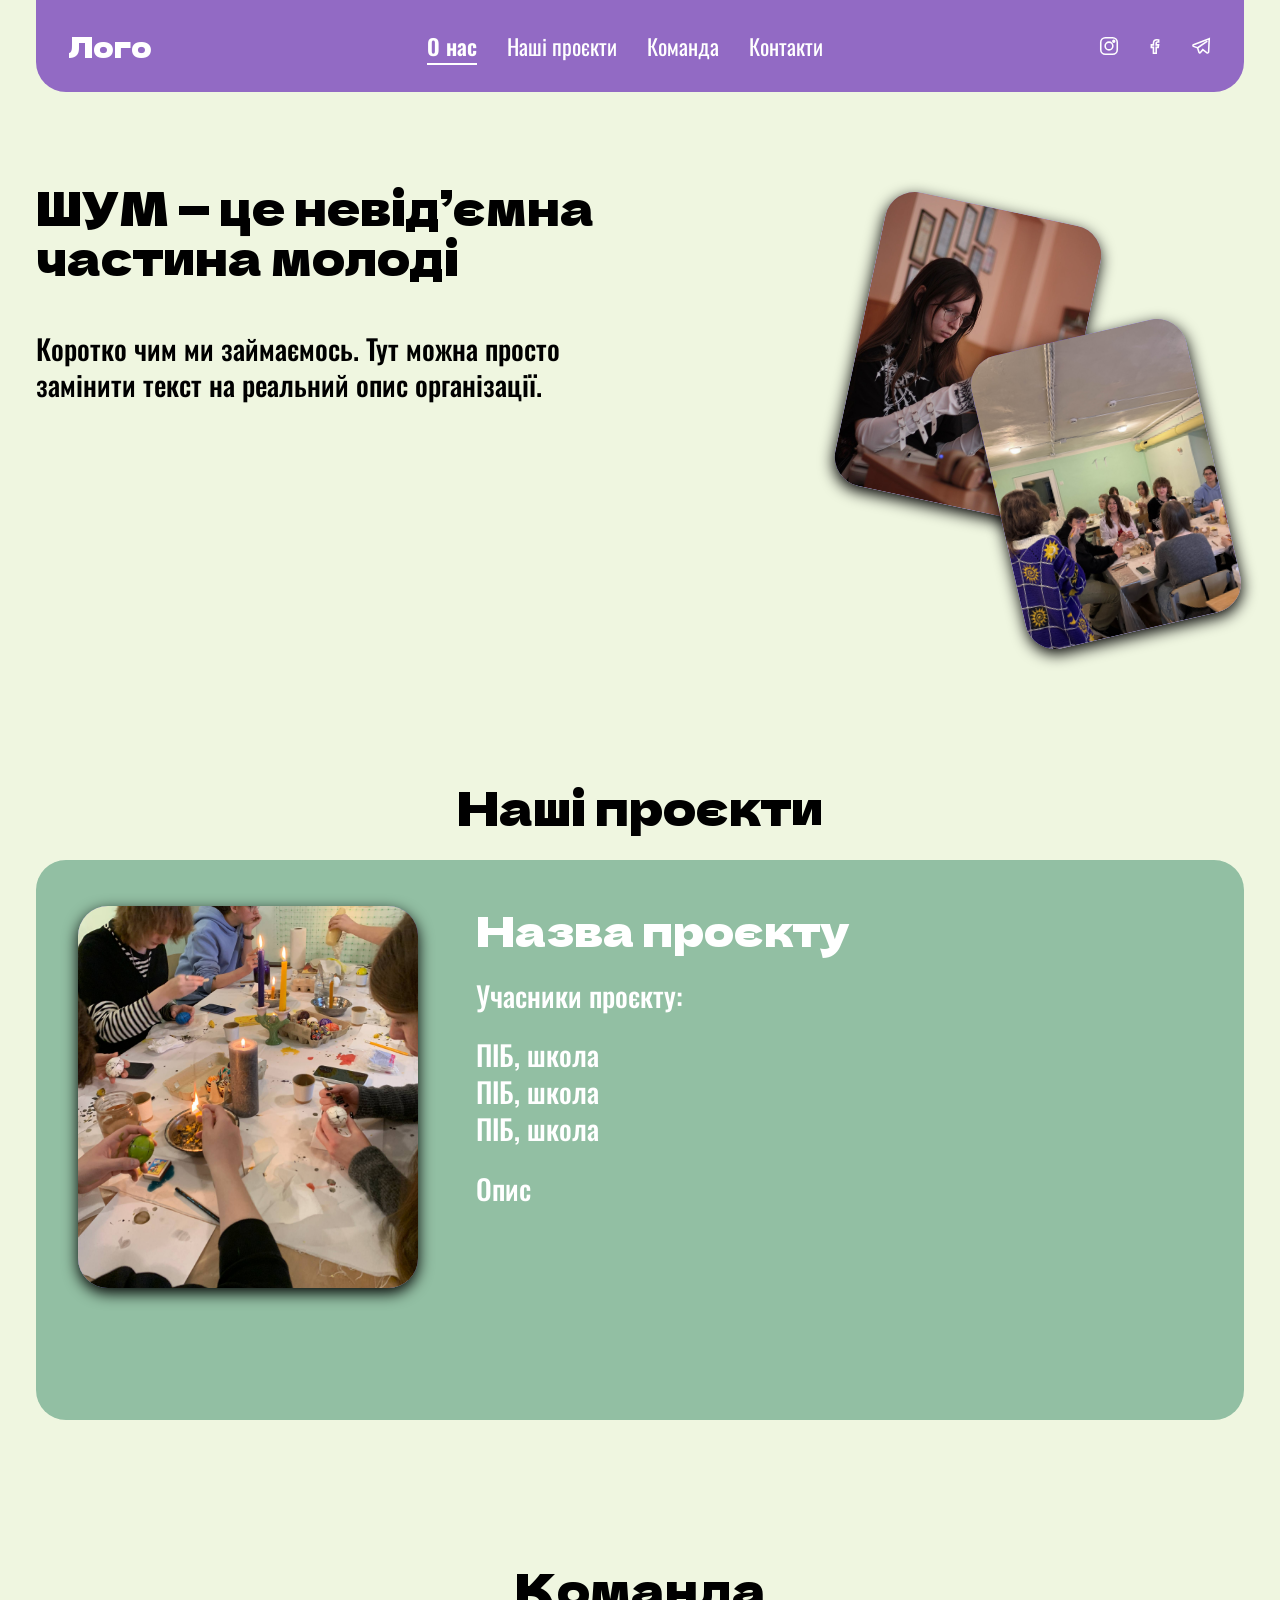
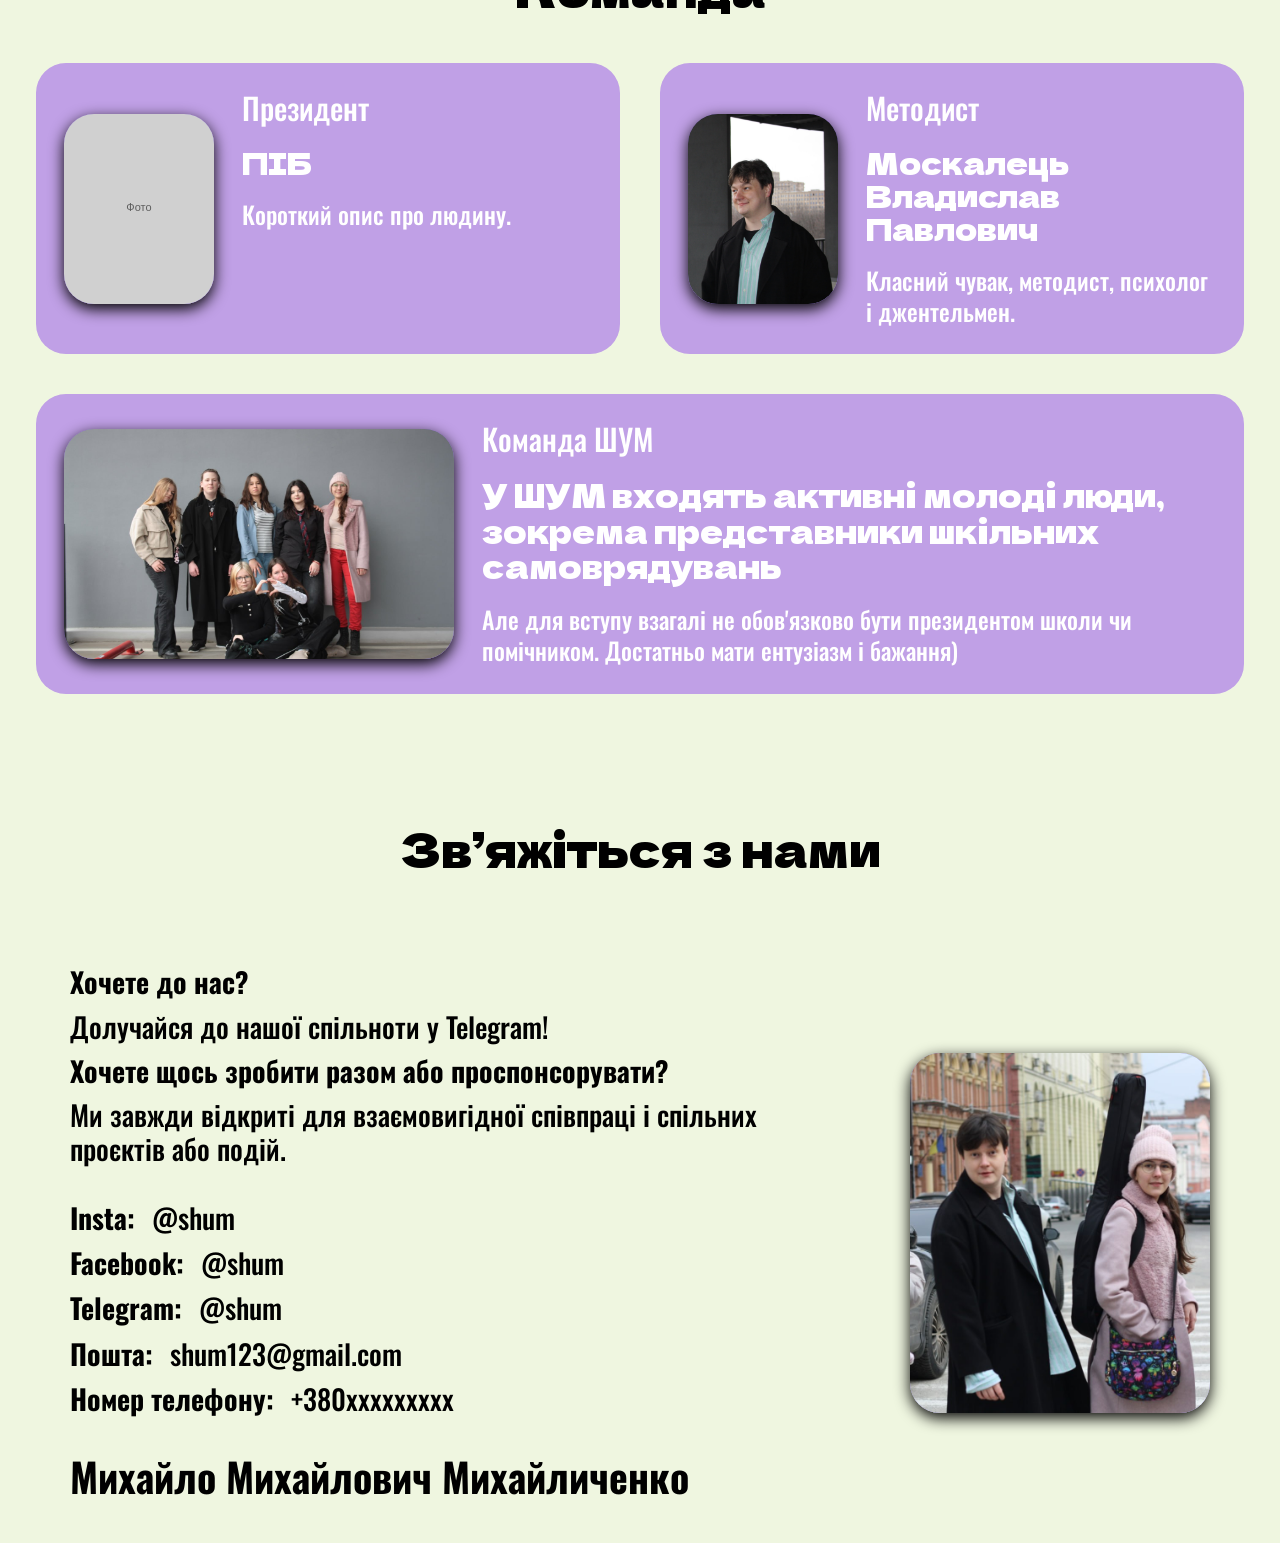
==== index.html @ f13e29b7 "Ver. 3 Update Almost final design, palette changes, some margins and paddings, fonts, titles, images" ====
<!doctype html>
<html lang="uk">
  <head>
    <meta charset="UTF-8" />
    <meta name="viewport" content="width=device-width, initial-scale=1.0" />
    <title>ШУМ</title>
    <link rel="preconnect" href="https://fonts.googleapis.com" />
    <link rel="preconnect" href="https://fonts.gstatic.com" crossorigin />
    <link
      href="https://fonts.googleapis.com/css2?family=Dela+Gothic+One&family=Oswald:wght@400;500;600;700&display=swap"
      rel="stylesheet"
    />
    <link rel="stylesheet" href="css/reset.css" />
    <link rel="stylesheet" href="css/header.css" />
    <link rel="stylesheet" href="css/about.css" />
    <link rel="stylesheet" href="css/projects.css" />
    <link rel="stylesheet" href="css/team.css" />
    <link rel="stylesheet" href="css/contacts.css" />
    <link rel="stylesheet" href="css/responsive.css" />
  </head>
  <body>
    <header class="header">
      <div class="header-box">
        <a class="logo" href="#about">Лого</a>

        <nav class="nav desktop-nav" aria-label="Головне меню">
          <a class="nav-link active-link" href="#about">О нас</a>
          <a class="nav-link" href="#projects">Наші проєкти</a>
          <a class="nav-link" href="#team">Команда</a>
          <a class="nav-link" href="#contacts">Контакти</a>
        </nav>

        <div class="social desktop-social" aria-label="Соціальні мережі">
          <a
            class="social-link"
            href="https://instagram.com/shum"
            aria-label="Instagram"
          >
            <svg viewBox="0 0 24 24" aria-hidden="true">
              <rect x="3" y="3" width="18" height="18" rx="5"></rect>
              <circle cx="12" cy="12" r="4.2"></circle>
              <circle cx="17.2" cy="6.8" r="1"></circle>
            </svg>
          </a>
          <a
            class="social-link"
            href="https://facebook.com/shum"
            aria-label="Facebook"
          >
            <svg viewBox="0 0 24 24" aria-hidden="true">
              <path
                d="M13.3 20v-6.5h2.2l.4-2.7h-2.6V9.1c0-.8.3-1.4 1.4-1.4H16V5.4c-.4-.1-1.1-.2-2-.2-2.3 0-3.7 1.4-3.7 4v1.6H8v2.7h2.3V20h3Z"
              ></path>
            </svg>
          </a>
          <a class="social-link" href="https://t.me/shum" aria-label="Telegram">
            <svg viewBox="0 0 24 24" aria-hidden="true">
              <path
                d="M21 4L3.8 10.6c-.8.3-.8 1.5 0 1.8l4.4 1.5 1.6 5c.2.7 1.1.9 1.6.3l2.6-3.2 4.5 3.4c.7.5 1.6.1 1.8-.8L21 4Z"
              ></path>
              <path d="M8.4 13.9 18.9 6.6"></path>
            </svg>
          </a>
        </div>

        <button
          class="burger"
          type="button"
          aria-label="Відкрити меню"
          aria-expanded="false"
          aria-controls="mobile-menu"
        >
          <span class="burger-line burger-line-top"></span>
          <span class="burger-line burger-line-middle"></span>
          <span class="burger-line burger-line-bottom"></span>
        </button>
      </div>

      <div class="mobile-menu" id="mobile-menu">
        <nav class="mobile-nav" aria-label="Мобільне меню">
          <a class="mobile-link" href="#about">Про нас</a>
          <a class="mobile-link" href="#projects">Наші проєкти</a>
          <a class="mobile-link" href="#team">Команда</a>
          <a class="mobile-link" href="#contacts">Контакти</a>
        </nav>

        <div class="mobile-social" aria-label="Соціальні мережі">
          <a
            class="mobile-social-link"
            href="https://instagram.com/shum"
            aria-label="Instagram"
          >
            <svg viewBox="0 0 24 24" aria-hidden="true">
              <rect x="3" y="3" width="18" height="18" rx="5"></rect>
              <circle cx="12" cy="12" r="4.2"></circle>
              <circle cx="17.2" cy="6.8" r="1"></circle>
            </svg>
          </a>
          <a
            class="mobile-social-link"
            href="https://facebook.com/shum"
            aria-label="Facebook"
          >
            <svg viewBox="0 0 24 24" aria-hidden="true">
              <path
                d="M13.3 20v-6.5h2.2l.4-2.7h-2.6V9.1c0-.8.3-1.4 1.4-1.4H16V5.4c-.4-.1-1.1-.2-2-.2-2.3 0-3.7 1.4-3.7 4v1.6H8v2.7h2.3V20h3Z"
              ></path>
            </svg>
          </a>
          <a
            class="mobile-social-link"
            href="https://t.me/shum"
            aria-label="Telegram"
          >
            <svg viewBox="0 0 24 24" aria-hidden="true">
              <path
                d="M21 4L3.8 10.6c-.8.3-.8 1.5 0 1.8l4.4 1.5 1.6 5c.2.7 1.1.9 1.6.3l2.6-3.2 4.5 3.4c.7.5 1.6.1 1.8-.8L21 4Z"
              ></path>
              <path d="M8.4 13.9 18.9 6.6"></path>
            </svg>
          </a>
        </div>
      </div>
    </header>

    <main class="page">
      <section class="about" id="about">
        <div class="about-box">
          <div class="about-copy">
            <h1 class="about-title">ШУМ — це невід’ємна частина молоді</h1>
            <p class="about-text">
              Коротко чим ми займаємось. Тут можна просто замінити текст на
              реальний опис організації.
            </p>
          </div>

          <div class="about-visual" aria-label="Фото організації">
            <div class="about-photo about-photo-left">
              <img src="assets/images/about-2.png" alt="Фото організації 1" />
            </div>
            <div class="about-photo about-photo-right">
              <img src="assets/images/about-1.png" alt="Фото організації 2" />
            </div>
          </div>
        </div>
      </section>

      <section class="projects" id="projects">
        <div class="projects-box">
          <h2 class="projects-title">Наші проєкти</h2>

          <div class="projects-scroll" data-project-scroll>
            <div class="projects-track">
              <article class="project-card">
                <div class="project-media">
                  <a class="project-photo project-photo-full" href="#contacts">
                    <img
                      src="assets/images/project-1.png"
                      alt="Фото проєкту 1"
                    />
                  </a>
                </div>

                <div class="project-copy">
                  <a class="project-link" href="#contacts">Назва проєкту</a>
                  <p class="project-lead">Учасники проєкту:</p>
                  <p class="project-members">
                    ПІБ, школа<br />ПІБ, школа<br />ПІБ, школа
                  </p>
                  <p class="project-text">Опис</p>
                </div>
              </article>

              <article class="project-card">
                <div class="project-media">
                  <a class="project-photo project-photo-top" href="#contacts">
                    <img
                      src="assets/images/project-top.svg"
                      alt="Фото проєкту 3"
                    />
                  </a>
                  <a
                    class="project-photo project-photo-bottom"
                    href="#contacts"
                  >
                    <img
                      src="assets/images/project-bottom.svg"
                      alt="Фото проєкту 4"
                    />
                  </a>
                </div>

                <div class="project-copy">
                  <a class="project-link" href="#contacts">Ще один проєкт</a>
                  <p class="project-lead">Учасники проєкту:</p>
                  <p class="project-members">
                    ПІБ, школа<br />ПІБ, школа<br />ПІБ, школа
                  </p>
                  <p class="project-text">Опис</p>
                </div>
              </article>

              <article class="project-card">
                <div class="project-media">
                  <a class="project-photo project-photo-top" href="#contacts">
                    <img
                      src="assets/images/project-top.svg"
                      alt="Фото проєкту 5"
                    />
                  </a>
                  <a
                    class="project-photo project-photo-bottom"
                    href="#contacts"
                  >
                    <img
                      src="assets/images/project-bottom.svg"
                      alt="Фото проєкту 6"
                    />
                  </a>
                </div>

                <div class="project-copy">
                  <a class="project-link" href="#contacts">Майбутній проєкт</a>
                  <p class="project-lead">Учасники проєкту:</p>
                  <p class="project-members">
                    ПІБ, школа<br />ПІБ, школа<br />ПІБ, школа
                  </p>
                  <p class="project-text">Опис</p>
                </div>
              </article>

              <!--<article class="project-card project-card-cta">
                <a class="project-cta-link" href="#contacts">
                  <span class="project-cta-title">Хочеш взяти участь?</span>
                  <span class="project-cta-text">Натискай і напиши нам</span>
                </a>
              </article>-->
            </div>
          </div>
        </div>
      </section>

      <section class="team" id="team">
        <div class="team-box">
          <h2 class="team-title">Команда</h2>
          <div class="team-grid">
            <article class="team-person">
              <div class="team-person-photo">
                <img src="assets/images/president.svg" alt="Фото президента" />
              </div>

              <div class="team-person-copy">
                <p class="team-role">Президент</p>
                <h3 class="team-name">ПІБ</h3>
                <p class="team-text">Короткий опис про людину.</p>
              </div>
            </article>

            <article class="team-person">
              <div class="team-person-photo">
                <img src="assets/images/methodist.png" alt="Фото методиста" />
              </div>

              <div class="team-person-copy">
                <p class="team-role">Методист</p>
                <h3 class="team-name">Москалець Владислав Павлович</h3>
                <p class="team-text">
                  Класний чувак, методист, психолог і джентельмен.
                </p>
              </div>
            </article>

            <article class="team-wide">
              <div class="team-wide-photo">
                <img
                  src="assets/images/team-photo.png"
                  alt="Загальне фото команди"
                />
              </div>

              <div class="team-wide-copy">
                <p class="team-role">Команда ШУМ</p>
                <h3 class="team-wide-name">
                  У ШУМ входять активні молоді люди, зокрема представники
                  шкільних самоврядувань
                </h3>
                <p class="team-wide-text">
                  Але для вступу взагалі не обов'язково бути президентом школи
                  чи помічником. Достатньо мати ентузіазм і бажання)
                </p>
              </div>
            </article>
          </div>
        </div>
      </section>

      <section class="contacts" id="contacts">
        <div class="contacts-box">
          <h2 class="contacts-title">Зв’яжіться з нами</h2>

          <div class="contacts-panel">
            <div class="contacts-copy">
              <div class="contacts-callout">
                <p class="contact-line contact-label">Хочете до нас?</p>
                <p class="contact-line">
                  Долучайся до нашої спільноти у Telegram!
                </p>
              </div>

              <div class="contacts-callout contacts-callout-second">
                <p class="contact-line contact-label">
                  Хочете щось зробити разом або проспонсорувати?
                </p>
                <p class="contact-line">
                  Ми завжди відкриті для взаємовигідної співпраці і спільних
                  проєктів або подій.
                </p>
              </div>

              <div class="contacts-list">
                <p class="contact-line">
                  <span class="contact-label">Insta:</span>
                  <a class="contact-link" href="https://instagram.com/shum"
                    >@shum</a
                  >
                </p>
                <p class="contact-line">
                  <span class="contact-label">Facebook:</span>
                  <a class="contact-link" href="https://facebook.com/shum"
                    >@shum</a
                  >
                </p>
                <p class="contact-line">
                  <span class="contact-label">Telegram:</span>
                  <a class="contact-link" href="https://t.me/shum">@shum</a>
                </p>
                <p class="contact-line">
                  <span class="contact-label">Пошта:</span>
                  <a class="contact-link" href="mailto:shum123@gmail.com"
                    >shum123@gmail.com</a
                  >
                </p>
                <p class="contact-line">
                  <span class="contact-label">Номер телефону:</span>
                  <a class="contact-link" href="tel:+380000000000"
                    >+380ххххххххх</a
                  >
                </p>
                <p class="contact-person">Михайло Михайлович Михайличенко</p>
              </div>
            </div>

            <div class="contacts-photo">
              <img
                src="assets/images/contact.png"
                alt="Фото або логотип для контактів"
              />
            </div>
          </div>
        </div>
      </section>
    </main>

    <script src="script.js"></script>
  </body>
</html>
---- css/header.css ----
.header {
  position: sticky;
  top: 0;
  z-index: 40;
}

.header-box {
  width: calc(100% - 305px);
  max-width: 1615px;
  height: 110px;
  margin-right: auto;
  margin-left: auto;
  padding-top: 0;
  padding-right: 140px;
  padding-bottom: 0;
  padding-left: 140px;
  display: flex;
  align-items: center;
  justify-content: space-between;
  gap: 48px;
  background: var(--color-header-bg);
  border-bottom-right-radius: 30px;
  border-bottom-left-radius: 30px;
}

.logo {
  display: inline-flex;
  flex: 0 0 auto;
  align-items: center;
  font-size: 34px;
  font-weight: 600;
  line-height: 1;
  white-space: nowrap;
}

.desktop-nav {
  display: flex;
  flex: 1 1 auto;
  align-items: center;
  justify-content: center;
  gap: 74px;
  min-width: 0;
}

.nav-link {
  font-size: 30px;
  font-weight: 400;
  line-height: 1;
  color: var(--color-text);
  text-decoration-thickness: 2px;
  text-underline-offset: 7px;
  white-space: nowrap;
}

.active-link {
  font-weight: 600;
  text-decoration: underline;
}

.desktop-social {
  display: flex;
  flex: 0 0 auto;
  align-items: center;
  gap: 40px;
}

.social-link {
  display: inline-flex;
  width: 26px;
  height: 26px;
  align-items: center;
  justify-content: center;
}

.social-link svg {
  width: 26px;
  height: 26px;
  fill: none;
  stroke: var(--color-text);
  stroke-width: 1.7;
}

.burger {
  display: none;
}

.mobile-menu {
  display: none;
}

.logo {
  font-family: "Dela Gothic One", Arial, sans-serif;
  font-weight: 400;
}
---- css/about.css ----
.about {
  padding-top: 131px;
}

.about-box {
  width: calc(100% - 305px);
  max-width: 1615px;
  margin-right: auto;
  margin-left: auto;
  display: flex;
  justify-content: space-between;
  align-items: flex-start;
}

.about-copy {
  width: 690px;
  padding-top: 0;
  padding-right: 0;
  padding-bottom: 0;
  padding-left: 52.5px;
}

.about-title {
  margin-top: 0;
  margin-right: 0;
  margin-bottom: 50px;
  margin-left: 0;
  font-size: 60px;
  font-weight: 600;
  line-height: 1.08;
  color: #000000;
}

.about-text {
  margin-top: 0;
  margin-right: 0;
  margin-bottom: 0;
  margin-left: 0;
  font-size: 40px;
  font-weight: 500;
  line-height: 1.28;
  color: #000000;
  /* text-shadow: 1px 1px 2px rgba(0, 0, 0, 0.4); */
}

.about-visual {
  position: relative;
  width: 650px;
  height: 690px;
}

.about-photo {
  position: absolute;
  overflow: hidden;
  border-radius: 30px;
  background: var(--color-placeholder-bg);
}

.about-photo-left {
  top: 24px;
  left: 34px;
  width: 330px;
  height: 430px;
  transform: rotate(12deg);
  box-shadow: var(--color-shadow) 0px 5px 15px;
}

.about-photo-right {
  right: 28px;
  bottom: 18px;
  width: 330px;
  height: 430px;
  transform: rotate(-13deg);
  box-shadow: var(--color-shadow) 0px 5px 15px;
}

.about-title {
  font-family: "Dela Gothic One", Arial, sans-serif;
  font-weight: 500;
}
---- css/projects.css ----
.projects {
  padding-top: 150px;
  /* padding-bottom: 95px; */
}

.projects-box {
  width: calc(100% - 305px);
  max-width: 1615px;
  margin-right: auto;
  margin-left: auto;
}

.projects-title {
  margin-top: 0;
  margin-right: 0;
  margin-bottom: 50px;
  margin-left: 0;
  text-align: center;
  font-size: 60px;
  font-weight: 600;
  line-height: 1.08;
  color: #000000;
}

.projects-scroll {
  overflow-x: auto;
  overflow-y: hidden;
  padding-bottom: 14px;
  scrollbar-width: thin;
  scrollbar-color: var(--color-scroll-thumb) transparent;
}

.projects-scroll::-webkit-scrollbar {
  display: none;
}

.projects-track {
  display: flex;
  gap: 40px;
  width: max-content;
}

.project-card {
  width: 1615px;
  max-width: 100%;
  min-height: 720px;
  padding-top: 77px;
  padding-right: 90px;
  padding-bottom: 77px;
  padding-left: 136px;
  display: flex;
  align-items: stretch;
  background: var(--color-project-card-bg);
  border-radius: 30px;
  scroll-snap-align: start;
  flex: 0 0 auto;
}

.project-media {
  width: 520px;
  display: flex;
  flex-direction: column;
  gap: 0;
  flex: 0 0 auto;
}

.project-photo {
  display: block;
  overflow: hidden;
  background: var(--color-placeholder-bg);
}

.project-photo-top {
  height: 283px;
  border-radius: 30px;
  box-shadow: var(--color-shadow) 0px 5px 15px;
}

.project-photo-full {
  height: 566px;
  border-radius: 30px;
  box-shadow: var(--color-shadow) 0px 5px 15px;
}

.project-photo-bottom {
  height: 283px;
  border-radius: 30px;
  box-shadow: var(--color-shadow) 0px 5px 15px;
}

.project-copy {
  width: 687px;
  margin-left: 182px;
}

.project-link {
  display: inline-block;
  margin-top: 0;
  margin-right: 0;
  margin-bottom: 50px;
  margin-left: 0;
  font-size: 60px;
  font-weight: 600;
  line-height: 1.08;
  text-decoration-thickness: 2px;
  text-underline-offset: 8px;
}

.project-lead {
  margin-top: 0;
  margin-right: 0;
  margin-bottom: 10px;
  margin-left: 0;
  font-size: 40px;
  font-weight: 500;
  line-height: 1.2;
}

.project-members {
  margin-top: 0;
  margin-right: 0;
  margin-bottom: 50px;
  margin-left: 0;
  font-size: 40px;
  font-weight: 500;
  line-height: 1.32;
}

.project-text {
  margin-top: 0;
  margin-right: 0;
  margin-bottom: 0;
  margin-left: 0;
  font-size: 40px;
  font-weight: 500;
  line-height: 1.3;
}

.project-card-cta {
  width: 560px;
  padding-top: 77px;
  padding-right: 70px;
  padding-bottom: 77px;
  padding-left: 70px;
  align-items: center;
  justify-content: center;
  background: var(--color-project-cta-bg);
}

.project-cta-link {
  display: flex;
  width: 100%;
  height: 100%;
  align-items: center;
  justify-content: center;
  flex-direction: column;
  text-align: center;
  border-radius: 30px;
  border: 2px dashed var(--color-cta-border);
}

.project-cta-title {
  display: block;
  margin-bottom: 26px;
  font-size: 44px;
  font-weight: 600;
  line-height: 1.1;
}

.project-cta-text {
  display: block;
  font-size: 30px;
  font-weight: 500;
  line-height: 1.2;
}

.projects-title {
  font-family: "Dela Gothic One", Arial, sans-serif;
  font-weight: 500;
}

.project-link {
  font-family: "Dela Gothic One", Arial, sans-serif;
  font-weight: 500;
}

.project-cta-title {
  font-family: "Dela Gothic One", Arial, sans-serif;
  font-weight: 500;
}
---- css/team.css ----
.team {
  padding-top: 150px;
  /* padding-bottom: 156px; */
}

.team-box {
  width: calc(100% - 305px);
  max-width: 1615px;
  margin-right: auto;
  margin-left: auto;
}

.team-title {
  margin-top: 0;
  margin-right: 0;
  margin-bottom: 50px;
  margin-left: 0;
  text-align: center;
  font-size: 60px;
  font-weight: 600;
  line-height: 1.08;
  color: #000000;
}

.team-grid {
  display: grid;
  grid-template-columns: 1fr 1fr;
  gap: 40px;
}

.team-person {
  min-width: 0;
  display: flex;
  padding-top: 38px;
  padding-right: 60px;
  padding-bottom: 38px;
  padding-left: 60px;
  background: var(--color-team-bg);
  border-radius: 30px;
}

.team-person-photo {
  width: 190px;
  height: 244px;
  flex: 0 0 auto;
  overflow: hidden;
  border-radius: 30px;
  background: var(--color-placeholder-bg);
  box-shadow: var(--color-shadow) 0px 5px 15px;
  margin: auto 0;
}

.team-person-copy {
  margin-left: 28px;
  min-width: 0;
}

.team-role {
  margin-top: 0;
  margin-right: 0;
  margin-bottom: 20px;
  margin-left: 0;
  font-size: 30px;
  font-weight: 500;
  line-height: 1.15;
}

.team-name {
  margin-top: 0;
  margin-right: 0;
  margin-bottom: 20px;
  margin-left: 0;
  font-size: 40px;
  font-weight: 500;
  line-height: 1.1;
}

.team-text {
  margin-top: 0;
  margin-right: 0;
  margin-bottom: 0;
  margin-left: 0;
  font-size: 40px;
  font-weight: 500;
  line-height: 1.28;
}

.team-wide {
  grid-column: 1 / 3;
  display: flex;
  align-items: center;
  padding-top: 38px;
  padding-right: 60px;
  padding-bottom: 38px;
  padding-left: 60px;
  background: var(--color-team-bg);
  border-radius: 30px;
}

.team-wide-photo {
  width: 540px;
  height: 320px;
  flex: 0 0 auto;
  overflow: hidden;
  border-radius: 30px;
  background: var(--color-placeholder-bg);
  box-shadow: var(--color-shadow) 0px 5px 15px;
}

.team-wide-copy {
  margin-left: 28px;
  min-width: 0;
}

.team-wide-name {
  margin-top: 0;
  margin-right: 0;
  margin-bottom: 20px;
  margin-left: 0;
  font-size: 40px;
  font-weight: 500;
  line-height: 1.12;
}

.team-wide-text {
  margin-top: 0;
  margin-right: 0;
  margin-bottom: 0;
  margin-left: 0;
  font-size: 40px;
  font-weight: 500;
  line-height: 1.28;
}

.team-title {
  font-family: "Dela Gothic One", Arial, sans-serif;
  font-weight: 500;
}

.team-name {
  font-family: "Dela Gothic One", Arial, sans-serif;
  font-weight: 500;
}

.team-wide-name {
  font-family: "Dela Gothic One", Arial, sans-serif;
  font-weight: 500;
}
---- css/contacts.css ----
.contacts {
  padding-top: 150px;
  /* padding-bottom: 174px; */
}

.contacts-box {
  width: calc(100% - 305px);
  max-width: 1615px;
  margin-right: auto;
  margin-left: auto;
}

.contacts-title {
  margin-top: 0;
  margin-right: 0;
  margin-bottom: 50px;
  margin-left: 0;
  text-align: center;
  font-size: 60px;
  font-weight: 700;
  line-height: 1.08;
  color: #000000;
}

.contacts-panel {
  padding-top: 72px;
  padding-right: 137px;
  padding-bottom: 72px;
  padding-left: 137px;
  display: grid;
  grid-template-columns: 1fr 420px;
  column-gap: 90px;
  align-items: start;
}

.contacts-copy {
  width: 100%;
  max-width: 720px;
}

.contacts-callout {
  margin-bottom: 10px;
  color: #000000;
}

.contacts-callout-second {
  margin-bottom: 35px;
}

.contacts-callout-title {
  margin-top: 0;
  margin-right: 0;
  margin-bottom: 12px;
  margin-left: 0;
  font-size: 30px;
  font-weight: 700;
  line-height: 1.2;
}

.contacts-callout-text {
  margin-top: 0;
  margin-right: 0;
  margin-bottom: 0;
  margin-left: 0;
  font-size: 30px;
  font-weight: 500;
  line-height: 1.35;
}

.contacts-list {
  width: 100%;
}

.contact-line {
  margin-top: 0;
  margin-right: 0;
  margin-bottom: 10px;
  margin-left: 0;
  font-size: 40px;
  font-weight: 500;
  line-height: 1.22;
}

.contact-label {
  display: inline-block;
  margin-right: 10px;
  font-weight: 700;
  color: #000000;
}

.contact-link {
  display: inline-block;
  border-bottom: 1px solid transparent;
  color: #000000;
}

.contact-link:hover {
  border-bottom-color: var(--color-text);
}

.contact-person {
  margin-top: 35px;
  margin-right: 0;
  margin-bottom: 0;
  margin-left: 0;
  font-size: 40px;
  font-weight: 700;
  line-height: 1.22;
  color: #000000;
}

.contacts-photo {
  width: 100%;
  margin: auto 0;
  height: 520px;
  overflow: hidden;
  border-radius: 30px;
  background: var(--color-placeholder-bg);
  box-shadow: var(--color-shadow) 0px 5px 15px;
}

.contacts-title {
  font-family: "Dela Gothic One", Arial, sans-serif;
  font-weight: 500;
}
---- css/responsive.css ----
@media (max-width: 1700px) {
  .header-box {
    width: calc(100% - 180px);
    padding-right: 80px;
    padding-left: 80px;
  }

  .about-box {
    width: calc(100% - 180px);
  }

  .projects-box {
    width: calc(100% - 180px);
  }

  .team-box {
    width: calc(100% - 180px);
  }

  .contacts-box {
    width: calc(100% - 180px);
  }

  .desktop-nav {
    gap: 54px;
  }

  .project-card {
    width: min(1500px, calc(100vw - 183px));
    padding-right: 70px;
    padding-left: 90px;
  }

  .project-media {
    width: 470px;
  }

  .project-copy {
    width: calc(100% - 470px - 130px);
    margin-left: 130px;
  }

  .project-link {
    font-size: 46px;
  }

  .contacts-panel {
    padding-right: 90px;
    padding-left: 90px;
    column-gap: 56px;
  }
}

@media (max-width: 1280px) {
  .header-box {
    width: calc(100% - 72px);
    height: 92px;
    padding-right: 32px;
    padding-left: 32px;
    gap: 28px;
  }

  .logo {
    font-size: 28px;
  }

  .desktop-nav {
    gap: 30px;
  }

  .nav-link {
    font-size: 22px;
  }

  .desktop-social {
    gap: 24px;
  }

  .social-link {
    width: 22px;
    height: 22px;
  }

  .social-link svg {
    width: 22px;
    height: 22px;
  }

  .about {
    padding-top: 90px;
  }

  .about-box {
    width: calc(100% - 72px);
    gap: 30px;
  }

  .about-copy {
    width: 100%;
    max-width: 560px;
    padding-left: 0;
  }

  .about-title {
    font-size: 46px;
  }

  .about-text {
    font-size: 28px;
  }

  .about-visual {
    width: 420px;
    height: 470px;
  }

  .about-photo-left {
    width: 220px;
    height: 300px;
  }

  .about-photo-right {
    width: 220px;
    height: 300px;
  }

  .projects {
    padding-top: 130px;
    padding-bottom: 0px;
  }

  .projects-box {
    width: calc(100% - 72px);
  }

  .projects-title {
    font-size: 46px;
    margin-bottom: 28px;
  }

  .project-card {
    width: calc(100vw - 72px);
    min-height: 560px;
    padding-top: 46px;
    padding-right: 42px;
    padding-bottom: 46px;
    padding-left: 42px;
  }

  .project-media {
    width: 340px;
  }

  .project-photo-top {
    height: 196px;
  }

  .project-photo-full {
    height: 382px;
  }

  .project-photo-bottom {
    height: 196px;
  }

  .project-copy {
    width: calc(100% - 340px - 58px);
    margin-left: 58px;
  }

  .project-link {
    font-size: 42px;
    margin-bottom: 28px;
  }

  .project-lead {
    font-size: 28px;
    margin-bottom: 24px;
  }

  .project-members {
    font-size: 28px;
    margin-bottom: 24px;
  }

  .project-text {
    font-size: 28px;
  }

  .project-card-cta {
    width: 420px;
    margin-left: 24px;
  }

  .project-cta-title {
    font-size: 34px;
  }

  .project-cta-text {
    font-size: 24px;
  }

  .team {
    padding-top: 130px;
    padding-bottom: 0px;
  }

  .team-box {
    width: calc(100% - 72px);
  }

  .team-title {
    font-size: 46px;
  }

  .team-person {
    padding-top: 28px;
    padding-right: 28px;
    padding-bottom: 28px;
    padding-left: 28px;
  }

  .team-person-photo {
    width: 150px;
    height: 190px;
  }

  .team-name {
    font-size: 30px;
  }

  .team-text {
    font-size: 24px;
  }

  .team-wide {
    padding-top: 28px;
    padding-right: 28px;
    padding-bottom: 28px;
    padding-left: 28px;
  }

  .team-wide-photo {
    width: 390px;
    height: 230px;
  }

  .team-wide-name {
    font-size: 32px;
  }

  .team-wide-text {
    font-size: 24px;
  }

  .contacts {
    padding-top: 130px;
    padding-bottom: 0px;
  }

  .contacts-box {
    width: calc(100% - 72px);
  }

  .contacts-title {
    font-size: 46px;
  }

  .contacts-panel {
    grid-template-columns: 1fr 300px;
    padding-top: 42px;
    padding-right: 34px;
    padding-bottom: 42px;
    padding-left: 34px;
    column-gap: 34px;
  }

  .contact-line {
    font-size: 28px;
  }

  .contacts-photo {
    height: 360px;
  }
}

@media (max-width: 900px) {
  .header {
    padding-top: 14px;
  }

  .header-box {
    width: calc(100% - 28px);
    height: 78px;
    padding-right: 22px;
    padding-left: 22px;
    border-radius: 30px;
    gap: 16px;
  }

  .desktop-nav {
    display: none;
  }

  .desktop-social {
    display: none;
  }

  .burger {
    display: inline-flex;
    width: 52px;
    height: 52px;
    margin-left: auto;
    align-items: center;
    justify-content: center;
    padding: 0;
    border: 0;
    border-radius: 999px;
    background: var(--color-mobile-button-bg);
    cursor: pointer;
    position: relative;
    flex: 0 0 auto;
  }

  .burger-line {
    position: absolute;
    width: 22px;
    height: 2px;
    border-radius: 999px;
    background: var(--color-text);
    transition:
      transform 0.25s ease,
      opacity 0.25s ease,
      top 0.25s ease;
  }

  .burger-line-top {
    top: 18px;
  }

  .burger-line-middle {
    top: 25px;
  }

  .burger-line-bottom {
    top: 32px;
  }

  body.menu-open .burger-line-top {
    top: 25px;
    transform: rotate(45deg);
  }

  body.menu-open .burger-line-middle {
    opacity: 0;
  }

  body.menu-open .burger-line-bottom {
    top: 25px;
    transform: rotate(-45deg);
  }

  .mobile-menu {
    display: block;
    position: fixed;
    top: 102px;
    left: 14px;
    right: 14px;
    padding-top: 24px;
    padding-right: 24px;
    padding-bottom: 24px;
    padding-left: 24px;
    background: var(--color-header-bg);
    border-radius: 30px;
    box-shadow: 0 20px 40px var(--color-mobile-menu-shadow);
    opacity: 0;
    pointer-events: none;
    transform: translateY(-10px);
    transition:
      opacity 0.25s ease,
      transform 0.25s ease;
  }

  body.menu-open .mobile-menu {
    opacity: 1;
    pointer-events: auto;
    transform: translateY(0);
  }

  .mobile-nav {
    display: flex;
    flex-direction: column;
    gap: 0;
  }

  .mobile-link {
    padding-top: 14px;
    padding-right: 0;
    padding-bottom: 14px;
    padding-left: 0;
    border-bottom: 1px solid var(--color-mobile-divider);
    font-size: 24px;
    font-weight: 400;
    line-height: 1.1;
  }

  .mobile-social {
    display: flex;
    gap: 18px;
    margin-top: 20px;
  }

  .mobile-social-link {
    display: inline-flex;
    width: 44px;
    height: 44px;
    align-items: center;
    justify-content: center;
    border-radius: 999px;
    background: var(--color-mobile-button-bg);
  }

  .mobile-social-link svg {
    width: 22px;
    height: 22px;
    fill: none;
    stroke: var(--color-text);
    stroke-width: 1.7;
  }

  .about {
    padding-top: 60px;
  }

  .about-box {
    width: calc(100% - 28px);
    flex-direction: column;
    gap: 28px;
  }

  .about-copy {
    max-width: 100%;
  }

  .about-title {
    font-size: 38px;
    margin-bottom: 28px;
  }

  .about-text {
    font-size: 24px;
  }

  .about-visual {
    width: 100%;
    height: auto;
    display: grid;
    grid-template-columns: 1fr 1fr;
    gap: 16px;
  }

  .about-photo {
    position: relative;
    top: auto;
    right: auto;
    bottom: auto;
    left: auto;
    width: 100%;
    height: 260px;
    transform: none;
  }

  .projects {
    padding-top: 80px;
    padding-bottom: 0px;
  }

  .projects-box {
    width: calc(100% - 28px);
  }

  .projects-title {
    font-size: 38px;
    margin-bottom: 28px;
  }

  .projects-scroll {
    padding-right: 18vw;
  }

  .projects-track {
    gap: 14px;
  }

  .project-card {
    width: 83vw;
    min-height: auto;
    padding-top: 24px;
    padding-right: 20px;
    padding-bottom: 24px;
    padding-left: 20px;
    flex-direction: column;
  }

  .project-media {
    width: 100%;
  }

  .project-photo-top {
    height: 180px;
  }

  .project-photo-full {
    height: 360px;
  }

  .project-photo-bottom {
    height: 180px;
  }

  .project-copy {
    width: 100%;
    margin-top: 22px;
    margin-left: 0;
  }

  .project-link {
    font-size: 30px;
    margin-bottom: 18px;
  }

  .project-lead {
    font-size: 20px;
    margin-bottom: 16px;
  }

  .project-members {
    font-size: 20px;
    margin-bottom: 16px;
  }

  .project-text {
    font-size: 20px;
  }

  .project-card-cta {
    width: 62vw;
    margin-left: 0;
  }

  .project-cta-title {
    font-size: 28px;
  }

  .project-cta-text {
    font-size: 20px;
  }

  .team {
    padding-top: 80px;
    padding-bottom: 0px;
  }

  .team-box {
    width: calc(100% - 28px);
  }

  .team-title {
    font-size: 38px;
    margin-bottom: 28px;
  }

  .team-grid {
    grid-template-columns: 1fr;
  }

  .team-person {
    padding-top: 22px;
    padding-right: 20px;
    padding-bottom: 22px;
    padding-left: 20px;
  }

  .team-person-photo {
    width: 132px;
    height: 170px;
  }

  .team-person-copy {
    margin-left: 18px;
  }

  .team-role {
    font-size: 16px;
    margin-bottom: 12px;
  }

  .team-name {
    font-size: 28px;
    margin-bottom: 12px;
  }

  .team-text {
    font-size: 20px;
  }

  .team-wide {
    grid-column: auto;
    padding-top: 22px;
    padding-right: 20px;
    padding-bottom: 22px;
    padding-left: 20px;
    flex-direction: column;
    align-items: flex-start;
  }

  .team-wide-photo {
    width: 100%;
    height: 220px;
  }

  .team-wide-copy {
    margin-top: 18px;
    margin-left: 0;
  }

  .team-wide-name {
    font-size: 28px;
    margin-bottom: 12px;
  }

  .team-wide-text {
    font-size: 20px;
  }

  .contacts {
    padding-top: 80px;
    padding-bottom: 0px;
  }

  .contacts-box {
    width: calc(100% - 28px);
  }

  .contacts-title {
    font-size: 38px;
    margin-bottom: 28px;
  }

  .contacts-panel {
    grid-template-columns: 1fr 124px;
    padding-top: 24px;
    padding-right: 18px;
    padding-bottom: 24px;
    padding-left: 18px;
    column-gap: 18px;
  }

  .contacts-callout-title {
    font-size: 18px;
  }

  .contacts-callout-text {
    font-size: 16px;
  }

  .contact-line {
    font-size: 18px;
    margin-bottom: 14px;
  }

  .contact-person {
    font-size: 18px;
    margin-top: 20px;
  }

  .contacts-photo {
    height: 170px;
    align-self: start;
  }

  .contacts-callout-second {
    margin-bottom: 20px;
  }
}

@media (max-width: 640px) {
  .header-box {
    width: calc(100% - 20px);
    padding-right: 16px;
    padding-left: 16px;
  }

  .logo {
    font-size: 24px;
  }

  .about-box {
    width: calc(100% - 20px);
  }

  .about-title {
    font-size: 32px;
  }

  .about-text {
    font-size: 20px;
  }

  .about-visual {
    grid-template-columns: 1fr;
  }

  .projects-box {
    width: calc(100% - 20px);
  }

  .projects-scroll {
    padding-right: 14vw;
  }

  .projects-title {
    font-size: 32px;
  }

  .project-card {
    width: 86vw;
    padding-top: 18px;
    padding-right: 16px;
    padding-bottom: 18px;
    padding-left: 16px;
  }

  .project-photo-top {
    height: 150px;
  }

  .project-photo-bottom {
    height: 150px;
  }

  .project-link {
    font-size: 26px;
  }

  .project-lead {
    font-size: 18px;
  }

  .project-members {
    font-size: 18px;
  }

  .project-text {
    font-size: 18px;
  }

  .project-card-cta {
    width: 70vw;
  }

  .team-box {
    width: calc(100% - 20px);
  }

  .team-person {
    flex-direction: column;
    align-items: flex-start;
  }

  .team-person-copy {
    margin-top: 16px;
    margin-left: 0;
  }

  .contacts-box {
    width: calc(100% - 20px);
  }

  .contacts-panel {
    grid-template-columns: 1fr 96px;
    column-gap: 14px;
  }

  .contacts-title {
    font-size: 32px;
  }

  .contacts-callout {
    margin-bottom: 18px;
  }

  .contacts-callout-second {
    margin-bottom: 26px;
  }

  .contact-line {
    font-size: 16px;
  }

  .contacts-photo {
    height: 120px;
    margin-top: 8px;
  }
}

@media (min-width: 2200px) {
  .header-box {
    width: 1615px;
  }

  .about-box {
    width: 1615px;
  }

  .projects-box {
    width: 1615px;
  }

  .team-box {
    width: 1615px;
  }

  .contacts-box {
    width: 1615px;
  }
}
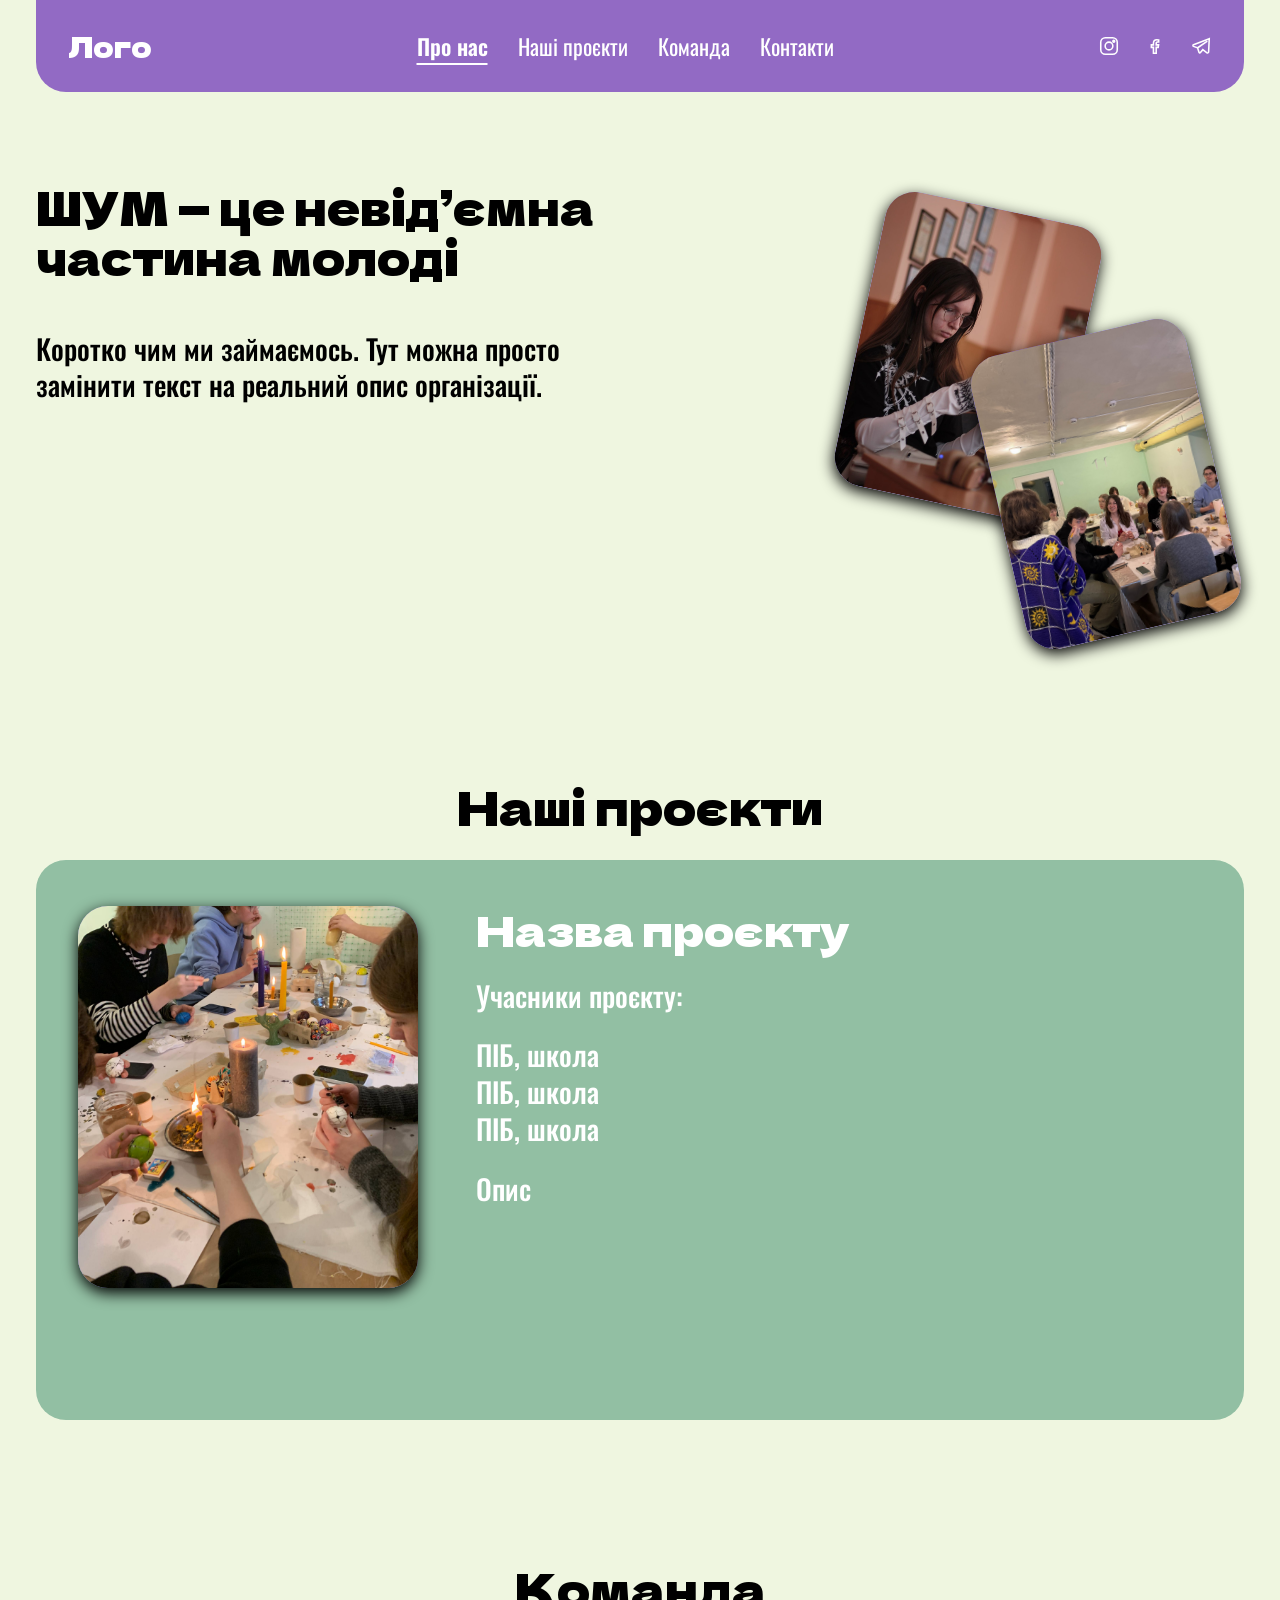
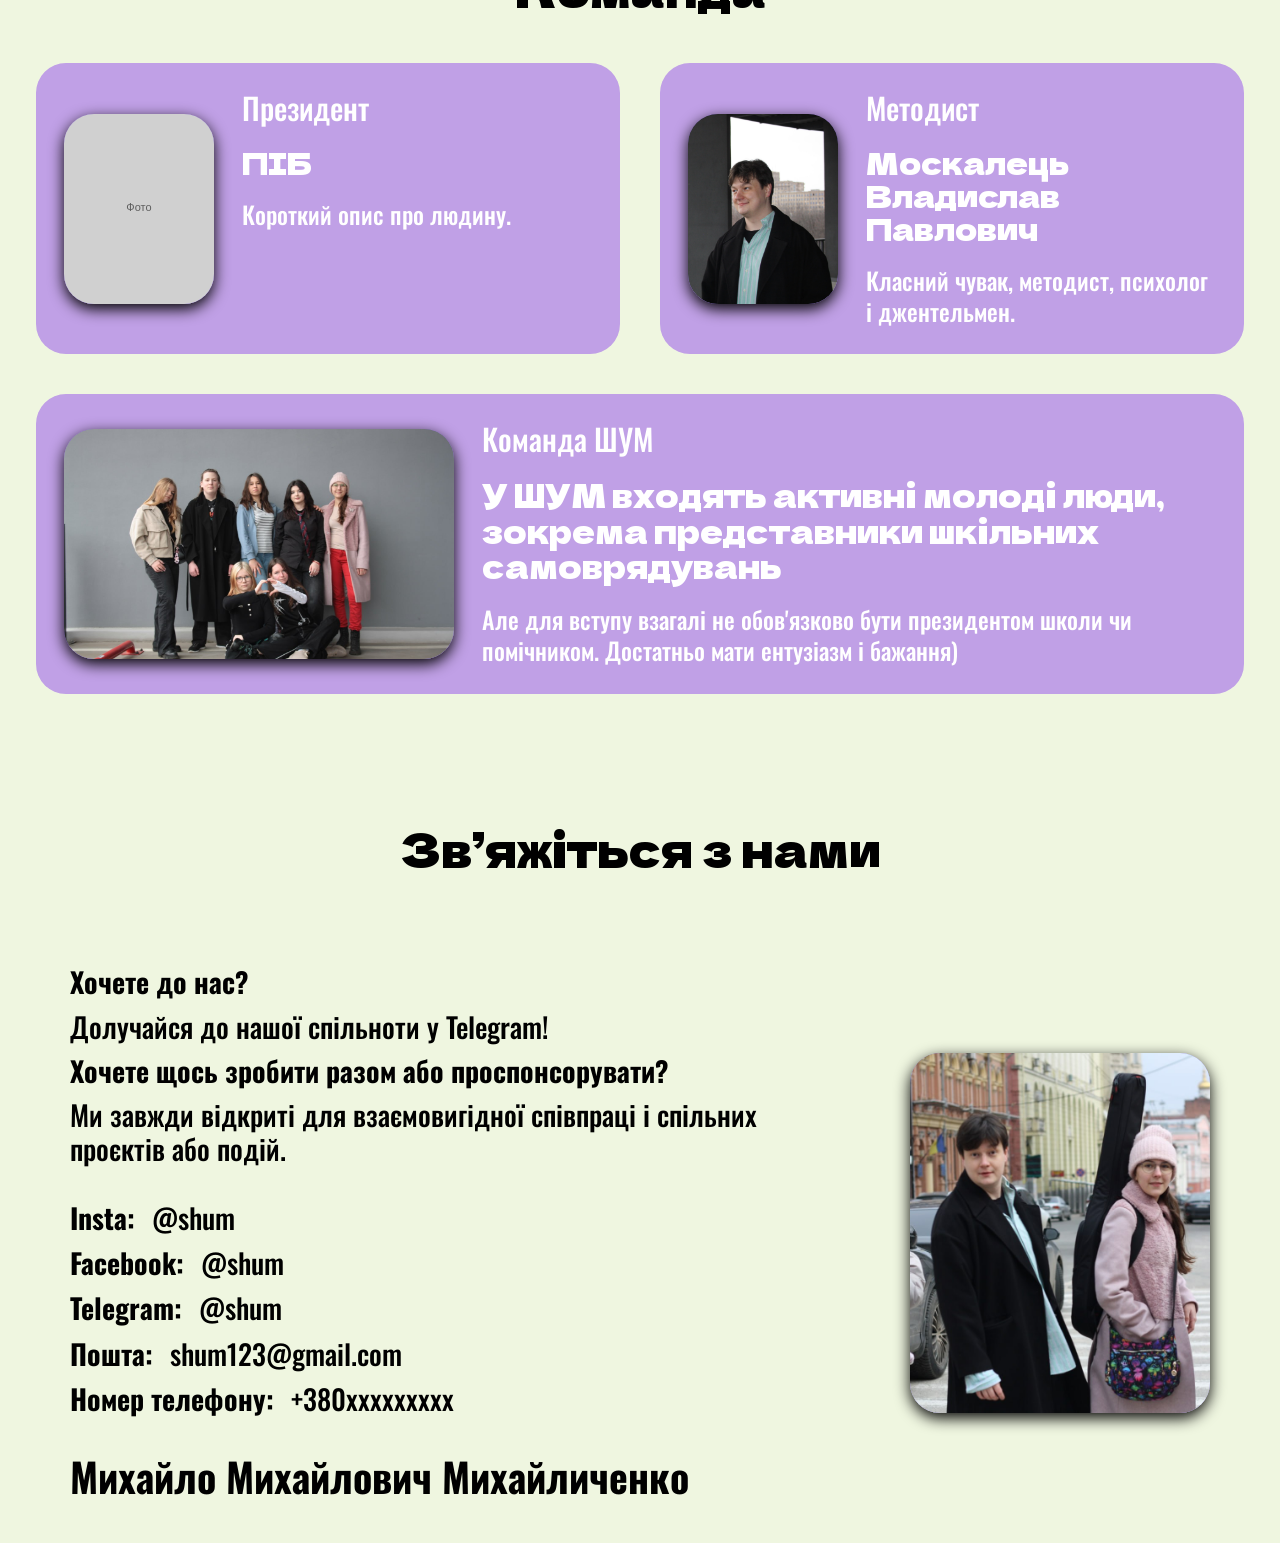
==== commit 95a2a4a7: "Update navigation link text from 'О нас' to 'Про нас'" ====
--- a/index.html
+++ b/index.html
@@ -24,7 +24,7 @@
         <a class="logo" href="#about">Лого</a>
 
         <nav class="nav desktop-nav" aria-label="Головне меню">
-          <a class="nav-link active-link" href="#about">О нас</a>
+          <a class="nav-link active-link" href="#about">Про нас</a>
           <a class="nav-link" href="#projects">Наші проєкти</a>
           <a class="nav-link" href="#team">Команда</a>
           <a class="nav-link" href="#contacts">Контакти</a>
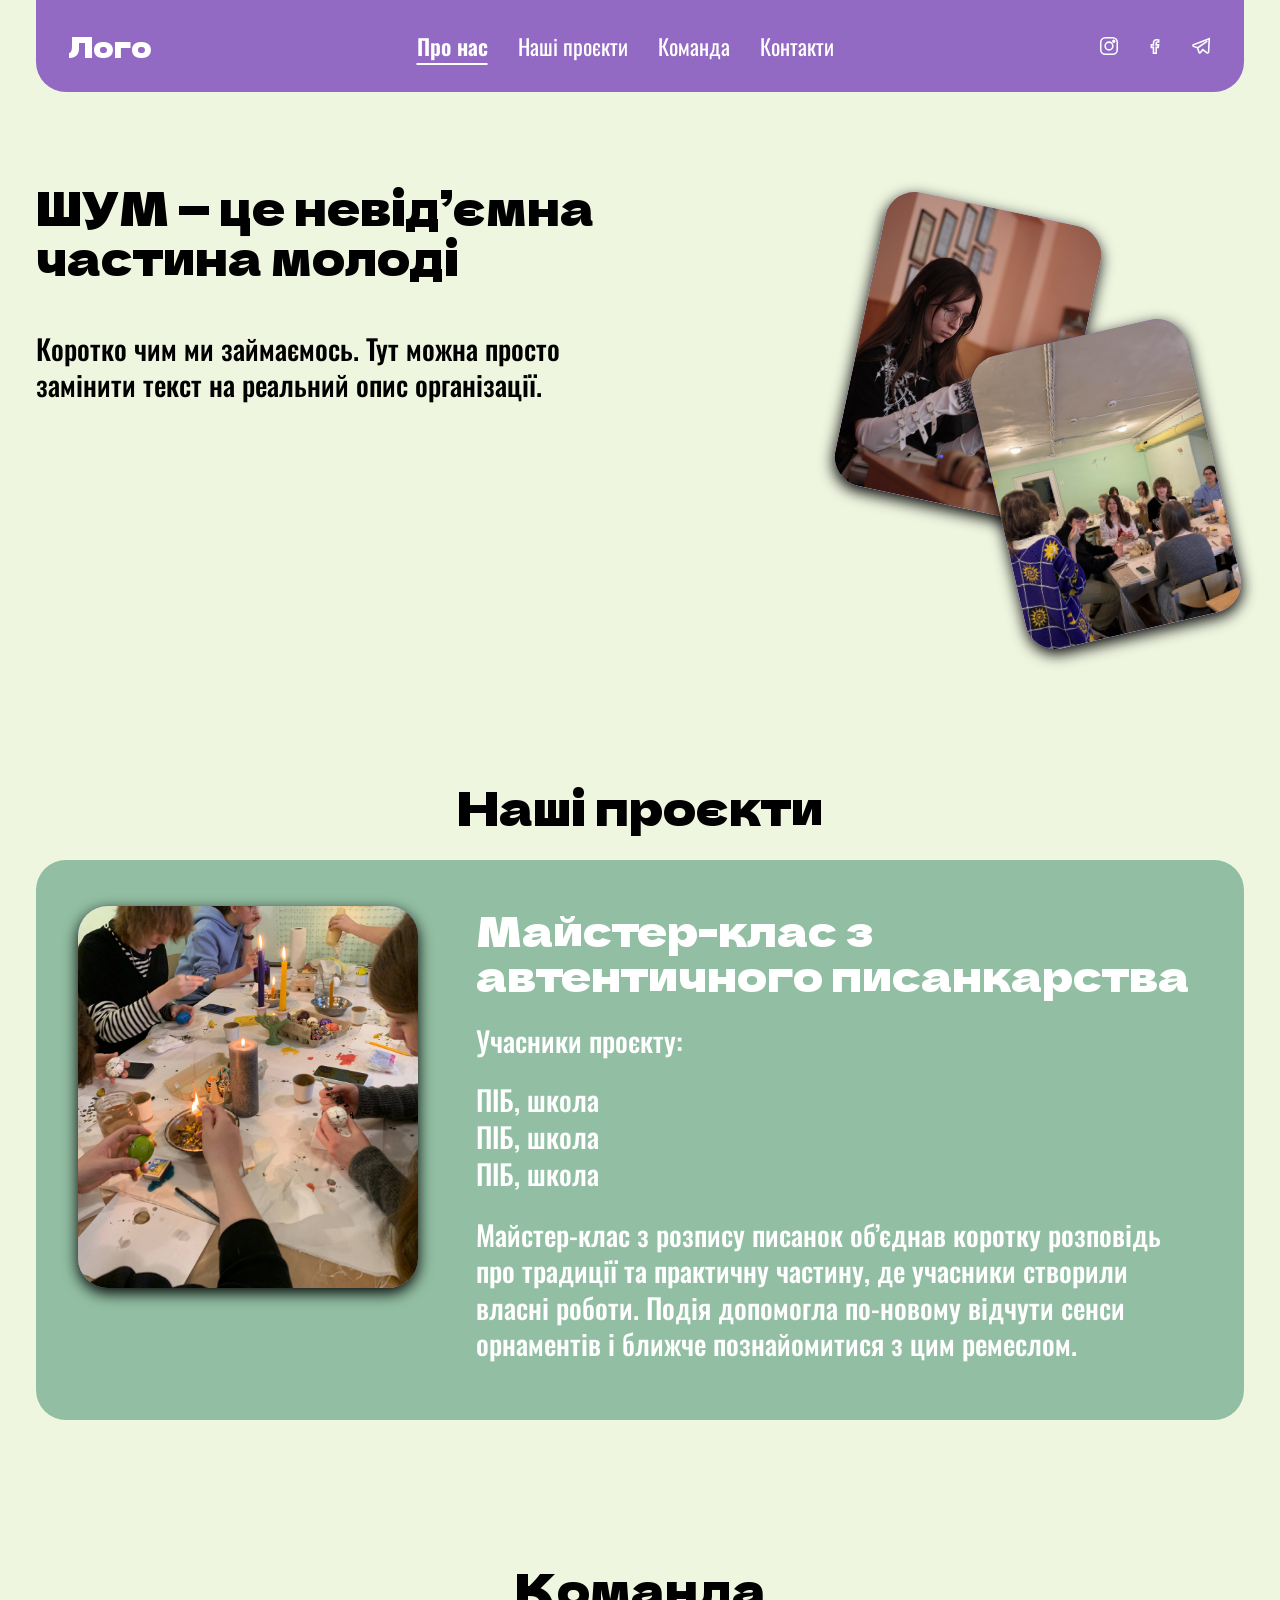
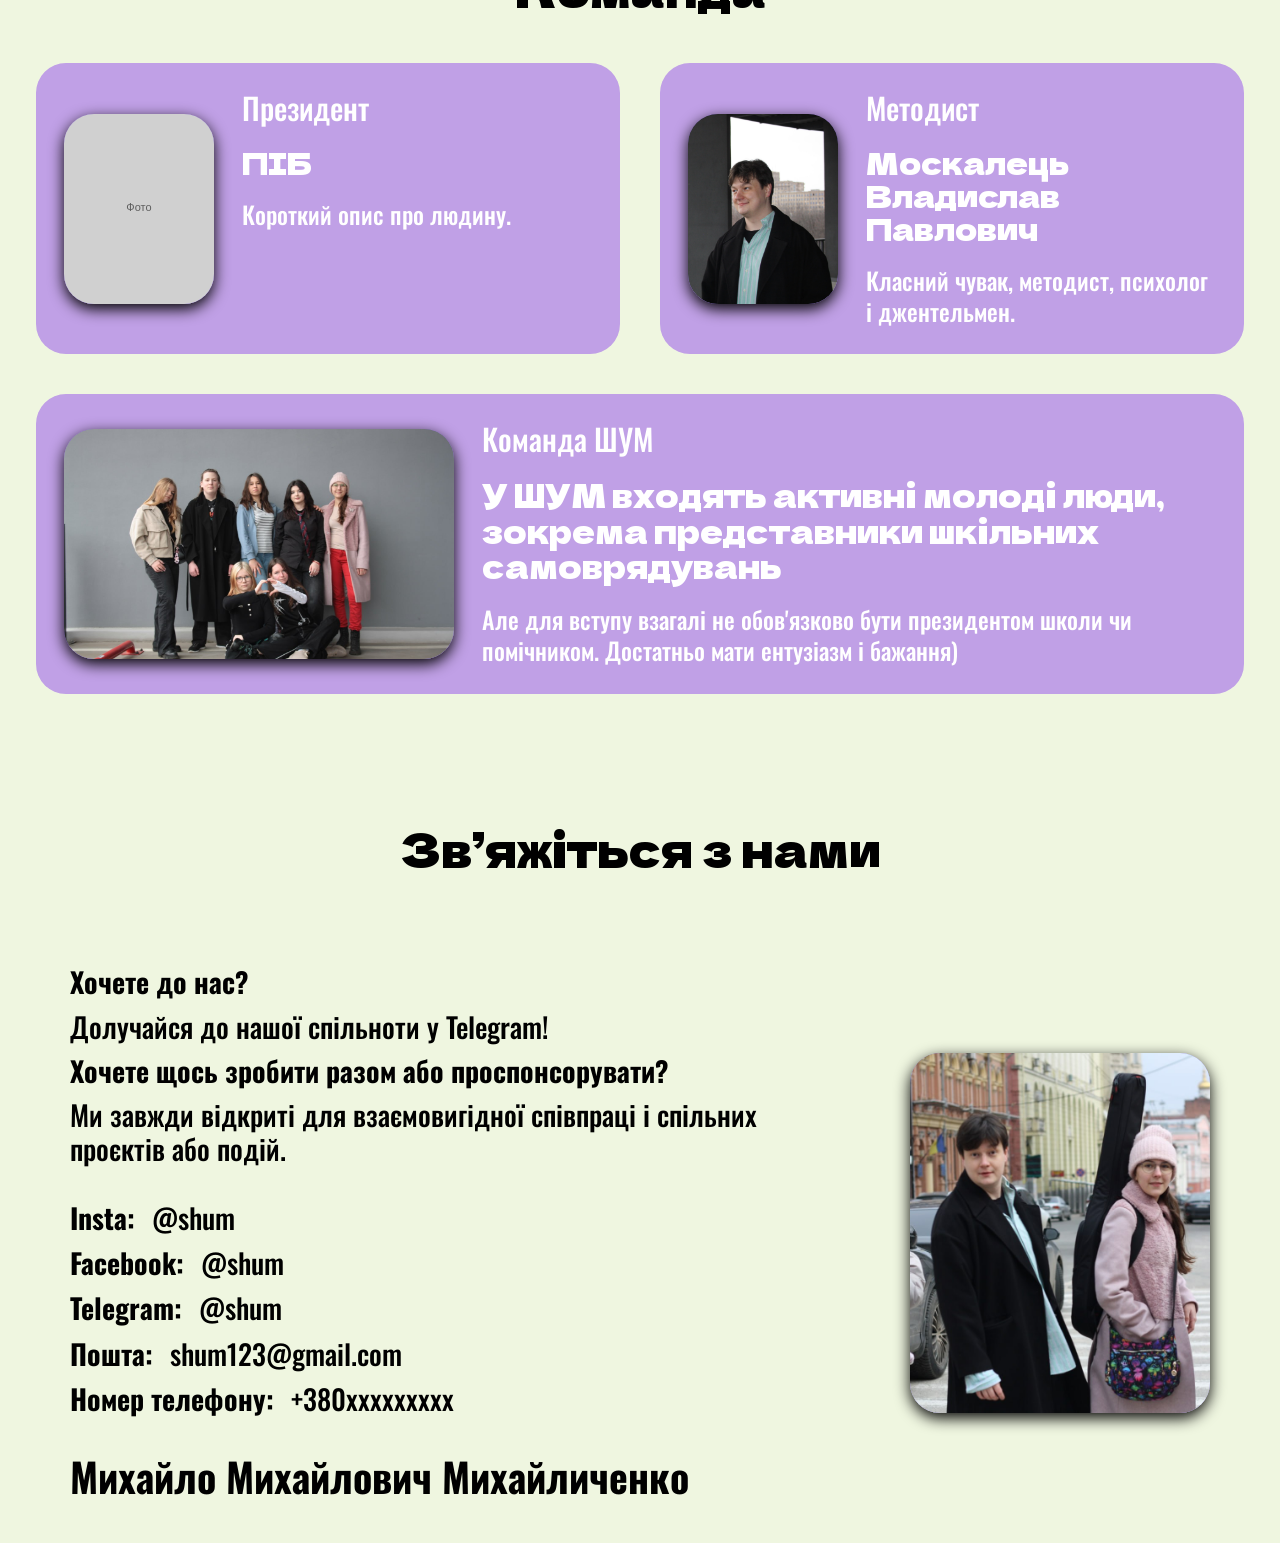
==== commit 9199bd70: "Small projects scroll update" ====
--- a/index.html
+++ b/index.html
@@ -140,6 +140,7 @@
             </div>
             <div class="about-photo about-photo-right">
               <img src="assets/images/about-1.png" alt="Фото організації 2" />
+              </div>
             </div>
           </div>
         </div>
@@ -149,8 +150,21 @@
         <div class="projects-box">
           <h2 class="projects-title">Наші проєкти</h2>
 
-          <div class="projects-scroll" data-project-scroll>
-            <div class="projects-track">
+          <div class="projects-slider">
+            <button class="project-arrow project-arrow-left" type="button" aria-label="Попередній проєкт">
+              <svg viewBox="0 0 24 24" aria-hidden="true">
+                <path d="M14.5 5.5 8 12l6.5 6.5"></path>
+              </svg>
+            </button>
+
+            <button class="project-arrow project-arrow-right" type="button" aria-label="Наступний проєкт">
+              <svg viewBox="0 0 24 24" aria-hidden="true">
+                <path d="M9.5 5.5 16 12l-6.5 6.5"></path>
+              </svg>
+            </button>
+            
+            <div class="projects-scroll" data-project-scroll>
+              <div class="projects-track">
               <article class="project-card">
                 <div class="project-media">
                   <a class="project-photo project-photo-full" href="#contacts">
@@ -162,12 +176,19 @@
                 </div>
 
                 <div class="project-copy">
-                  <a class="project-link" href="#contacts">Назва проєкту</a>
+                  <a class="project-link" href="#contacts"
+                    >Майстер-клас з автентичного писанкарства</a
+                  >
                   <p class="project-lead">Учасники проєкту:</p>
                   <p class="project-members">
                     ПІБ, школа<br />ПІБ, школа<br />ПІБ, школа
                   </p>
-                  <p class="project-text">Опис</p>
+                  <p class="project-text">
+                    Майстер-клас з розпису писанок об’єднав коротку розповідь
+                    про традиції та практичну частину, де учасники створили
+                    власні роботи. Подія допомогла по-новому відчути сенси
+                    орнаментів і ближче познайомитися з цим ремеслом.
+                  </p>
                 </div>
               </article>
 
--- a/css/projects.css
+++ b/css/projects.css
@@ -22,11 +22,69 @@
   color: #000000;
 }
 
+
+.projects-slider {
+  position: relative;
+}
+
+.project-arrow {
+  position: absolute;
+  top: 50%;
+  width: 64px;
+  height: 64px;
+  display: inline-flex;
+  align-items: center;
+  justify-content: center;
+  padding: 0;
+  border: 0;
+  border-radius: 999px;
+  background: var(--color-page-bg);
+  box-shadow: var(--color-shadow) 0px 5px 15px;
+  color: var(--color-text-black);
+  cursor: pointer;
+  transform: translateY(-50%);
+  transition: transform 0.2s ease, opacity 0.2s ease, background 0.2s ease;
+  z-index: 3;
+}
+
+.project-arrow svg {
+  width: 28px;
+  height: 28px;
+  fill: none;
+  stroke: currentColor;
+  stroke-width: 2.2;
+  stroke-linecap: round;
+  stroke-linejoin: round;
+}
+
+.project-arrow:hover {
+  transform: translateY(-50%) scale(1.04);
+}
+
+.project-arrow:disabled {
+  opacity: 0.45;
+  cursor: default;
+}
+
+.project-arrow:disabled:hover {
+  transform: translateY(-50%);
+}
+
+.project-arrow-left {
+  left: 18px;
+}
+
+.project-arrow-right {
+  right: 18px;
+}
+
 .projects-scroll {
   overflow-x: auto;
+  scroll-behavior: smooth;
   overflow-y: hidden;
   padding-bottom: 14px;
-  scrollbar-width: thin;
+  scrollbar-width: none;
+  -ms-overflow-style: none;
   scrollbar-color: var(--color-scroll-thumb) transparent;
 }
 
--- a/css/responsive.css
+++ b/css/responsive.css
@@ -25,8 +25,18 @@
     gap: 54px;
   }
 
+  .project-arrow {
+    width: 56px;
+    height: 56px;
+  }
+
+  .project-arrow svg {
+    width: 24px;
+    height: 24px;
+  }
+
   .project-card {
-    width: min(1500px, calc(100vw - 183px));
+    width: calc(100vw - 180px);
     padding-right: 70px;
     padding-left: 90px;
   }
@@ -122,6 +132,10 @@
   .about-photo-right {
     width: 220px;
     height: 300px;
+  }
+
+  .project-arrow {
+    display: none;
   }
 
   .projects {
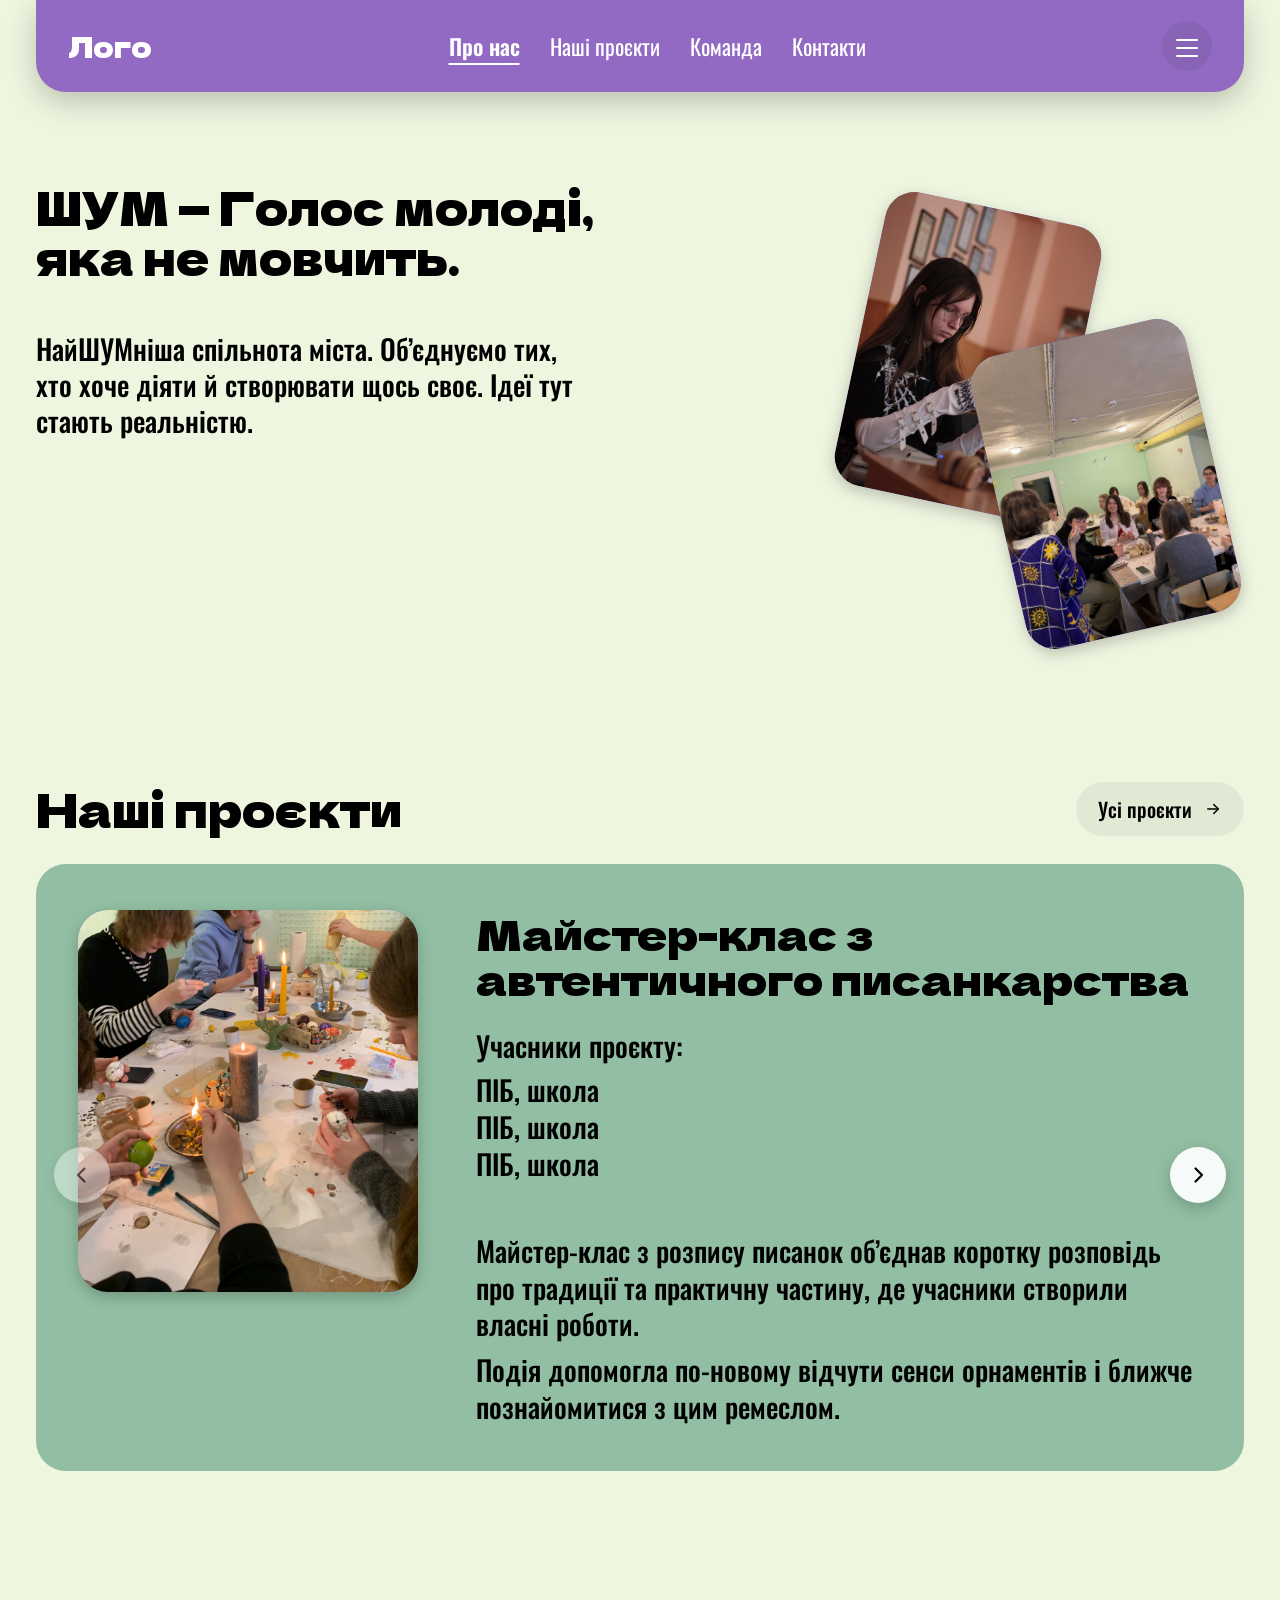
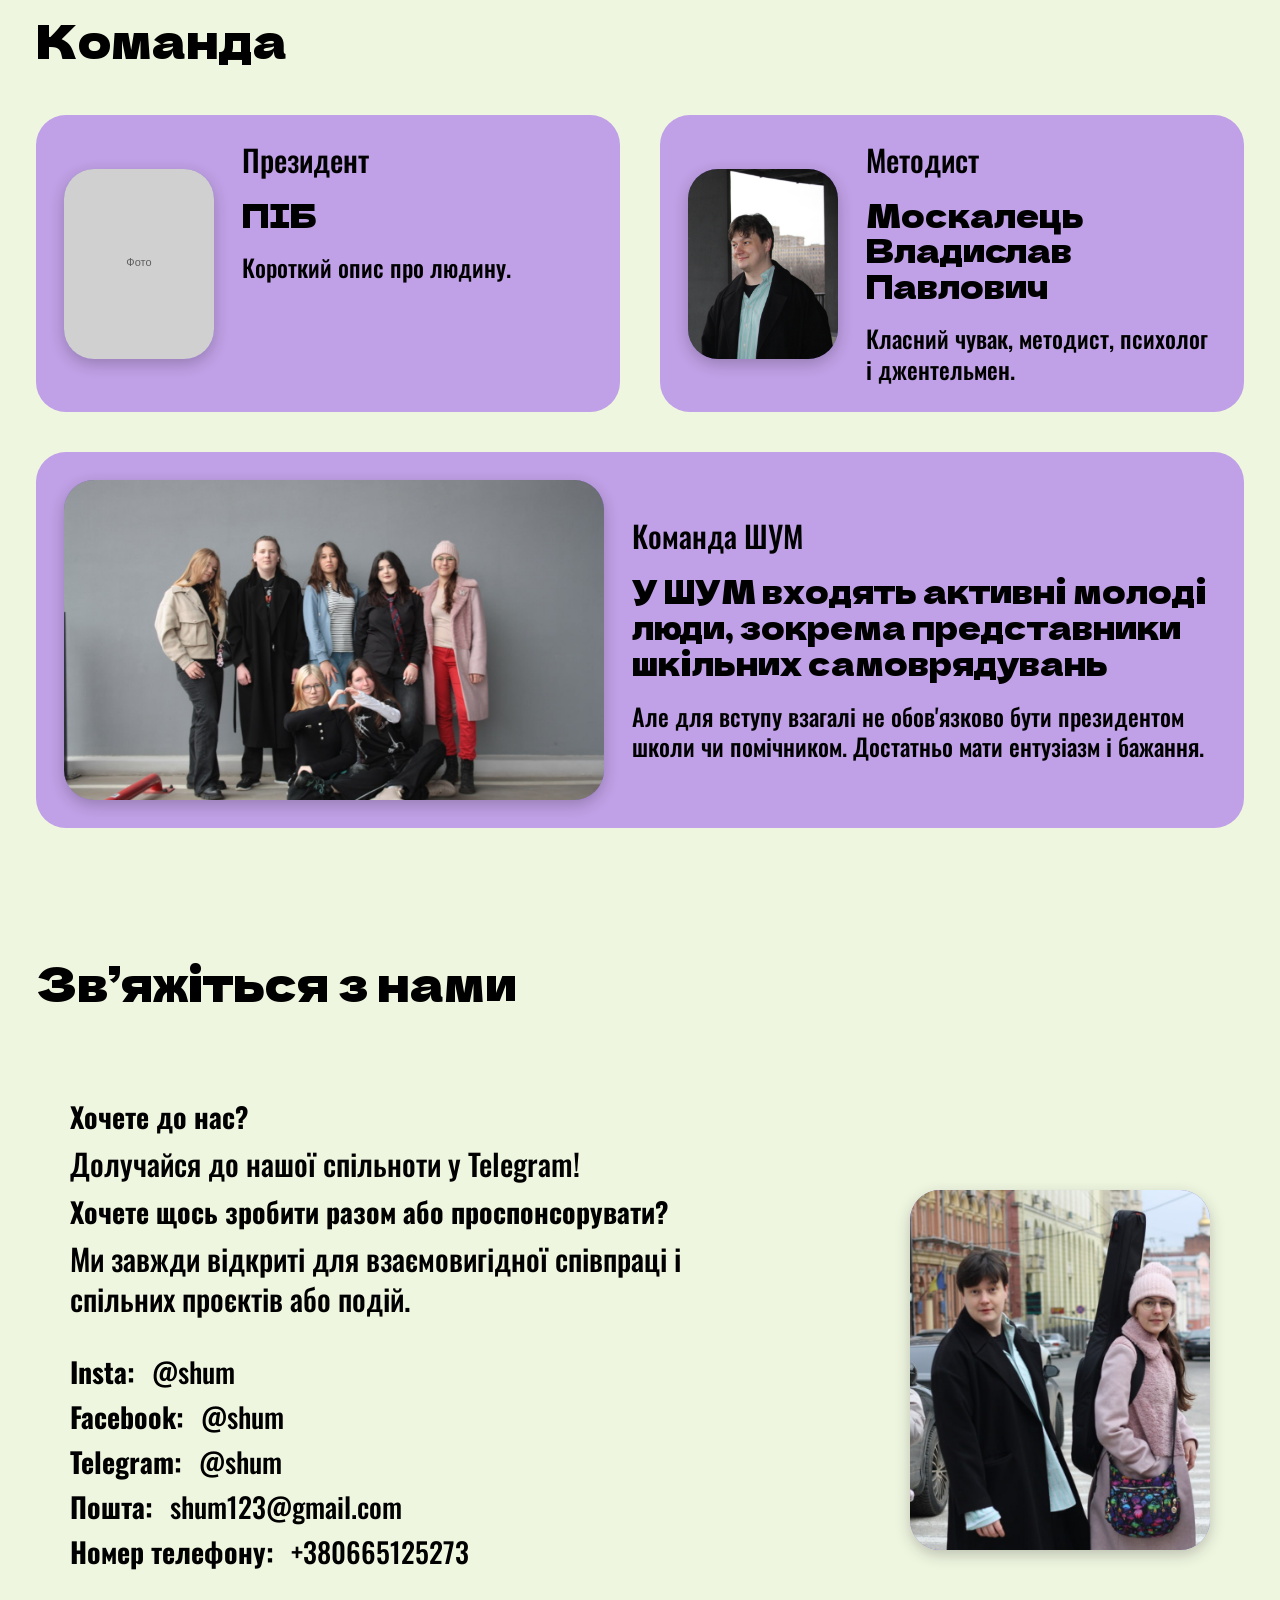
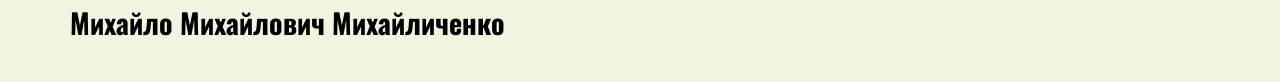
==== commit 036085f1: "Ver. 4 update Redid pc header, added burger menu, accesibility, different languages, second projects" ====
--- a/index.html
+++ b/index.html
@@ -1,15 +1,12 @@
 <!doctype html>
 <html lang="uk">
   <head>
+    <title>ШУМ</title>
     <meta charset="UTF-8" />
     <meta name="viewport" content="width=device-width, initial-scale=1.0" />
-    <title>ШУМ</title>
     <link rel="preconnect" href="https://fonts.googleapis.com" />
     <link rel="preconnect" href="https://fonts.gstatic.com" crossorigin />
-    <link
-      href="https://fonts.googleapis.com/css2?family=Dela+Gothic+One&family=Oswald:wght@400;500;600;700&display=swap"
-      rel="stylesheet"
-    />
+    <link href="https://fonts.googleapis.com/css2?family=Dela+Gothic+One&family=Oswald:wght@400;500;600;700&display=swap" rel="stylesheet" />
     <link rel="stylesheet" href="css/reset.css" />
     <link rel="stylesheet" href="css/header.css" />
     <link rel="stylesheet" href="css/about.css" />
@@ -18,120 +15,108 @@
     <link rel="stylesheet" href="css/contacts.css" />
     <link rel="stylesheet" href="css/responsive.css" />
   </head>
-  <body>
+  <body data-page="home">
+    <a class="skip-link" href="#main-content" data-i18n="skip.main">Перейти до основного вмісту</a>
     <header class="header">
       <div class="header-box">
-        <a class="logo" href="#about">Лого</a>
-
-        <nav class="nav desktop-nav" aria-label="Головне меню">
-          <a class="nav-link active-link" href="#about">Про нас</a>
-          <a class="nav-link" href="#projects">Наші проєкти</a>
-          <a class="nav-link" href="#team">Команда</a>
-          <a class="nav-link" href="#contacts">Контакти</a>
+        <a class="logo" data-lang-link="index.html" data-hash="about" href="index.html?lang=ua#about">Лого</a>
+
+        <nav class="desktop-nav" aria-label="Main navigation">
+          <a class="nav-link active-link" data-nav-key data-section="about" data-i18n="nav.about" data-lang-link="index.html" data-hash="about" href="index.html?lang=ua#about">Про нас</a>
+          <a class="nav-link" data-nav-key data-section="projects" data-i18n="nav.projects" data-lang-link="index.html" data-hash="projects" href="index.html?lang=ua#projects">Наші проєкти</a>
+          <a class="nav-link" data-nav-key data-section="team" data-i18n="nav.team" data-lang-link="index.html" data-hash="team" href="index.html?lang=ua#team">Команда</a>
+          <a class="nav-link" data-nav-key data-section="contacts" data-i18n="nav.contacts" data-lang-link="index.html" data-hash="contacts" href="index.html?lang=ua#contacts">Контакти</a>
         </nav>
 
-        <div class="social desktop-social" aria-label="Соціальні мережі">
-          <a
-            class="social-link"
-            href="https://instagram.com/shum"
-            aria-label="Instagram"
-          >
-            <svg viewBox="0 0 24 24" aria-hidden="true">
-              <rect x="3" y="3" width="18" height="18" rx="5"></rect>
-              <circle cx="12" cy="12" r="4.2"></circle>
-              <circle cx="17.2" cy="6.8" r="1"></circle>
-            </svg>
-          </a>
-          <a
-            class="social-link"
-            href="https://facebook.com/shum"
-            aria-label="Facebook"
-          >
-            <svg viewBox="0 0 24 24" aria-hidden="true">
-              <path
-                d="M13.3 20v-6.5h2.2l.4-2.7h-2.6V9.1c0-.8.3-1.4 1.4-1.4H16V5.4c-.4-.1-1.1-.2-2-.2-2.3 0-3.7 1.4-3.7 4v1.6H8v2.7h2.3V20h3Z"
-              ></path>
-            </svg>
-          </a>
-          <a class="social-link" href="https://t.me/shum" aria-label="Telegram">
-            <svg viewBox="0 0 24 24" aria-hidden="true">
-              <path
-                d="M21 4L3.8 10.6c-.8.3-.8 1.5 0 1.8l4.4 1.5 1.6 5c.2.7 1.1.9 1.6.3l2.6-3.2 4.5 3.4c.7.5 1.6.1 1.8-.8L21 4Z"
-              ></path>
-              <path d="M8.4 13.9 18.9 6.6"></path>
-            </svg>
-          </a>
-        </div>
-
-        <button
-          class="burger"
-          type="button"
-          aria-label="Відкрити меню"
-          aria-expanded="false"
-          aria-controls="mobile-menu"
-        >
-          <span class="burger-line burger-line-top"></span>
-          <span class="burger-line burger-line-middle"></span>
-          <span class="burger-line burger-line-bottom"></span>
+        <button class="menu-toggle desktop-menu-toggle" type="button" aria-label="Відкрити меню" aria-expanded="false" aria-controls="site-menu-panel" data-menu-toggle>
+          <span class="menu-toggle-line menu-toggle-line-top"></span>
+          <span class="menu-toggle-line menu-toggle-line-middle"></span>
+          <span class="menu-toggle-line menu-toggle-line-bottom"></span>
         </button>
-      </div>
-
-      <div class="mobile-menu" id="mobile-menu">
-        <nav class="mobile-nav" aria-label="Мобільне меню">
-          <a class="mobile-link" href="#about">Про нас</a>
-          <a class="mobile-link" href="#projects">Наші проєкти</a>
-          <a class="mobile-link" href="#team">Команда</a>
-          <a class="mobile-link" href="#contacts">Контакти</a>
-        </nav>
-
-        <div class="mobile-social" aria-label="Соціальні мережі">
-          <a
-            class="mobile-social-link"
-            href="https://instagram.com/shum"
-            aria-label="Instagram"
-          >
-            <svg viewBox="0 0 24 24" aria-hidden="true">
-              <rect x="3" y="3" width="18" height="18" rx="5"></rect>
-              <circle cx="12" cy="12" r="4.2"></circle>
-              <circle cx="17.2" cy="6.8" r="1"></circle>
-            </svg>
-          </a>
-          <a
-            class="mobile-social-link"
-            href="https://facebook.com/shum"
-            aria-label="Facebook"
-          >
-            <svg viewBox="0 0 24 24" aria-hidden="true">
-              <path
-                d="M13.3 20v-6.5h2.2l.4-2.7h-2.6V9.1c0-.8.3-1.4 1.4-1.4H16V5.4c-.4-.1-1.1-.2-2-.2-2.3 0-3.7 1.4-3.7 4v1.6H8v2.7h2.3V20h3Z"
-              ></path>
-            </svg>
-          </a>
-          <a
-            class="mobile-social-link"
-            href="https://t.me/shum"
-            aria-label="Telegram"
-          >
-            <svg viewBox="0 0 24 24" aria-hidden="true">
-              <path
-                d="M21 4L3.8 10.6c-.8.3-.8 1.5 0 1.8l4.4 1.5 1.6 5c.2.7 1.1.9 1.6.3l2.6-3.2 4.5 3.4c.7.5 1.6.1 1.8-.8L21 4Z"
-              ></path>
-              <path d="M8.4 13.9 18.9 6.6"></path>
-            </svg>
-          </a>
+
+        <button class="menu-toggle mobile-menu-toggle" type="button" aria-label="Відкрити меню" aria-expanded="false" aria-controls="site-menu-panel" data-menu-toggle>
+          <span class="menu-toggle-line menu-toggle-line-top"></span>
+          <span class="menu-toggle-line menu-toggle-line-middle"></span>
+          <span class="menu-toggle-line menu-toggle-line-bottom"></span>
+        </button>
+
+        <div class="utility-panel" id="site-menu-panel">
+          <div class="panel-nav">
+            <nav class="panel-nav-links" aria-label="Mobile navigation">
+              <a class="panel-nav-link" data-nav-key data-section="about" data-i18n="nav.about" data-lang-link="index.html" data-hash="about" href="index.html?lang=ua#about">Про нас</a>
+              <a class="panel-nav-link" data-nav-key data-section="projects" data-i18n="nav.projects" data-lang-link="index.html" data-hash="projects" href="index.html?lang=ua#projects">Наші проєкти</a>
+              <a class="panel-nav-link" data-nav-key data-section="team" data-i18n="nav.team" data-lang-link="index.html" data-hash="team" href="index.html?lang=ua#team">Команда</a>
+              <a class="panel-nav-link" data-nav-key data-section="contacts" data-i18n="nav.contacts" data-lang-link="index.html" data-hash="contacts" href="index.html?lang=ua#contacts">Контакти</a>
+            </nav>
+          </div>
+
+          <div class="panel-section">
+            <p class="panel-title" data-i18n="menu.social">Соцмережі</p>
+            <div class="panel-social">
+              <a class="panel-social-link" href="https://instagram.com/shum" aria-label="Instagram">
+                <svg viewBox="0 0 24 24" aria-hidden="true">
+                  <rect x="3" y="3" width="18" height="18" rx="5"></rect>
+                  <circle cx="12" cy="12" r="4.2"></circle>
+                  <circle cx="17.2" cy="6.8" r="1"></circle>
+                </svg>
+              </a>
+              <a class="panel-social-link" href="https://facebook.com/shum" aria-label="Facebook">
+                <svg viewBox="0 0 24 24" aria-hidden="true">
+                  <path d="M13.3 20v-6.5h2.2l.4-2.7h-2.6V9.1c0-.8.3-1.4 1.4-1.4H16V5.4c-.4-.1-1.1-.2-2-.2-2.3 0-3.7 1.4-3.7 4v1.6H8v2.7h2.3V20h3Z"></path>
+                </svg>
+              </a>
+              <a class="panel-social-link" href="https://t.me/shum" aria-label="Telegram">
+                <svg viewBox="0 0 24 24" aria-hidden="true">
+                  <path d="M21 4L3.8 10.6c-.8.3-.8 1.5 0 1.8l4.4 1.5 1.6 5c.2.7 1.1.9 1.6.3l2.6-3.2 4.5 3.4c.7.5 1.6.1 1.8-.8L21 4Z"></path>
+                  <path d="M8.4 13.9 18.9 6.6"></path>
+                </svg>
+              </a>
+            </div>
+          </div>
+
+          <div class="panel-section">
+            <p class="panel-title" data-i18n="menu.accessibility">Інклюзія</p>
+            <div class="panel-controls">
+              <button class="toggle-chip" type="button" data-theme-toggle data-i18n="menu.darkMode">Темна тема</button>
+              <div class="font-tools-row">
+                <span class="panel-label" data-i18n="menu.textSize">Розмір тексту</span>
+                <div class="font-tools">
+                  <button class="font-button" type="button" data-font-step="-0.1" aria-label="Зменшити текст">A−</button>
+                  <span class="font-size-value" data-font-value>100%</span>
+                  <button class="font-button" type="button" data-font-step="0.1" aria-label="Збільшити текст">A+</button>
+                  <button class="font-button" type="button" data-font-reset aria-label="Скинути розмір тексту">↺</button>
+                </div>
+              </div>
+            </div>
+          </div>
+
+          <div class="panel-section">
+            <p class="panel-title" data-i18n="menu.language">Мова</p>
+            <div class="language-switch">
+              <button class="language-button is-active" type="button" data-lang-switch="ua">UA</button>
+              <button class="language-button" type="button" data-lang-switch="en">EN</button>
+            </div>
+          </div>
+
+          <div class="panel-section">
+            <a class="utility-link" data-lang-link="projects.html" href="projects.html?lang=ua">
+              <span data-i18n="menu.allProjects">Усі проєкти</span>
+              <svg viewBox="0 0 24 24" aria-hidden="true">
+                <path d="M5 12h14"></path>
+                <path d="m13 6 6 6-6 6"></path>
+              </svg>
+            </a>
+          </div>
         </div>
       </div>
     </header>
 
-    <main class="page">
+    <main class="page" id="main-content">
       <section class="about" id="about">
         <div class="about-box">
           <div class="about-copy">
-            <h1 class="about-title">ШУМ — це невід’ємна частина молоді</h1>
-            <p class="about-text">
-              Коротко чим ми займаємось. Тут можна просто замінити текст на
-              реальний опис організації.
-            </p>
+            <h1 class="about-title" data-i18n="about.title">ШУМ — Голос молоді, яка не мовчить.</h1>
+            <p class="about-text" data-i18n="about.text">НайШУМніша спільнота міста. Об’єднуємо тих, хто хоче діяти й створювати щось своє. Ідеї тут стають реальністю.</p>
           </div>
 
           <div class="about-visual" aria-label="Фото організації">
@@ -140,7 +125,6 @@
             </div>
             <div class="about-photo about-photo-right">
               <img src="assets/images/about-1.png" alt="Фото організації 2" />
-              </div>
             </div>
           </div>
         </div>
@@ -148,7 +132,16 @@
 
       <section class="projects" id="projects">
         <div class="projects-box">
-          <h2 class="projects-title">Наші проєкти</h2>
+          <div class="projects-head">
+            <h2 class="projects-title" data-i18n="projects.title">Наші проєкти</h2>
+            <a class="section-link-chip" data-lang-link="projects.html" href="projects.html?lang=ua">
+              <span data-i18n="projects.more">Усі проєкти</span>
+              <svg viewBox="0 0 24 24" aria-hidden="true">
+                <path d="M5 12h14"></path>
+                <path d="m13 6 6 6-6 6"></path>
+              </svg>
+            </a>
+          </div>
 
           <div class="projects-slider">
             <button class="project-arrow project-arrow-left" type="button" aria-label="Попередній проєкт">
@@ -162,100 +155,57 @@
                 <path d="M9.5 5.5 16 12l-6.5 6.5"></path>
               </svg>
             </button>
-            
+
             <div class="projects-scroll" data-project-scroll>
               <div class="projects-track">
-              <article class="project-card">
-                <div class="project-media">
-                  <a class="project-photo project-photo-full" href="#contacts">
-                    <img
-                      src="assets/images/project-1.png"
-                      alt="Фото проєкту 1"
-                    />
-                  </a>
-                </div>
-
-                <div class="project-copy">
-                  <a class="project-link" href="#contacts"
-                    >Майстер-клас з автентичного писанкарства</a
-                  >
-                  <p class="project-lead">Учасники проєкту:</p>
-                  <p class="project-members">
-                    ПІБ, школа<br />ПІБ, школа<br />ПІБ, школа
-                  </p>
-                  <p class="project-text">
-                    Майстер-клас з розпису писанок об’єднав коротку розповідь
-                    про традиції та практичну частину, де учасники створили
-                    власні роботи. Подія допомогла по-новому відчути сенси
-                    орнаментів і ближче познайомитися з цим ремеслом.
-                  </p>
-                </div>
-              </article>
-
-              <article class="project-card">
-                <div class="project-media">
-                  <a class="project-photo project-photo-top" href="#contacts">
-                    <img
-                      src="assets/images/project-top.svg"
-                      alt="Фото проєкту 3"
-                    />
-                  </a>
-                  <a
-                    class="project-photo project-photo-bottom"
-                    href="#contacts"
-                  >
-                    <img
-                      src="assets/images/project-bottom.svg"
-                      alt="Фото проєкту 4"
-                    />
-                  </a>
-                </div>
-
-                <div class="project-copy">
-                  <a class="project-link" href="#contacts">Ще один проєкт</a>
-                  <p class="project-lead">Учасники проєкту:</p>
-                  <p class="project-members">
-                    ПІБ, школа<br />ПІБ, школа<br />ПІБ, школа
-                  </p>
-                  <p class="project-text">Опис</p>
-                </div>
-              </article>
-
-              <article class="project-card">
-                <div class="project-media">
-                  <a class="project-photo project-photo-top" href="#contacts">
-                    <img
-                      src="assets/images/project-top.svg"
-                      alt="Фото проєкту 5"
-                    />
-                  </a>
-                  <a
-                    class="project-photo project-photo-bottom"
-                    href="#contacts"
-                  >
-                    <img
-                      src="assets/images/project-bottom.svg"
-                      alt="Фото проєкту 6"
-                    />
-                  </a>
-                </div>
-
-                <div class="project-copy">
-                  <a class="project-link" href="#contacts">Майбутній проєкт</a>
-                  <p class="project-lead">Учасники проєкту:</p>
-                  <p class="project-members">
-                    ПІБ, школа<br />ПІБ, школа<br />ПІБ, школа
-                  </p>
-                  <p class="project-text">Опис</p>
-                </div>
-              </article>
-
-              <!--<article class="project-card project-card-cta">
-                <a class="project-cta-link" href="#contacts">
-                  <span class="project-cta-title">Хочеш взяти участь?</span>
-                  <span class="project-cta-text">Натискай і напиши нам</span>
-                </a>
-              </article>-->
+                <article class="project-card" data-project-id="pysanky">
+                  <div class="project-media">
+                    <a class="project-photo project-photo-full" data-project-link href="projects.html?lang=ua#project-pysanky">
+                      <img src="assets/images/project-1.png" alt="Фото проєкту 1" />
+                    </a>
+                  </div>
+                  <div class="project-copy">
+                    <a class="project-link" data-project-title data-project-link href="projects.html?lang=ua#project-pysanky"></a>
+                    <p class="project-lead" data-project-lead></p>
+                    <p class="project-members" data-project-members></p>
+                    <p class="project-text" data-project-text></p>
+                  </div>
+                </article>
+
+                <article class="project-card" data-project-id="together">
+                  <div class="project-media">
+                    <a class="project-photo project-photo-top" data-project-link href="projects.html?lang=ua#project-together">
+                      <img src="assets/images/project-top.svg" alt="Фото проєкту 2" />
+                    </a>
+                    <a class="project-photo project-photo-bottom" data-project-link href="projects.html?lang=ua#project-together">
+                      <img src="assets/images/project-bottom.svg" alt="Фото проєкту 3" />
+                    </a>
+                  </div>
+                  <div class="project-copy">
+                    <a class="project-link" data-project-title data-project-link href="projects.html?lang=ua#project-together"></a>
+                    <p class="project-lead" data-project-lead></p>
+                    <p class="project-members" data-project-members></p>
+                    <p class="project-text" data-project-text></p>
+                  </div>
+                </article>
+
+                <article class="project-card" data-project-id="reuse">
+                  <div class="project-media">
+                    <a class="project-photo project-photo-top" data-project-link href="projects.html?lang=ua#project-reuse">
+                      <img src="assets/images/project-top.svg" alt="Фото проєкту 4" />
+                    </a>
+                    <a class="project-photo project-photo-bottom" data-project-link href="projects.html?lang=ua#project-reuse">
+                      <img src="assets/images/project-bottom.svg" alt="Фото проєкту 5" />
+                    </a>
+                  </div>
+                  <div class="project-copy">
+                    <a class="project-link" data-project-title data-project-link href="projects.html?lang=ua#project-reuse"></a>
+                    <p class="project-lead" data-project-lead></p>
+                    <p class="project-members" data-project-members></p>
+                    <p class="project-text" data-project-text></p>
+                  </div>
+                </article>
+              </div>
             </div>
           </div>
         </div>
@@ -263,17 +213,16 @@
 
       <section class="team" id="team">
         <div class="team-box">
-          <h2 class="team-title">Команда</h2>
+          <h2 class="team-title" data-i18n="team.title">Команда</h2>
           <div class="team-grid">
             <article class="team-person">
               <div class="team-person-photo">
                 <img src="assets/images/president.svg" alt="Фото президента" />
               </div>
-
               <div class="team-person-copy">
-                <p class="team-role">Президент</p>
-                <h3 class="team-name">ПІБ</h3>
-                <p class="team-text">Короткий опис про людину.</p>
+                <p class="team-role" data-i18n="team.role.president">Президент</p>
+                <h3 class="team-name" data-i18n="team.name.president">ПІБ</h3>
+                <p class="team-text" data-i18n="team.text.president">Короткий опис про людину.</p>
               </div>
             </article>
 
@@ -281,34 +230,21 @@
               <div class="team-person-photo">
                 <img src="assets/images/methodist.png" alt="Фото методиста" />
               </div>
-
               <div class="team-person-copy">
-                <p class="team-role">Методист</p>
-                <h3 class="team-name">Москалець Владислав Павлович</h3>
-                <p class="team-text">
-                  Класний чувак, методист, психолог і джентельмен.
-                </p>
+                <p class="team-role" data-i18n="team.role.methodist">Методист</p>
+                <h3 class="team-name" data-i18n="team.name.methodist">Москалець Владислав Павлович</h3>
+                <p class="team-text" data-i18n="team.text.methodist">Класний чувак, методист, психолог і джентельмен.</p>
               </div>
             </article>
 
             <article class="team-wide">
               <div class="team-wide-photo">
-                <img
-                  src="assets/images/team-photo.png"
-                  alt="Загальне фото команди"
-                />
-              </div>
-
+                <img src="assets/images/team-photo.png" alt="Загальне фото команди" />
+              </div>
               <div class="team-wide-copy">
-                <p class="team-role">Команда ШУМ</p>
-                <h3 class="team-wide-name">
-                  У ШУМ входять активні молоді люди, зокрема представники
-                  шкільних самоврядувань
-                </h3>
-                <p class="team-wide-text">
-                  Але для вступу взагалі не обов'язково бути президентом школи
-                  чи помічником. Достатньо мати ентузіазм і бажання)
-                </p>
+                <p class="team-role" data-i18n="team.role.group">Команда ШУМ</p>
+                <h3 class="team-wide-name" data-i18n="team.name.group">У ШУМ входять активні молоді люди, зокрема представники шкільних самоврядувань</h3>
+                <p class="team-wide-text" data-i18n="team.text.group">Але для вступу взагалі не обов'язково бути президентом школи чи помічником. Достатньо мати ентузіазм і бажання.</p>
               </div>
             </article>
           </div>
@@ -317,65 +253,47 @@
 
       <section class="contacts" id="contacts">
         <div class="contacts-box">
-          <h2 class="contacts-title">Зв’яжіться з нами</h2>
+          <h2 class="contacts-title" data-i18n="contacts.title">Зв’яжіться з нами</h2>
 
           <div class="contacts-panel">
             <div class="contacts-copy">
               <div class="contacts-callout">
-                <p class="contact-line contact-label">Хочете до нас?</p>
-                <p class="contact-line">
-                  Долучайся до нашої спільноти у Telegram!
-                </p>
+                <p class="contact-line contact-label" data-i18n="contacts.callout.one.title">Хочете до нас?</p>
+                <p class="contacts-callout-text" data-i18n="contacts.callout.one.text">Долучайся до нашої спільноти у Telegram!</p>
               </div>
 
               <div class="contacts-callout contacts-callout-second">
-                <p class="contact-line contact-label">
-                  Хочете щось зробити разом або проспонсорувати?
-                </p>
-                <p class="contact-line">
-                  Ми завжди відкриті для взаємовигідної співпраці і спільних
-                  проєктів або подій.
-                </p>
+                <p class="contact-line contact-label" data-i18n="contacts.callout.two.title">Хочете щось зробити разом або проспонсорувати?</p>
+                <p class="contacts-callout-text" data-i18n="contacts.callout.two.text">Ми завжди відкриті для взаємовигідної співпраці і спільних проєктів або подій.</p>
               </div>
 
               <div class="contacts-list">
                 <p class="contact-line">
-                  <span class="contact-label">Insta:</span>
-                  <a class="contact-link" href="https://instagram.com/shum"
-                    >@shum</a
-                  >
-                </p>
-                <p class="contact-line">
-                  <span class="contact-label">Facebook:</span>
-                  <a class="contact-link" href="https://facebook.com/shum"
-                    >@shum</a
-                  >
-                </p>
-                <p class="contact-line">
-                  <span class="contact-label">Telegram:</span>
+                  <span class="contact-label" data-i18n="contacts.insta">Insta:</span>
+                  <a class="contact-link" href="https://instagram.com/shum">@shum</a>
+                </p>
+                <p class="contact-line">
+                  <span class="contact-label" data-i18n="contacts.facebook">Facebook:</span>
+                  <a class="contact-link" href="https://facebook.com/shum">@shum</a>
+                </p>
+                <p class="contact-line">
+                  <span class="contact-label" data-i18n="contacts.telegram">Telegram:</span>
                   <a class="contact-link" href="https://t.me/shum">@shum</a>
                 </p>
                 <p class="contact-line">
-                  <span class="contact-label">Пошта:</span>
-                  <a class="contact-link" href="mailto:shum123@gmail.com"
-                    >shum123@gmail.com</a
-                  >
-                </p>
-                <p class="contact-line">
-                  <span class="contact-label">Номер телефону:</span>
-                  <a class="contact-link" href="tel:+380000000000"
-                    >+380ххххххххх</a
-                  >
-                </p>
-                <p class="contact-person">Михайло Михайлович Михайличенко</p>
+                  <span class="contact-label" data-i18n="contacts.email">Пошта:</span>
+                  <a class="contact-link" href="mailto:shum123@gmail.com">shum123@gmail.com</a>
+                </p>
+                <p class="contact-line">
+                  <span class="contact-label" data-i18n="contacts.phone">Номер телефону:</span>
+                  <a class="contact-link" href="tel:+380665125273">+380665125273</a>
+                </p>
+                <p class="contact-person" data-i18n="contacts.person">Михайло Михайлович Михайличенко</p>
               </div>
             </div>
 
             <div class="contacts-photo">
-              <img
-                src="assets/images/contact.png"
-                alt="Фото або логотип для контактів"
-              />
+              <img src="assets/images/contact.png" alt="Фото для контактів" />
             </div>
           </div>
         </div>
--- a/css/header.css
+++ b/css/header.css
@@ -1,34 +1,36 @@
 .header {
   position: sticky;
   top: 0;
-  z-index: 40;
+  z-index: 120;
 }
 
 .header-box {
+  position: relative;
   width: calc(100% - 305px);
   max-width: 1615px;
   height: 110px;
   margin-right: auto;
   margin-left: auto;
-  padding-top: 0;
   padding-right: 140px;
-  padding-bottom: 0;
   padding-left: 140px;
   display: flex;
   align-items: center;
   justify-content: space-between;
   gap: 48px;
   background: var(--color-header-bg);
-  border-bottom-right-radius: 30px;
-  border-bottom-left-radius: 30px;
+  border-bottom-right-radius: var(--radius-xl);
+  border-bottom-left-radius: var(--radius-xl);
+  color: var(--color-header-text);
+  box-shadow: 0 10px 30px var(--color-shadow);
 }
 
 .logo {
   display: inline-flex;
   flex: 0 0 auto;
   align-items: center;
-  font-size: 34px;
-  font-weight: 600;
+  font-family: var(--font-heading);
+  font-size: calc(34px * var(--font-scale));
+  font-weight: 400;
   line-height: 1;
   white-space: nowrap;
 }
@@ -43,10 +45,10 @@
 }
 
 .nav-link {
-  font-size: 30px;
+  font-size: calc(30px * var(--font-scale));
   font-weight: 400;
   line-height: 1;
-  color: var(--color-text);
+  color: var(--color-header-text);
   text-decoration-thickness: 2px;
   text-underline-offset: 7px;
   white-space: nowrap;
@@ -57,38 +59,243 @@
   text-decoration: underline;
 }
 
-.desktop-social {
-  display: flex;
+.menu-toggle {
+  display: inline-flex;
+  width: 54px;
+  height: 54px;
+  align-items: center;
+  justify-content: center;
+  padding: 0;
+  border: 0;
+  border-radius: 999px;
+  background: var(--color-mobile-button-bg);
+  color: var(--color-header-text);
+  cursor: pointer;
+  position: relative;
   flex: 0 0 auto;
-  align-items: center;
-  gap: 40px;
-}
-
-.social-link {
-  display: inline-flex;
-  width: 26px;
-  height: 26px;
-  align-items: center;
-  justify-content: center;
-}
-
-.social-link svg {
-  width: 26px;
-  height: 26px;
+  transition: transform 0.2s ease, background 0.2s ease;
+}
+
+.menu-toggle:hover {
+  transform: scale(1.04);
+}
+
+.menu-toggle-line {
+  position: absolute;
+  width: 22px;
+  height: 2px;
+  border-radius: 999px;
+  background: currentColor;
+  transition: transform 0.25s ease, opacity 0.25s ease, top 0.25s ease;
+}
+
+.menu-toggle-line-top {
+  top: 18px;
+}
+
+.menu-toggle-line-middle {
+  top: 26px;
+}
+
+.menu-toggle-line-bottom {
+  top: 34px;
+}
+
+body.menu-open .menu-toggle-line-top {
+  top: 26px;
+  transform: rotate(45deg);
+}
+
+body.menu-open .menu-toggle-line-middle {
+  opacity: 0;
+}
+
+body.menu-open .menu-toggle-line-bottom {
+  top: 26px;
+  transform: rotate(-45deg);
+}
+
+.desktop-menu-toggle {
+  display: inline-flex;
+}
+
+.mobile-menu-toggle {
+  display: none;
+}
+
+.utility-panel {
+  position: absolute;
+  top: calc(100% + 16px);
+  right: 0;
+  width: min(420px, calc(100vw - 32px));
+  padding: 22px;
+  border-radius: var(--radius-xl);
+  background: var(--color-panel-bg);
+  border: 1px solid var(--color-panel-border);
+  box-shadow: 0 20px 40px var(--color-shadow);
+  color: var(--color-ink);
+  opacity: 0;
+  pointer-events: none;
+  transform: translateY(-12px);
+  transition: opacity 0.25s ease, transform 0.25s ease;
+  backdrop-filter: blur(14px);
+}
+
+body.menu-open .utility-panel {
+  opacity: 1;
+  pointer-events: auto;
+  transform: translateY(0);
+}
+
+.panel-nav {
+  display: none;
+  margin-bottom: 22px;
+  padding-bottom: 18px;
+  border-bottom: 1px solid var(--color-mobile-divider);
+}
+
+.panel-nav-links {
+  display: flex;
+  flex-direction: column;
+  gap: 6px;
+}
+
+.panel-nav-link {
+  font-size: calc(24px * var(--font-scale));
+  font-weight: 500;
+  line-height: 1.1;
+  padding: 10px 0;
+}
+
+.panel-section + .panel-section {
+  margin-top: 18px;
+}
+
+.panel-title {
+  margin: 0 0 12px;
+  font-family: var(--font-heading);
+  font-size: calc(18px * var(--font-scale));
+  font-weight: 400;
+  line-height: 1.2;
+  color: var(--color-ink);
+}
+
+.panel-social {
+  display: flex;
+  flex-wrap: wrap;
+  gap: 12px;
+}
+
+.panel-social-link {
+  display: inline-flex;
+  width: 46px;
+  height: 46px;
+  align-items: center;
+  justify-content: center;
+  border-radius: 999px;
+  background: var(--color-control-bg);
+  border: 1px solid var(--color-control-border);
+  color: var(--color-control-text);
+}
+
+.panel-social-link svg {
+  width: 22px;
+  height: 22px;
   fill: none;
-  stroke: var(--color-text);
-  stroke-width: 1.7;
-}
-
-.burger {
-  display: none;
-}
-
-.mobile-menu {
-  display: none;
-}
-
-.logo {
-  font-family: "Dela Gothic One", Arial, sans-serif;
-  font-weight: 400;
-}
+  stroke: currentColor;
+  stroke-width: 1.8;
+}
+
+.panel-controls {
+  display: grid;
+  gap: 14px;
+}
+
+.toggle-chip,
+.utility-link {
+  display: inline-flex;
+  width: 100%;
+  min-height: 56px;
+  align-items: center;
+  justify-content: center;
+  padding: 0 20px;
+  border-radius: 999px;
+  border: 1px solid var(--color-control-border);
+  background: var(--color-control-bg);
+  color: var(--color-control-text);
+  font-size: calc(20px * var(--font-scale));
+  font-weight: 500;
+  line-height: 1;
+  cursor: pointer;
+}
+
+.toggle-chip.is-active,
+.language-button.is-active {
+  background: var(--color-header-bg);
+  color: var(--color-header-text);
+  border-color: transparent;
+}
+
+.font-tools-row {
+  display: flex;
+  align-items: center;
+  justify-content: space-between;
+  gap: 12px;
+}
+
+.panel-label {
+  font-size: calc(18px * var(--font-scale));
+  font-weight: 500;
+  line-height: 1.2;
+}
+
+.font-tools {
+  display: inline-flex;
+  align-items: center;
+  gap: 10px;
+}
+
+.font-button,
+.language-button {
+  display: inline-flex;
+  min-width: 44px;
+  height: 44px;
+  align-items: center;
+  justify-content: center;
+  padding: 0 14px;
+  border-radius: 999px;
+  border: 1px solid var(--color-control-border);
+  background: var(--color-control-bg);
+  color: var(--color-control-text);
+  cursor: pointer;
+  font-size: calc(18px * var(--font-scale));
+  font-weight: 600;
+  line-height: 1;
+}
+
+.font-size-value {
+  min-width: 48px;
+  text-align: center;
+  font-size: calc(18px * var(--font-scale));
+  font-weight: 600;
+  line-height: 1;
+}
+
+.language-switch {
+  display: flex;
+  gap: 10px;
+}
+
+.utility-link {
+  justify-content: space-between;
+}
+
+.utility-link svg {
+  width: 20px;
+  height: 20px;
+  fill: none;
+  stroke: currentColor;
+  stroke-width: 2;
+  stroke-linecap: round;
+  stroke-linejoin: round;
+}
--- a/css/about.css
+++ b/css/about.css
@@ -14,33 +14,24 @@
 
 .about-copy {
   width: 690px;
-  padding-top: 0;
-  padding-right: 0;
-  padding-bottom: 0;
   padding-left: 52.5px;
 }
 
 .about-title {
-  margin-top: 0;
-  margin-right: 0;
-  margin-bottom: 50px;
-  margin-left: 0;
-  font-size: 60px;
-  font-weight: 600;
+  margin: 0 0 50px;
+  font-family: var(--font-heading);
+  font-size: calc(60px * var(--font-scale));
+  font-weight: 500;
   line-height: 1.08;
-  color: #000000;
+  color: var(--color-ink);
 }
 
 .about-text {
-  margin-top: 0;
-  margin-right: 0;
-  margin-bottom: 0;
-  margin-left: 0;
-  font-size: 40px;
+  margin: 0;
+  font-size: calc(40px * var(--font-scale));
   font-weight: 500;
   line-height: 1.28;
-  color: #000000;
-  /* text-shadow: 1px 1px 2px rgba(0, 0, 0, 0.4); */
+  color: var(--color-ink);
 }
 
 .about-visual {
@@ -52,7 +43,7 @@
 .about-photo {
   position: absolute;
   overflow: hidden;
-  border-radius: 30px;
+  border-radius: var(--radius-xl);
   background: var(--color-placeholder-bg);
 }
 
@@ -73,8 +64,3 @@
   transform: rotate(-13deg);
   box-shadow: var(--color-shadow) 0px 5px 15px;
 }
-
-.about-title {
-  font-family: "Dela Gothic One", Arial, sans-serif;
-  font-weight: 500;
-}
--- a/css/projects.css
+++ b/css/projects.css
@@ -1,6 +1,5 @@
 .projects {
   padding-top: 150px;
-  /* padding-bottom: 95px; */
 }
 
 .projects-box {
@@ -10,18 +9,22 @@
   margin-left: auto;
 }
 
+.projects-head {
+  display: flex;
+  align-items: center;
+  justify-content: space-between;
+  gap: 22px;
+  margin-bottom: 50px;
+}
+
 .projects-title {
-  margin-top: 0;
-  margin-right: 0;
-  margin-bottom: 50px;
-  margin-left: 0;
-  text-align: center;
-  font-size: 60px;
-  font-weight: 600;
+  margin: 0;
+  font-family: var(--font-heading);
+  font-size: calc(60px * var(--font-scale));
+  font-weight: 500;
   line-height: 1.08;
-  color: #000000;
-}
-
+  color: var(--color-ink);
+}
 
 .projects-slider {
   position: relative;
@@ -38,9 +41,9 @@
   padding: 0;
   border: 0;
   border-radius: 999px;
-  background: var(--color-page-bg);
+  background: var(--color-panel-bg);
   box-shadow: var(--color-shadow) 0px 5px 15px;
-  color: var(--color-text-black);
+  color: var(--color-ink);
   cursor: pointer;
   transform: translateY(-50%);
   transition: transform 0.2s ease, opacity 0.2s ease, background 0.2s ease;
@@ -99,18 +102,14 @@
 }
 
 .project-card {
-  width: 1615px;
+  width: min(1615px, calc(100vw - 305px));
   max-width: 100%;
   min-height: 720px;
-  padding-top: 77px;
-  padding-right: 90px;
-  padding-bottom: 77px;
-  padding-left: 136px;
+  padding: 77px 90px 77px 136px;
   display: flex;
   align-items: stretch;
   background: var(--color-project-card-bg);
-  border-radius: 30px;
-  scroll-snap-align: start;
+  border-radius: var(--radius-xl);
   flex: 0 0 auto;
 }
 
@@ -128,22 +127,20 @@
   background: var(--color-placeholder-bg);
 }
 
-.project-photo-top {
+.project-photo-top,
+.project-photo-bottom,
+.project-photo-full {
+  border-radius: var(--radius-xl);
+  box-shadow: var(--color-shadow) 0px 5px 15px;
+}
+
+.project-photo-top,
+.project-photo-bottom {
   height: 283px;
-  border-radius: 30px;
-  box-shadow: var(--color-shadow) 0px 5px 15px;
 }
 
 .project-photo-full {
   height: 566px;
-  border-radius: 30px;
-  box-shadow: var(--color-shadow) 0px 5px 15px;
-}
-
-.project-photo-bottom {
-  height: 283px;
-  border-radius: 30px;
-  box-shadow: var(--color-shadow) 0px 5px 15px;
 }
 
 .project-copy {
@@ -153,96 +150,51 @@
 
 .project-link {
   display: inline-block;
-  margin-top: 0;
-  margin-right: 0;
-  margin-bottom: 50px;
-  margin-left: 0;
-  font-size: 60px;
-  font-weight: 600;
+  margin: 0 0 50px;
+  font-family: var(--font-heading);
+  font-size: calc(60px * var(--font-scale));
+  font-weight: 500;
   line-height: 1.08;
+  color: var(--color-ink);
   text-decoration-thickness: 2px;
   text-underline-offset: 8px;
 }
 
 .project-lead {
+  margin: 0 0 10px;
+  font-size: calc(40px * var(--font-scale));
+  font-weight: 500;
+  line-height: 1.2;
+  color: var(--color-ink);
+}
+
+.project-members {
+  margin: 0 0 50px;
+  font-size: calc(40px * var(--font-scale));
+  font-weight: 500;
+  line-height: 1.32;
+  color: var(--color-ink);
+}
+
+.project-text {
+  margin: 0;
+  font-size: calc(40px * var(--font-scale));
+  font-weight: 500;
+  line-height: 1.3;
+  color: var(--color-ink);
+}
+
+.project-member-line {
+  display: block;
+}
+
+.project-text-line {
   margin-top: 0;
   margin-right: 0;
   margin-bottom: 10px;
   margin-left: 0;
-  font-size: 40px;
-  font-weight: 500;
-  line-height: 1.2;
-}
-
-.project-members {
-  margin-top: 0;
-  margin-right: 0;
-  margin-bottom: 50px;
-  margin-left: 0;
-  font-size: 40px;
-  font-weight: 500;
-  line-height: 1.32;
-}
-
-.project-text {
-  margin-top: 0;
-  margin-right: 0;
+}
+
+.project-text-line:last-child {
   margin-bottom: 0;
-  margin-left: 0;
-  font-size: 40px;
-  font-weight: 500;
-  line-height: 1.3;
-}
-
-.project-card-cta {
-  width: 560px;
-  padding-top: 77px;
-  padding-right: 70px;
-  padding-bottom: 77px;
-  padding-left: 70px;
-  align-items: center;
-  justify-content: center;
-  background: var(--color-project-cta-bg);
-}
-
-.project-cta-link {
-  display: flex;
-  width: 100%;
-  height: 100%;
-  align-items: center;
-  justify-content: center;
-  flex-direction: column;
-  text-align: center;
-  border-radius: 30px;
-  border: 2px dashed var(--color-cta-border);
-}
-
-.project-cta-title {
-  display: block;
-  margin-bottom: 26px;
-  font-size: 44px;
-  font-weight: 600;
-  line-height: 1.1;
-}
-
-.project-cta-text {
-  display: block;
-  font-size: 30px;
-  font-weight: 500;
-  line-height: 1.2;
-}
-
-.projects-title {
-  font-family: "Dela Gothic One", Arial, sans-serif;
-  font-weight: 500;
-}
-
-.project-link {
-  font-family: "Dela Gothic One", Arial, sans-serif;
-  font-weight: 500;
-}
-
-.project-cta-title {
-  font-family: "Dela Gothic One", Arial, sans-serif;
-  font-weight: 500;
-}
+}
--- a/css/team.css
+++ b/css/team.css
@@ -1,6 +1,5 @@
 .team {
   padding-top: 150px;
-  /* padding-bottom: 156px; */
 }
 
 .team-box {
@@ -11,15 +10,13 @@
 }
 
 .team-title {
-  margin-top: 0;
-  margin-right: 0;
-  margin-bottom: 50px;
-  margin-left: 0;
-  text-align: center;
-  font-size: 60px;
-  font-weight: 600;
+  margin: 0 0 50px;
+  text-align: left;
+  font-family: var(--font-heading);
+  font-size: calc(60px * var(--font-scale));
+  font-weight: 500;
   line-height: 1.08;
-  color: #000000;
+  color: var(--color-ink);
 }
 
 .team-grid {
@@ -31,12 +28,9 @@
 .team-person {
   min-width: 0;
   display: flex;
-  padding-top: 38px;
-  padding-right: 60px;
-  padding-bottom: 38px;
-  padding-left: 60px;
+  padding: 38px 60px;
   background: var(--color-team-bg);
-  border-radius: 30px;
+  border-radius: var(--radius-xl);
 }
 
 .team-person-photo {
@@ -44,7 +38,7 @@
   height: 244px;
   flex: 0 0 auto;
   overflow: hidden;
-  border-radius: 30px;
+  border-radius: var(--radius-xl);
   background: var(--color-placeholder-bg);
   box-shadow: var(--color-shadow) 0px 5px 15px;
   margin: auto 0;
@@ -56,45 +50,37 @@
 }
 
 .team-role {
-  margin-top: 0;
-  margin-right: 0;
-  margin-bottom: 20px;
-  margin-left: 0;
-  font-size: 30px;
+  margin: 0 0 20px;
+  font-size: calc(30px * var(--font-scale));
   font-weight: 500;
   line-height: 1.15;
+  color: var(--color-ink);
 }
 
 .team-name {
-  margin-top: 0;
-  margin-right: 0;
-  margin-bottom: 20px;
-  margin-left: 0;
-  font-size: 40px;
+  margin: 0 0 20px;
+  font-family: var(--font-heading);
+  font-size: calc(40px * var(--font-scale));
   font-weight: 500;
   line-height: 1.1;
+  color: var(--color-ink);
 }
 
 .team-text {
-  margin-top: 0;
-  margin-right: 0;
-  margin-bottom: 0;
-  margin-left: 0;
-  font-size: 40px;
+  margin: 0;
+  font-size: calc(40px * var(--font-scale));
   font-weight: 500;
   line-height: 1.28;
+  color: var(--color-ink);
 }
 
 .team-wide {
   grid-column: 1 / 3;
   display: flex;
   align-items: center;
-  padding-top: 38px;
-  padding-right: 60px;
-  padding-bottom: 38px;
-  padding-left: 60px;
+  padding: 38px 60px;
   background: var(--color-team-bg);
-  border-radius: 30px;
+  border-radius: var(--radius-xl);
 }
 
 .team-wide-photo {
@@ -102,7 +88,7 @@
   height: 320px;
   flex: 0 0 auto;
   overflow: hidden;
-  border-radius: 30px;
+  border-radius: var(--radius-xl);
   background: var(--color-placeholder-bg);
   box-shadow: var(--color-shadow) 0px 5px 15px;
 }
@@ -113,36 +99,18 @@
 }
 
 .team-wide-name {
-  margin-top: 0;
-  margin-right: 0;
-  margin-bottom: 20px;
-  margin-left: 0;
-  font-size: 40px;
+  margin: 0 0 20px;
+  font-family: var(--font-heading);
+  font-size: calc(40px * var(--font-scale));
   font-weight: 500;
   line-height: 1.12;
+  color: var(--color-ink);
 }
 
 .team-wide-text {
-  margin-top: 0;
-  margin-right: 0;
-  margin-bottom: 0;
-  margin-left: 0;
-  font-size: 40px;
+  margin: 0;
+  font-size: calc(40px * var(--font-scale));
   font-weight: 500;
   line-height: 1.28;
+  color: var(--color-ink);
 }
-
-.team-title {
-  font-family: "Dela Gothic One", Arial, sans-serif;
-  font-weight: 500;
-}
-
-.team-name {
-  font-family: "Dela Gothic One", Arial, sans-serif;
-  font-weight: 500;
-}
-
-.team-wide-name {
-  font-family: "Dela Gothic One", Arial, sans-serif;
-  font-weight: 500;
-}
--- a/css/contacts.css
+++ b/css/contacts.css
@@ -1,6 +1,5 @@
 .contacts {
   padding-top: 150px;
-  /* padding-bottom: 174px; */
 }
 
 .contacts-box {
@@ -11,22 +10,17 @@
 }
 
 .contacts-title {
-  margin-top: 0;
-  margin-right: 0;
-  margin-bottom: 50px;
-  margin-left: 0;
-  text-align: center;
-  font-size: 60px;
-  font-weight: 700;
+  margin: 0 0 50px;
+  text-align: left;
+  font-family: var(--font-heading);
+  font-size: calc(60px * var(--font-scale));
+  font-weight: 500;
   line-height: 1.08;
-  color: #000000;
+  color: var(--color-ink);
 }
 
 .contacts-panel {
-  padding-top: 72px;
-  padding-right: 137px;
-  padding-bottom: 72px;
-  padding-left: 137px;
+  padding: 72px 137px;
   display: grid;
   grid-template-columns: 1fr 420px;
   column-gap: 90px;
@@ -40,31 +34,19 @@
 
 .contacts-callout {
   margin-bottom: 10px;
-  color: #000000;
+  color: var(--color-ink);
 }
 
 .contacts-callout-second {
   margin-bottom: 35px;
 }
 
-.contacts-callout-title {
-  margin-top: 0;
-  margin-right: 0;
-  margin-bottom: 12px;
-  margin-left: 0;
-  font-size: 30px;
-  font-weight: 700;
-  line-height: 1.2;
-}
-
 .contacts-callout-text {
-  margin-top: 0;
-  margin-right: 0;
-  margin-bottom: 0;
-  margin-left: 0;
-  font-size: 30px;
+  margin: 0;
+  font-size: calc(30px * var(--font-scale));
   font-weight: 500;
   line-height: 1.35;
+  color: var(--color-ink);
 }
 
 .contacts-list {
@@ -72,41 +54,35 @@
 }
 
 .contact-line {
-  margin-top: 0;
-  margin-right: 0;
-  margin-bottom: 10px;
-  margin-left: 0;
-  font-size: 40px;
+  margin: 0 0 10px;
+  font-size: calc(40px * var(--font-scale));
   font-weight: 500;
   line-height: 1.22;
+  color: var(--color-ink);
 }
 
 .contact-label {
   display: inline-block;
   margin-right: 10px;
   font-weight: 700;
-  color: #000000;
 }
 
 .contact-link {
   display: inline-block;
   border-bottom: 1px solid transparent;
-  color: #000000;
+  color: var(--color-ink);
 }
 
 .contact-link:hover {
-  border-bottom-color: var(--color-text);
+  border-bottom-color: currentColor;
 }
 
 .contact-person {
-  margin-top: 35px;
-  margin-right: 0;
-  margin-bottom: 0;
-  margin-left: 0;
-  font-size: 40px;
+  margin: 35px 0 0;
+  font-size: calc(40px * var(--font-scale));
   font-weight: 700;
   line-height: 1.22;
-  color: #000000;
+  color: var(--color-ink);
 }
 
 .contacts-photo {
@@ -114,12 +90,7 @@
   margin: auto 0;
   height: 520px;
   overflow: hidden;
-  border-radius: 30px;
+  border-radius: var(--radius-xl);
   background: var(--color-placeholder-bg);
   box-shadow: var(--color-shadow) 0px 5px 15px;
 }
-
-.contacts-title {
-  font-family: "Dela Gothic One", Arial, sans-serif;
-  font-weight: 500;
-}
--- a/css/responsive.css
+++ b/css/responsive.css
@@ -1,24 +1,16 @@
 @media (max-width: 1700px) {
+  .header-box,
+  .about-box,
+  .projects-box,
+  .team-box,
+  .contacts-box,
+  .catalog-box {
+    width: calc(100% - 180px);
+  }
+
   .header-box {
-    width: calc(100% - 180px);
     padding-right: 80px;
     padding-left: 80px;
-  }
-
-  .about-box {
-    width: calc(100% - 180px);
-  }
-
-  .projects-box {
-    width: calc(100% - 180px);
-  }
-
-  .team-box {
-    width: calc(100% - 180px);
-  }
-
-  .contacts-box {
-    width: calc(100% - 180px);
   }
 
   .desktop-nav {
@@ -48,10 +40,6 @@
   .project-copy {
     width: calc(100% - 470px - 130px);
     margin-left: 130px;
-  }
-
-  .project-link {
-    font-size: 46px;
   }
 
   .contacts-panel {
@@ -71,7 +59,7 @@
   }
 
   .logo {
-    font-size: 28px;
+    font-size: calc(28px * var(--font-scale));
   }
 
   .desktop-nav {
@@ -79,29 +67,27 @@
   }
 
   .nav-link {
-    font-size: 22px;
-  }
-
-  .desktop-social {
-    gap: 24px;
-  }
-
-  .social-link {
-    width: 22px;
-    height: 22px;
-  }
-
-  .social-link svg {
-    width: 22px;
-    height: 22px;
+    font-size: calc(22px * var(--font-scale));
+  }
+
+  .menu-toggle {
+    width: 50px;
+    height: 50px;
   }
 
   .about {
     padding-top: 90px;
   }
 
+  .about-box,
+  .projects-box,
+  .team-box,
+  .contacts-box,
+  .catalog-box {
+    width: calc(100% - 72px);
+  }
+
   .about-box {
-    width: calc(100% - 72px);
     gap: 30px;
   }
 
@@ -112,11 +98,11 @@
   }
 
   .about-title {
-    font-size: 46px;
+    font-size: calc(46px * var(--font-scale));
   }
 
   .about-text {
-    font-size: 28px;
+    font-size: calc(28px * var(--font-scale));
   }
 
   .about-visual {
@@ -124,57 +110,53 @@
     height: 470px;
   }
 
-  .about-photo-left {
-    width: 220px;
-    height: 300px;
-  }
-
+  .about-photo-left,
   .about-photo-right {
     width: 220px;
     height: 300px;
   }
 
-  .project-arrow {
-    display: none;
-  }
-
-  .projects {
+  .projects,
+  .team,
+  .contacts,
+  .catalog-page {
     padding-top: 130px;
-    padding-bottom: 0px;
-  }
-
-  .projects-box {
-    width: calc(100% - 72px);
-  }
-
-  .projects-title {
-    font-size: 46px;
+  }
+
+  .projects-head {
     margin-bottom: 28px;
+  }
+
+  .projects-title,
+  .team-title,
+  .contacts-title,
+  .catalog-page-title {
+    font-size: calc(46px * var(--font-scale));
+  }
+
+  .projects-head .section-link-chip {
+    min-height: 54px;
+    padding: 0 22px;
+    font-size: calc(20px * var(--font-scale));
   }
 
   .project-card {
     width: calc(100vw - 72px);
     min-height: 560px;
-    padding-top: 46px;
-    padding-right: 42px;
-    padding-bottom: 46px;
-    padding-left: 42px;
+    padding: 46px 42px;
   }
 
   .project-media {
     width: 340px;
   }
 
-  .project-photo-top {
+  .project-photo-top,
+  .project-photo-bottom {
     height: 196px;
   }
 
   .project-photo-full {
     height: 382px;
-  }
-
-  .project-photo-bottom {
-    height: 196px;
   }
 
   .project-copy {
@@ -183,55 +165,19 @@
   }
 
   .project-link {
-    font-size: 42px;
+    font-size: calc(42px * var(--font-scale));
     margin-bottom: 28px;
   }
 
-  .project-lead {
-    font-size: 28px;
-    margin-bottom: 24px;
-  }
-
-  .project-members {
-    font-size: 28px;
-    margin-bottom: 24px;
-  }
-
+  .project-lead,
+  .project-members,
   .project-text {
-    font-size: 28px;
-  }
-
-  .project-card-cta {
-    width: 420px;
-    margin-left: 24px;
-  }
-
-  .project-cta-title {
-    font-size: 34px;
-  }
-
-  .project-cta-text {
-    font-size: 24px;
-  }
-
-  .team {
-    padding-top: 130px;
-    padding-bottom: 0px;
-  }
-
-  .team-box {
-    width: calc(100% - 72px);
-  }
-
-  .team-title {
-    font-size: 46px;
-  }
-
-  .team-person {
-    padding-top: 28px;
-    padding-right: 28px;
-    padding-bottom: 28px;
-    padding-left: 28px;
+    font-size: calc(28px * var(--font-scale));
+  }
+
+  .team-person,
+  .team-wide {
+    padding: 28px;
   }
 
   .team-person-photo {
@@ -239,62 +185,47 @@
     height: 190px;
   }
 
-  .team-name {
-    font-size: 30px;
-  }
-
-  .team-text {
-    font-size: 24px;
-  }
-
-  .team-wide {
-    padding-top: 28px;
-    padding-right: 28px;
-    padding-bottom: 28px;
-    padding-left: 28px;
-  }
-
-  .team-wide-photo {
-    width: 390px;
-    height: 230px;
-  }
-
+  .team-name,
   .team-wide-name {
-    font-size: 32px;
-  }
-
+    font-size: calc(32px * var(--font-scale));
+  }
+
+  .team-text,
   .team-wide-text {
-    font-size: 24px;
-  }
-
-  .contacts {
-    padding-top: 130px;
-    padding-bottom: 0px;
-  }
-
-  .contacts-box {
-    width: calc(100% - 72px);
-  }
-
-  .contacts-title {
-    font-size: 46px;
+    font-size: calc(24px * var(--font-scale));
   }
 
   .contacts-panel {
     grid-template-columns: 1fr 300px;
-    padding-top: 42px;
-    padding-right: 34px;
-    padding-bottom: 42px;
-    padding-left: 34px;
+    padding: 42px 34px;
     column-gap: 34px;
   }
 
-  .contact-line {
-    font-size: 28px;
+  .contact-line,
+  .contact-person {
+    font-size: calc(28px * var(--font-scale));
   }
 
   .contacts-photo {
     height: 360px;
+  }
+
+  .catalog-page-text {
+    font-size: calc(26px * var(--font-scale));
+  }
+
+  .catalog-feature {
+    grid-template-columns: 380px 1fr;
+  }
+
+  .catalog-feature-media {
+    height: 300px;
+  }
+}
+
+@media (max-width: 1023px) {
+  .project-arrow {
+    display: none;
   }
 }
 
@@ -308,161 +239,68 @@
     height: 78px;
     padding-right: 22px;
     padding-left: 22px;
-    border-radius: 30px;
+    border-radius: var(--radius-xl);
     gap: 16px;
   }
 
-  .desktop-nav {
+  .desktop-nav,
+  .desktop-menu-toggle {
     display: none;
   }
 
-  .desktop-social {
-    display: none;
-  }
-
-  .burger {
+  .mobile-menu-toggle {
     display: inline-flex;
-    width: 52px;
-    height: 52px;
     margin-left: auto;
-    align-items: center;
-    justify-content: center;
-    padding: 0;
-    border: 0;
-    border-radius: 999px;
-    background: var(--color-mobile-button-bg);
-    cursor: pointer;
-    position: relative;
-    flex: 0 0 auto;
-  }
-
-  .burger-line {
-    position: absolute;
-    width: 22px;
-    height: 2px;
-    border-radius: 999px;
-    background: var(--color-text);
-    transition:
-      transform 0.25s ease,
-      opacity 0.25s ease,
-      top 0.25s ease;
-  }
-
-  .burger-line-top {
-    top: 18px;
-  }
-
-  .burger-line-middle {
-    top: 25px;
-  }
-
-  .burger-line-bottom {
-    top: 32px;
-  }
-
-  body.menu-open .burger-line-top {
-    top: 25px;
-    transform: rotate(45deg);
-  }
-
-  body.menu-open .burger-line-middle {
-    opacity: 0;
-  }
-
-  body.menu-open .burger-line-bottom {
-    top: 25px;
-    transform: rotate(-45deg);
-  }
-
-  .mobile-menu {
-    display: block;
+  }
+
+  .utility-panel {
     position: fixed;
     top: 102px;
     left: 14px;
     right: 14px;
-    padding-top: 24px;
-    padding-right: 24px;
-    padding-bottom: 24px;
-    padding-left: 24px;
-    background: var(--color-header-bg);
-    border-radius: 30px;
-    box-shadow: 0 20px 40px var(--color-mobile-menu-shadow);
-    opacity: 0;
-    pointer-events: none;
+    width: auto;
+    max-height: calc(100vh - 126px);
+    overflow-y: auto;
     transform: translateY(-10px);
-    transition:
-      opacity 0.25s ease,
-      transform 0.25s ease;
-  }
-
-  body.menu-open .mobile-menu {
-    opacity: 1;
-    pointer-events: auto;
-    transform: translateY(0);
-  }
-
-  .mobile-nav {
-    display: flex;
-    flex-direction: column;
-    gap: 0;
-  }
-
-  .mobile-link {
-    padding-top: 14px;
-    padding-right: 0;
-    padding-bottom: 14px;
-    padding-left: 0;
-    border-bottom: 1px solid var(--color-mobile-divider);
-    font-size: 24px;
-    font-weight: 400;
-    line-height: 1.1;
-  }
-
-  .mobile-social {
-    display: flex;
-    gap: 18px;
-    margin-top: 20px;
-  }
-
-  .mobile-social-link {
-    display: inline-flex;
-    width: 44px;
-    height: 44px;
-    align-items: center;
-    justify-content: center;
-    border-radius: 999px;
-    background: var(--color-mobile-button-bg);
-  }
-
-  .mobile-social-link svg {
-    width: 22px;
-    height: 22px;
-    fill: none;
-    stroke: var(--color-text);
-    stroke-width: 1.7;
-  }
-
-  .about {
-    padding-top: 60px;
+  }
+
+  .panel-nav {
+    display: block;
+  }
+
+  .about,
+  .projects,
+  .team,
+  .contacts,
+  .catalog-page {
+    padding-top: 80px;
+  }
+
+  .about-box,
+  .projects-box,
+  .team-box,
+  .contacts-box,
+  .catalog-box {
+    width: calc(100% - 28px);
   }
 
   .about-box {
-    width: calc(100% - 28px);
     flex-direction: column;
     gap: 28px;
   }
 
   .about-copy {
     max-width: 100%;
+    width: 100%;
   }
 
   .about-title {
-    font-size: 38px;
+    font-size: calc(38px * var(--font-scale));
     margin-bottom: 28px;
   }
 
   .about-text {
-    font-size: 24px;
+    font-size: calc(24px * var(--font-scale));
   }
 
   .about-visual {
@@ -475,26 +313,22 @@
 
   .about-photo {
     position: relative;
-    top: auto;
-    right: auto;
-    bottom: auto;
-    left: auto;
     width: 100%;
     height: 260px;
+    inset: auto;
     transform: none;
   }
 
-  .projects {
-    padding-top: 80px;
-    padding-bottom: 0px;
-  }
-
-  .projects-box {
-    width: calc(100% - 28px);
-  }
-
-  .projects-title {
-    font-size: 38px;
+  .projects-head {
+    flex-direction: column;
+    align-items: flex-start;
+  }
+
+  .projects-title,
+  .team-title,
+  .contacts-title,
+  .catalog-page-title {
+    font-size: calc(38px * var(--font-scale));
     margin-bottom: 28px;
   }
 
@@ -509,10 +343,7 @@
   .project-card {
     width: 83vw;
     min-height: auto;
-    padding-top: 24px;
-    padding-right: 20px;
-    padding-bottom: 24px;
-    padding-left: 20px;
+    padding: 24px 20px;
     flex-direction: column;
   }
 
@@ -520,16 +351,13 @@
     width: 100%;
   }
 
-  .project-photo-top {
+  .project-photo-top,
+  .project-photo-bottom {
     height: 180px;
   }
 
   .project-photo-full {
     height: 360px;
-  }
-
-  .project-photo-bottom {
-    height: 180px;
   }
 
   .project-copy {
@@ -539,49 +367,14 @@
   }
 
   .project-link {
-    font-size: 30px;
+    font-size: calc(30px * var(--font-scale));
     margin-bottom: 18px;
   }
 
-  .project-lead {
-    font-size: 20px;
-    margin-bottom: 16px;
-  }
-
-  .project-members {
-    font-size: 20px;
-    margin-bottom: 16px;
-  }
-
+  .project-lead,
+  .project-members,
   .project-text {
-    font-size: 20px;
-  }
-
-  .project-card-cta {
-    width: 62vw;
-    margin-left: 0;
-  }
-
-  .project-cta-title {
-    font-size: 28px;
-  }
-
-  .project-cta-text {
-    font-size: 20px;
-  }
-
-  .team {
-    padding-top: 80px;
-    padding-bottom: 0px;
-  }
-
-  .team-box {
-    width: calc(100% - 28px);
-  }
-
-  .team-title {
-    font-size: 38px;
-    margin-bottom: 28px;
+    font-size: calc(20px * var(--font-scale));
   }
 
   .team-grid {
@@ -589,10 +382,7 @@
   }
 
   .team-person {
-    padding-top: 22px;
-    padding-right: 20px;
-    padding-bottom: 22px;
-    padding-left: 20px;
+    padding: 22px 20px;
   }
 
   .team-person-photo {
@@ -605,25 +395,24 @@
   }
 
   .team-role {
-    font-size: 16px;
+    font-size: calc(16px * var(--font-scale));
     margin-bottom: 12px;
   }
 
-  .team-name {
-    font-size: 28px;
+  .team-name,
+  .team-wide-name {
+    font-size: calc(28px * var(--font-scale));
     margin-bottom: 12px;
   }
 
-  .team-text {
-    font-size: 20px;
+  .team-text,
+  .team-wide-text {
+    font-size: calc(20px * var(--font-scale));
   }
 
   .team-wide {
     grid-column: auto;
-    padding-top: 22px;
-    padding-right: 20px;
-    padding-bottom: 22px;
-    padding-left: 20px;
+    padding: 22px 20px;
     flex-direction: column;
     align-items: flex-start;
   }
@@ -638,54 +427,20 @@
     margin-left: 0;
   }
 
-  .team-wide-name {
-    font-size: 28px;
-    margin-bottom: 12px;
-  }
-
-  .team-wide-text {
-    font-size: 20px;
-  }
-
-  .contacts {
-    padding-top: 80px;
-    padding-bottom: 0px;
-  }
-
-  .contacts-box {
-    width: calc(100% - 28px);
-  }
-
-  .contacts-title {
-    font-size: 38px;
-    margin-bottom: 28px;
-  }
-
   .contacts-panel {
     grid-template-columns: 1fr 124px;
-    padding-top: 24px;
-    padding-right: 18px;
-    padding-bottom: 24px;
-    padding-left: 18px;
+    padding: 24px 18px;
     column-gap: 18px;
   }
 
-  .contacts-callout-title {
-    font-size: 18px;
-  }
-
   .contacts-callout-text {
-    font-size: 16px;
-  }
-
-  .contact-line {
-    font-size: 18px;
+    font-size: calc(18px * var(--font-scale));
+  }
+
+  .contact-line,
+  .contact-person {
+    font-size: calc(18px * var(--font-scale));
     margin-bottom: 14px;
-  }
-
-  .contact-person {
-    font-size: 18px;
-    margin-top: 20px;
   }
 
   .contacts-photo {
@@ -693,8 +448,26 @@
     align-self: start;
   }
 
-  .contacts-callout-second {
-    margin-bottom: 20px;
+  .catalog-page-text {
+    font-size: calc(22px * var(--font-scale));
+  }
+
+  .catalog-feature {
+    grid-template-columns: 1fr;
+    padding: 24px;
+  }
+
+  .catalog-feature-media {
+    height: 240px;
+  }
+
+  .catalog-grid {
+    grid-template-columns: 1fr 1fr;
+    gap: 18px;
+  }
+
+  .catalog-tile-media {
+    height: 180px;
   }
 }
 
@@ -706,75 +479,72 @@
   }
 
   .logo {
-    font-size: 24px;
-  }
-
-  .about-box {
+    font-size: calc(24px * var(--font-scale));
+  }
+
+  .about-box,
+  .projects-box,
+  .team-box,
+  .contacts-box,
+  .catalog-box {
     width: calc(100% - 20px);
   }
 
-  .about-title {
-    font-size: 32px;
+  .about-title,
+  .projects-title,
+  .team-title,
+  .contacts-title,
+  .catalog-page-title {
+    font-size: calc(32px * var(--font-scale));
   }
 
   .about-text {
-    font-size: 20px;
-  }
-
-  .about-visual {
+    font-size: calc(20px * var(--font-scale));
+  }
+
+  .about-visual,
+  .catalog-grid {
     grid-template-columns: 1fr;
-  }
-
-  .projects-box {
-    width: calc(100% - 20px);
   }
 
   .projects-scroll {
     padding-right: 14vw;
   }
 
-  .projects-title {
-    font-size: 32px;
-  }
-
   .project-card {
     width: 86vw;
-    padding-top: 18px;
-    padding-right: 16px;
-    padding-bottom: 18px;
-    padding-left: 16px;
-  }
-
-  .project-photo-top {
-    height: 150px;
-  }
-
+    padding: 18px 16px;
+  }
+
+  .project-photo-top,
   .project-photo-bottom {
     height: 150px;
   }
 
+  .project-photo-full {
+    height: 280px;
+  }
+
   .project-link {
-    font-size: 26px;
-  }
-
-  .project-lead {
-    font-size: 18px;
-  }
-
-  .project-members {
-    font-size: 18px;
-  }
-
-  .project-text {
-    font-size: 18px;
-  }
-
-  .project-card-cta {
-    width: 70vw;
-  }
-
-  .team-box {
-    width: calc(100% - 20px);
+    font-size: calc(26px * var(--font-scale));
+  }
+
+  .project-lead,
+  .project-members,
+  .project-text,
+  .catalog-page-text,
+  .catalog-feature-meta,
+  .catalog-feature-text {
+    font-size: calc(18px * var(--font-scale));
+  }
+
+  .catalog-feature-title,
+  .catalog-group-title {
+    font-size: calc(28px * var(--font-scale));
+  }
+
+  .catalog-tile-media {
+    height: 220px;
   }
 
   .team-person {
@@ -787,31 +557,11 @@
     margin-left: 0;
   }
 
-  .contacts-box {
-    width: calc(100% - 20px);
-  }
-
   .contacts-panel {
     grid-template-columns: 1fr 96px;
     column-gap: 14px;
   }
 
-  .contacts-title {
-    font-size: 32px;
-  }
-
-  .contacts-callout {
-    margin-bottom: 18px;
-  }
-
-  .contacts-callout-second {
-    margin-bottom: 26px;
-  }
-
-  .contact-line {
-    font-size: 16px;
-  }
-
   .contacts-photo {
     height: 120px;
     margin-top: 8px;
@@ -819,23 +569,91 @@
 }
 
 @media (min-width: 2200px) {
-  .header-box {
+  .header-box,
+  .about-box,
+  .projects-box,
+  .team-box,
+  .contacts-box,
+  .catalog-box {
     width: 1615px;
   }
-
-  .about-box {
-    width: 1615px;
-  }
-
-  .projects-box {
-    width: 1615px;
-  }
-
-  .team-box {
-    width: 1615px;
-  }
-
-  .contacts-box {
-    width: 1615px;
-  }
-}
+}
+
+
+@media (max-width: 1280px) {
+  .catalog-page-title {
+    text-align: left;
+  }
+
+  .catalog-page-text {
+    margin: 0;
+    text-align: left;
+    font-size: calc(26px * var(--font-scale));
+  }
+
+  .catalog-grid {
+    grid-template-columns: repeat(2, minmax(0, 1fr));
+  }
+
+  .catalog-tile.is-active {
+    grid-template-columns: minmax(360px, 42%) minmax(0, 1fr);
+    gap: 32px;
+    padding: 28px;
+  }
+
+  .catalog-tile.is-active .catalog-tile-media {
+    height: 340px;
+  }
+}
+
+@media (max-width: 900px) {
+  .catalog-page-title,
+  .catalog-page-text {
+    text-align: left;
+  }
+
+  .catalog-grid {
+    grid-template-columns: 1fr;
+    gap: 18px;
+  }
+
+  .catalog-tile.is-active {
+    grid-column: auto;
+    grid-template-columns: 1fr;
+    gap: 18px;
+    padding: 22px 20px;
+  }
+
+  .catalog-tile.is-active .catalog-tile-media {
+    height: 240px;
+    grid-column: auto;
+    grid-row: auto;
+  }
+
+  .catalog-tile.is-active .catalog-tile-caption {
+    grid-column: auto;
+    grid-row: auto;
+  }
+
+  .catalog-tile.is-active .catalog-tile-details {
+    grid-column: auto;
+    grid-row: auto;
+  }
+
+  .catalog-tile-media {
+    height: 200px;
+  }
+
+  .catalog-tile-detail-tag {
+    font-size: calc(18px * var(--font-scale));
+  }
+
+  .catalog-tile-detail-title {
+    font-size: calc(28px * var(--font-scale));
+  }
+
+  .catalog-tile-detail-meta,
+  .catalog-tile-detail-text {
+    font-size: calc(20px * var(--font-scale));
+  }
+}
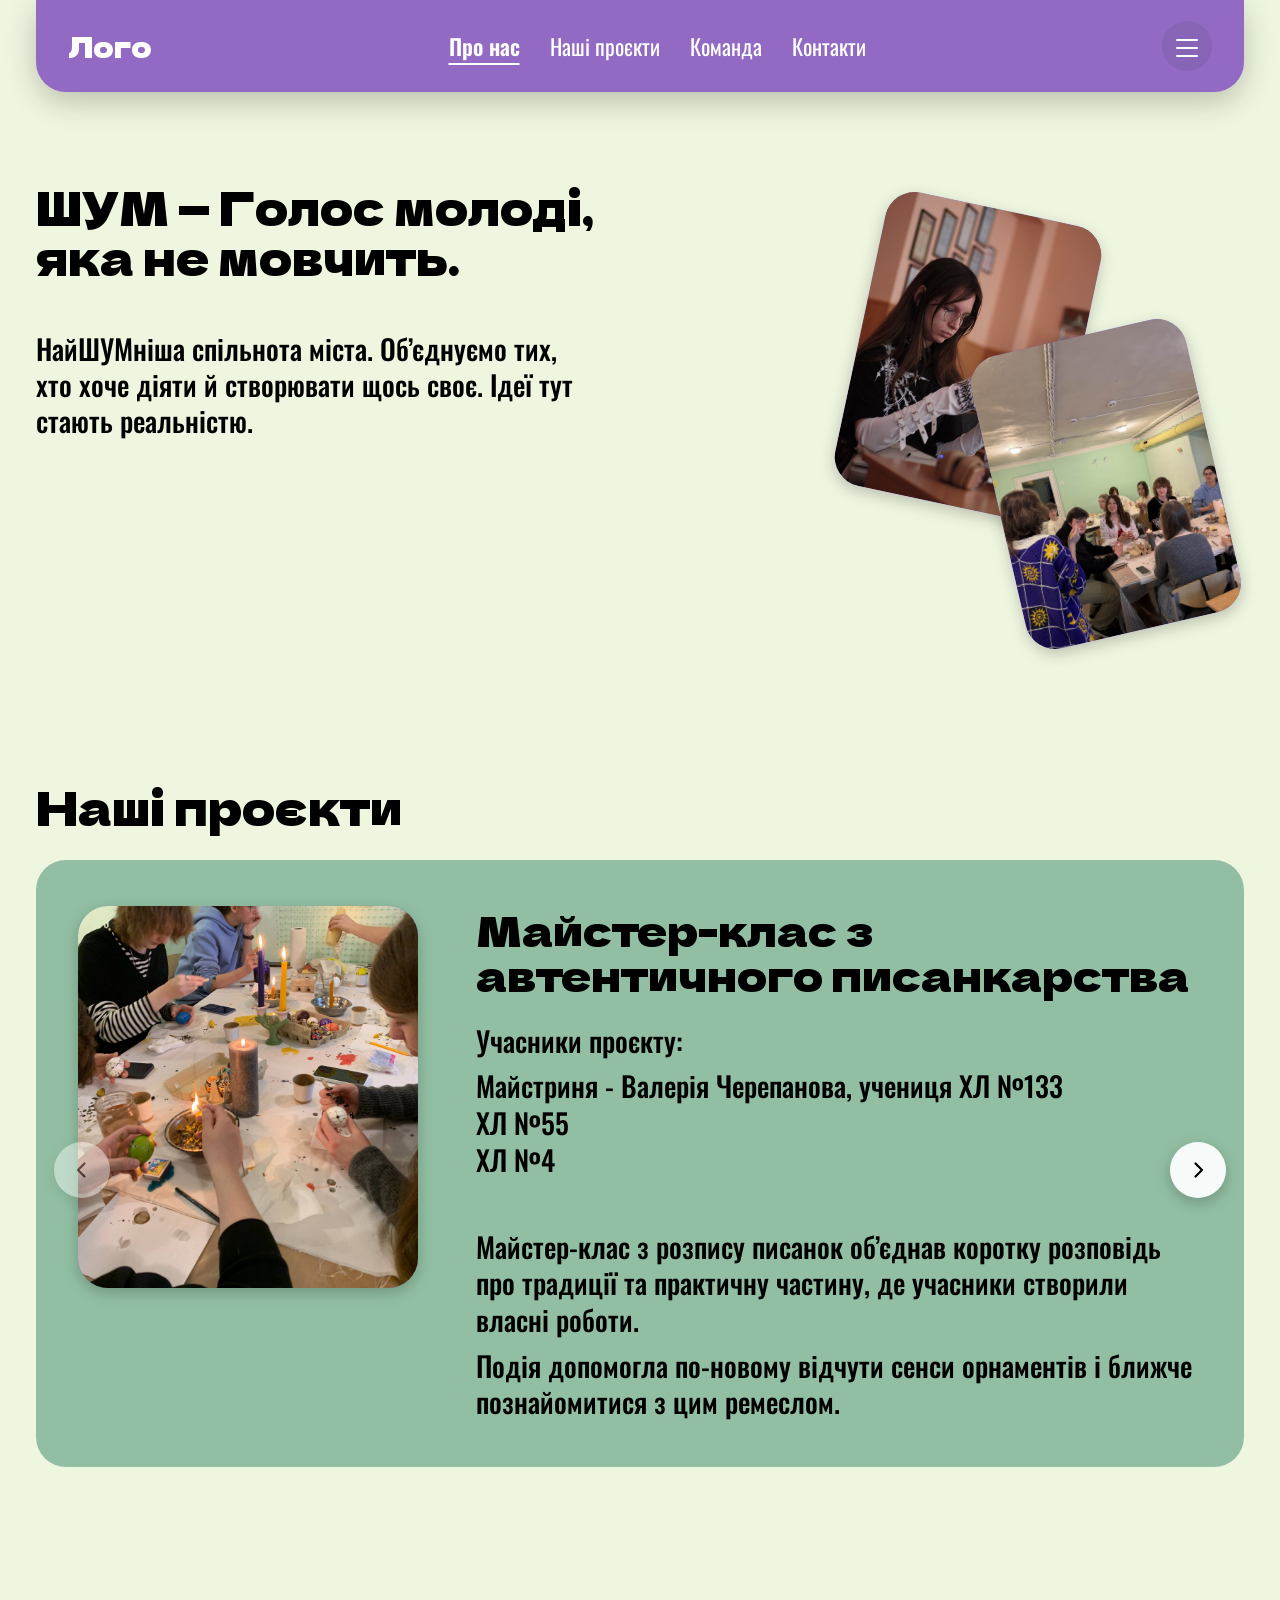
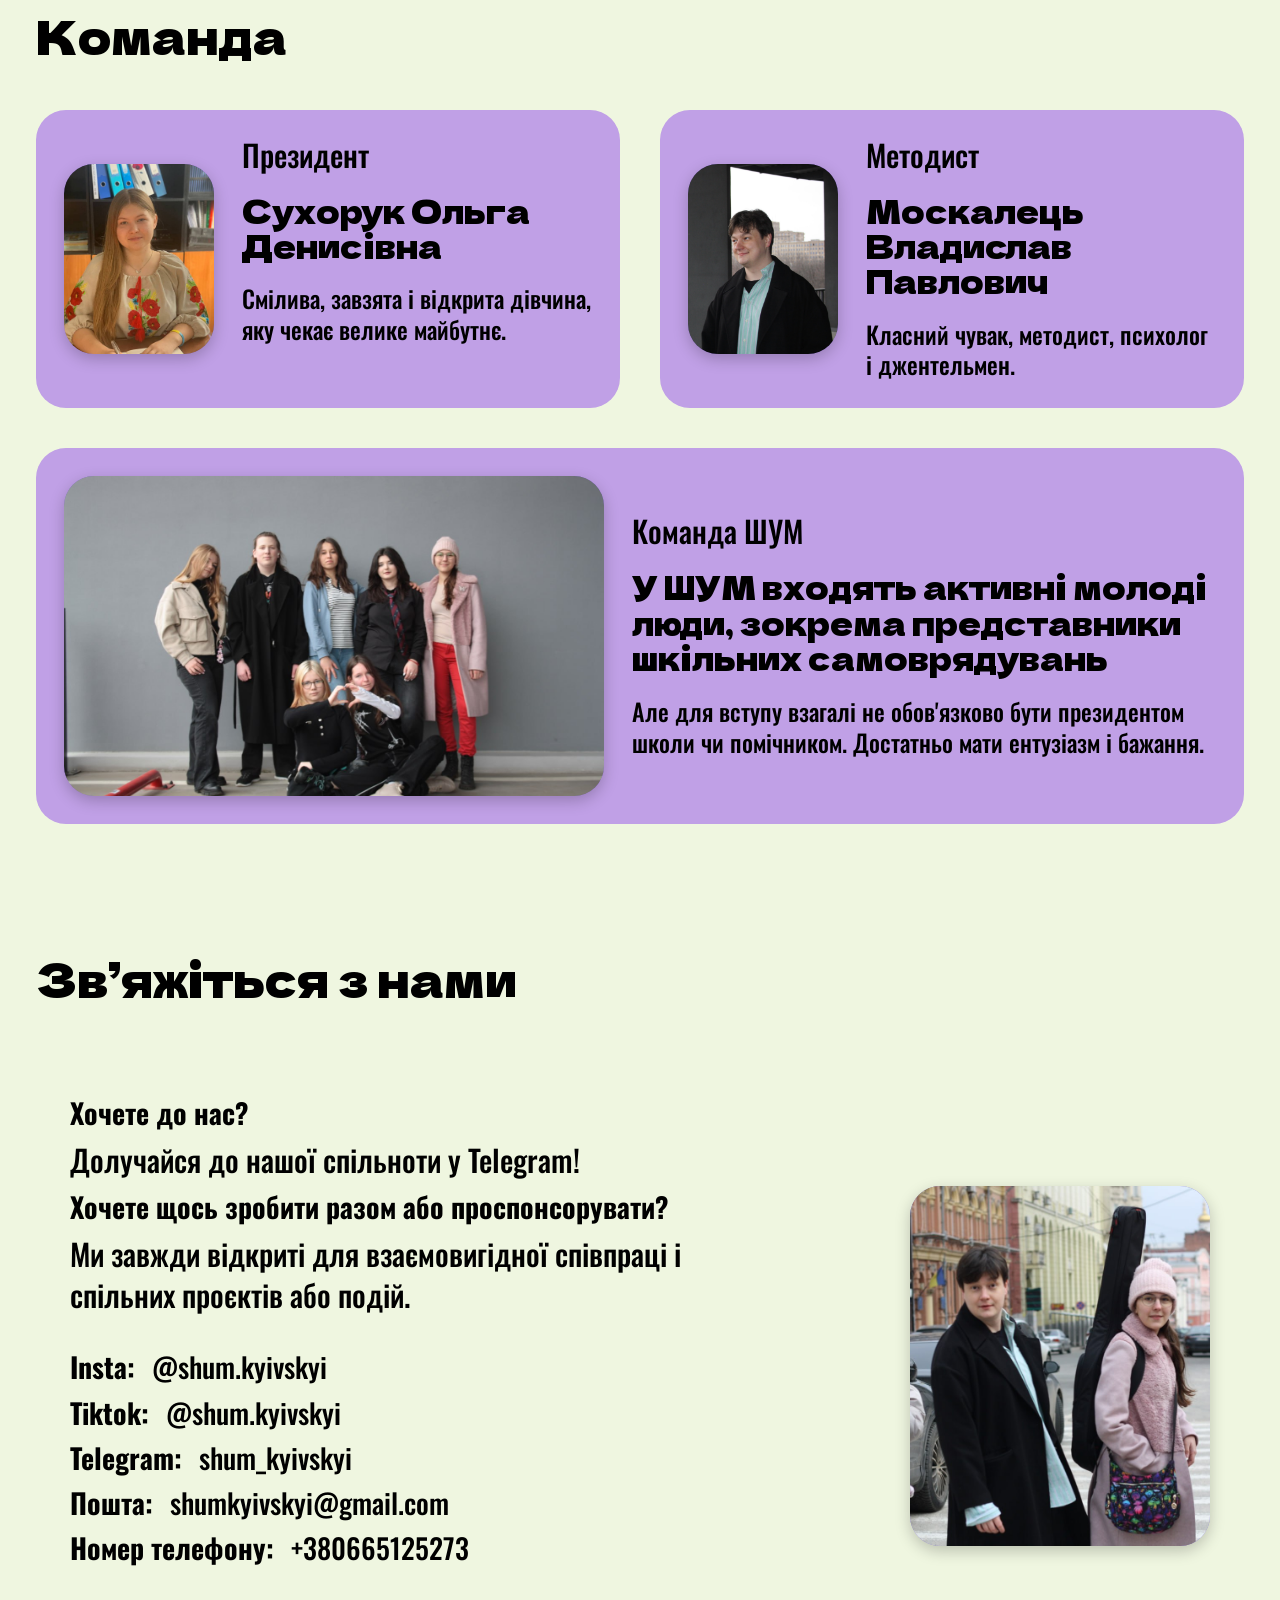
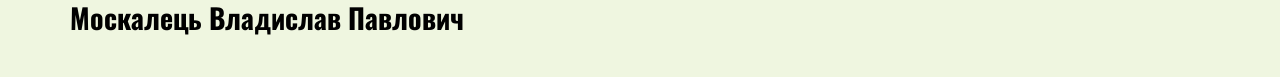
==== commit 5adc6c7f: "Ver. 5 update Supposed to be a final one, except deleting old unneeded stuff. Of cource maybe some r" ====
--- a/index.html
+++ b/index.html
@@ -6,7 +6,10 @@
     <meta name="viewport" content="width=device-width, initial-scale=1.0" />
     <link rel="preconnect" href="https://fonts.googleapis.com" />
     <link rel="preconnect" href="https://fonts.gstatic.com" crossorigin />
-    <link href="https://fonts.googleapis.com/css2?family=Dela+Gothic+One&family=Oswald:wght@400;500;600;700&display=swap" rel="stylesheet" />
+    <link
+      href="https://fonts.googleapis.com/css2?family=Dela+Gothic+One&family=Oswald:wght@400;500;600;700&display=swap"
+      rel="stylesheet"
+    />
     <link rel="stylesheet" href="css/reset.css" />
     <link rel="stylesheet" href="css/header.css" />
     <link rel="stylesheet" href="css/about.css" />
@@ -16,25 +19,83 @@
     <link rel="stylesheet" href="css/responsive.css" />
   </head>
   <body data-page="home">
-    <a class="skip-link" href="#main-content" data-i18n="skip.main">Перейти до основного вмісту</a>
+    <a class="skip-link" href="#main-content" data-i18n="skip.main"
+      >Перейти до основного вмісту</a
+    >
     <header class="header">
       <div class="header-box">
-        <a class="logo" data-lang-link="index.html" data-hash="about" href="index.html?lang=ua#about">Лого</a>
+        <a
+          class="logo"
+          data-lang-link="index.html"
+          data-hash="about"
+          href="index.html?lang=ua#about"
+          >Лого</a
+        >
 
         <nav class="desktop-nav" aria-label="Main navigation">
-          <a class="nav-link active-link" data-nav-key data-section="about" data-i18n="nav.about" data-lang-link="index.html" data-hash="about" href="index.html?lang=ua#about">Про нас</a>
-          <a class="nav-link" data-nav-key data-section="projects" data-i18n="nav.projects" data-lang-link="index.html" data-hash="projects" href="index.html?lang=ua#projects">Наші проєкти</a>
-          <a class="nav-link" data-nav-key data-section="team" data-i18n="nav.team" data-lang-link="index.html" data-hash="team" href="index.html?lang=ua#team">Команда</a>
-          <a class="nav-link" data-nav-key data-section="contacts" data-i18n="nav.contacts" data-lang-link="index.html" data-hash="contacts" href="index.html?lang=ua#contacts">Контакти</a>
+          <a
+            class="nav-link active-link"
+            data-nav-key
+            data-section="about"
+            data-i18n="nav.about"
+            data-lang-link="index.html"
+            data-hash="about"
+            href="index.html?lang=ua#about"
+            >Про нас</a
+          >
+          <a
+            class="nav-link"
+            data-nav-key
+            data-section="projects"
+            data-i18n="nav.projects"
+            data-lang-link="index.html"
+            data-hash="projects"
+            href="index.html?lang=ua#projects"
+            >Наші проєкти</a
+          >
+          <a
+            class="nav-link"
+            data-nav-key
+            data-section="team"
+            data-i18n="nav.team"
+            data-lang-link="index.html"
+            data-hash="team"
+            href="index.html?lang=ua#team"
+            >Команда</a
+          >
+          <a
+            class="nav-link"
+            data-nav-key
+            data-section="contacts"
+            data-i18n="nav.contacts"
+            data-lang-link="index.html"
+            data-hash="contacts"
+            href="index.html?lang=ua#contacts"
+            >Контакти</a
+          >
         </nav>
 
-        <button class="menu-toggle desktop-menu-toggle" type="button" aria-label="Відкрити меню" aria-expanded="false" aria-controls="site-menu-panel" data-menu-toggle>
+        <button
+          class="menu-toggle desktop-menu-toggle"
+          type="button"
+          aria-label="Відкрити меню"
+          aria-expanded="false"
+          aria-controls="site-menu-panel"
+          data-menu-toggle
+        >
           <span class="menu-toggle-line menu-toggle-line-top"></span>
           <span class="menu-toggle-line menu-toggle-line-middle"></span>
           <span class="menu-toggle-line menu-toggle-line-bottom"></span>
         </button>
 
-        <button class="menu-toggle mobile-menu-toggle" type="button" aria-label="Відкрити меню" aria-expanded="false" aria-controls="site-menu-panel" data-menu-toggle>
+        <button
+          class="menu-toggle mobile-menu-toggle"
+          type="button"
+          aria-label="Відкрити меню"
+          aria-expanded="false"
+          aria-controls="site-menu-panel"
+          data-menu-toggle
+        >
           <span class="menu-toggle-line menu-toggle-line-top"></span>
           <span class="menu-toggle-line menu-toggle-line-middle"></span>
           <span class="menu-toggle-line menu-toggle-line-bottom"></span>
@@ -43,31 +104,83 @@
         <div class="utility-panel" id="site-menu-panel">
           <div class="panel-nav">
             <nav class="panel-nav-links" aria-label="Mobile navigation">
-              <a class="panel-nav-link" data-nav-key data-section="about" data-i18n="nav.about" data-lang-link="index.html" data-hash="about" href="index.html?lang=ua#about">Про нас</a>
-              <a class="panel-nav-link" data-nav-key data-section="projects" data-i18n="nav.projects" data-lang-link="index.html" data-hash="projects" href="index.html?lang=ua#projects">Наші проєкти</a>
-              <a class="panel-nav-link" data-nav-key data-section="team" data-i18n="nav.team" data-lang-link="index.html" data-hash="team" href="index.html?lang=ua#team">Команда</a>
-              <a class="panel-nav-link" data-nav-key data-section="contacts" data-i18n="nav.contacts" data-lang-link="index.html" data-hash="contacts" href="index.html?lang=ua#contacts">Контакти</a>
+              <a
+                class="panel-nav-link"
+                data-nav-key
+                data-section="about"
+                data-i18n="nav.about"
+                data-lang-link="index.html"
+                data-hash="about"
+                href="index.html?lang=ua#about"
+                >Про нас</a
+              >
+              <a
+                class="panel-nav-link"
+                data-nav-key
+                data-section="projects"
+                data-i18n="nav.projects"
+                data-lang-link="index.html"
+                data-hash="projects"
+                href="index.html?lang=ua#projects"
+                >Наші проєкти</a
+              >
+              <a
+                class="panel-nav-link"
+                data-nav-key
+                data-section="team"
+                data-i18n="nav.team"
+                data-lang-link="index.html"
+                data-hash="team"
+                href="index.html?lang=ua#team"
+                >Команда</a
+              >
+              <a
+                class="panel-nav-link"
+                data-nav-key
+                data-section="contacts"
+                data-i18n="nav.contacts"
+                data-lang-link="index.html"
+                data-hash="contacts"
+                href="index.html?lang=ua#contacts"
+                >Контакти</a
+              >
             </nav>
           </div>
 
           <div class="panel-section">
             <p class="panel-title" data-i18n="menu.social">Соцмережі</p>
             <div class="panel-social">
-              <a class="panel-social-link" href="https://instagram.com/shum" aria-label="Instagram">
+              <a
+                class="panel-social-link"
+                href="https://instagram.com/shum"
+                aria-label="Instagram"
+              >
                 <svg viewBox="0 0 24 24" aria-hidden="true">
                   <rect x="3" y="3" width="18" height="18" rx="5"></rect>
                   <circle cx="12" cy="12" r="4.2"></circle>
                   <circle cx="17.2" cy="6.8" r="1"></circle>
                 </svg>
               </a>
-              <a class="panel-social-link" href="https://facebook.com/shum" aria-label="Facebook">
+              <a
+                class="panel-social-link"
+                href="https://facebook.com/shum"
+                aria-label="Facebook"
+              >
                 <svg viewBox="0 0 24 24" aria-hidden="true">
-                  <path d="M13.3 20v-6.5h2.2l.4-2.7h-2.6V9.1c0-.8.3-1.4 1.4-1.4H16V5.4c-.4-.1-1.1-.2-2-.2-2.3 0-3.7 1.4-3.7 4v1.6H8v2.7h2.3V20h3Z"></path>
+                  <path
+                    d="M13.3 20v-6.5h2.2l.4-2.7h-2.6V9.1c0-.8.3-1.4 1.4-1.4H16V5.4c-.4-.1-1.1-.2-2-.2-2.3 0-3.7 1.4-3.7 4v1.6H8v2.7h2.3V20h3Z"
+                  ></path>
                 </svg>
               </a>
-              <a class="panel-social-link" href="https://t.me/shum" aria-label="Telegram">
+              <a
+                class="panel-social-link"
+                href="https://t.me/shum"
+                aria-label="Telegram"
+              >
                 <svg viewBox="0 0 24 24" aria-hidden="true">
-                  <path d="M21 4L3.8 10.6c-.8.3-.8 1.5 0 1.8l4.4 1.5 1.6 5c.2.7 1.1.9 1.6.3l2.6-3.2 4.5 3.4c.7.5 1.6.1 1.8-.8L21 4Z"></path>
+                  <path
+                    d="M21 4L3.8 10.6c-.8.3-.8 1.5 0 1.8l4.4 1.5 1.6 5c.2.7 1.1.9 1.6.3l2.6-3.2 4.5 3.4c.7.5 1.6.1 1.8-.8L21 4Z"
+                  ></path>
                   <path d="M8.4 13.9 18.9 6.6"></path>
                 </svg>
               </a>
@@ -77,14 +190,44 @@
           <div class="panel-section">
             <p class="panel-title" data-i18n="menu.accessibility">Інклюзія</p>
             <div class="panel-controls">
-              <button class="toggle-chip" type="button" data-theme-toggle data-i18n="menu.darkMode">Темна тема</button>
+              <button
+                class="toggle-chip"
+                type="button"
+                data-theme-toggle
+                data-i18n="menu.darkMode"
+              >
+                Темна тема
+              </button>
               <div class="font-tools-row">
-                <span class="panel-label" data-i18n="menu.textSize">Розмір тексту</span>
+                <span class="panel-label" data-i18n="menu.textSize"
+                  >Розмір тексту</span
+                >
                 <div class="font-tools">
-                  <button class="font-button" type="button" data-font-step="-0.1" aria-label="Зменшити текст">A−</button>
+                  <button
+                    class="font-button"
+                    type="button"
+                    data-font-step="-0.1"
+                    aria-label="Зменшити текст"
+                  >
+                    A−
+                  </button>
                   <span class="font-size-value" data-font-value>100%</span>
-                  <button class="font-button" type="button" data-font-step="0.1" aria-label="Збільшити текст">A+</button>
-                  <button class="font-button" type="button" data-font-reset aria-label="Скинути розмір тексту">↺</button>
+                  <button
+                    class="font-button"
+                    type="button"
+                    data-font-step="0.1"
+                    aria-label="Збільшити текст"
+                  >
+                    A+
+                  </button>
+                  <button
+                    class="font-button"
+                    type="button"
+                    data-font-reset
+                    aria-label="Скинути розмір тексту"
+                  >
+                    ↺
+                  </button>
                 </div>
               </div>
             </div>
@@ -93,20 +236,36 @@
           <div class="panel-section">
             <p class="panel-title" data-i18n="menu.language">Мова</p>
             <div class="language-switch">
-              <button class="language-button is-active" type="button" data-lang-switch="ua">UA</button>
-              <button class="language-button" type="button" data-lang-switch="en">EN</button>
-            </div>
-          </div>
-
-          <div class="panel-section">
-            <a class="utility-link" data-lang-link="projects.html" href="projects.html?lang=ua">
+              <button
+                class="language-button is-active"
+                type="button"
+                data-lang-switch="ua"
+              >
+                UA
+              </button>
+              <button
+                class="language-button"
+                type="button"
+                data-lang-switch="en"
+              >
+                EN
+              </button>
+            </div>
+          </div>
+
+          <!-- <div class="panel-section">
+            <a
+              class="utility-link"
+              data-lang-link="projects.html"
+              href="projects.html?lang=ua"
+            >
               <span data-i18n="menu.allProjects">Усі проєкти</span>
               <svg viewBox="0 0 24 24" aria-hidden="true">
                 <path d="M5 12h14"></path>
                 <path d="m13 6 6 6-6 6"></path>
               </svg>
             </a>
-          </div>
+          </div> -->
         </div>
       </div>
     </header>
@@ -115,8 +274,13 @@
       <section class="about" id="about">
         <div class="about-box">
           <div class="about-copy">
-            <h1 class="about-title" data-i18n="about.title">ШУМ — Голос молоді, яка не мовчить.</h1>
-            <p class="about-text" data-i18n="about.text">НайШУМніша спільнота міста. Об’єднуємо тих, хто хоче діяти й створювати щось своє. Ідеї тут стають реальністю.</p>
+            <h1 class="about-title" data-i18n="about.title">
+              ШУМ — Голос молоді, яка не мовчить.
+            </h1>
+            <p class="about-text" data-i18n="about.text">
+              НайШУМніша спільнота міста. Об’єднуємо тих, хто хоче діяти й
+              створювати щось своє. Ідеї тут стають реальністю.
+            </p>
           </div>
 
           <div class="about-visual" aria-label="Фото організації">
@@ -133,24 +297,38 @@
       <section class="projects" id="projects">
         <div class="projects-box">
           <div class="projects-head">
-            <h2 class="projects-title" data-i18n="projects.title">Наші проєкти</h2>
-            <a class="section-link-chip" data-lang-link="projects.html" href="projects.html?lang=ua">
+            <h2 class="projects-title" data-i18n="projects.title">
+              Наші проєкти
+            </h2>
+            <!-- <a
+              class="section-link-chip"
+              data-lang-link="projects.html"
+              href="projects.html?lang=ua"
+            >
               <span data-i18n="projects.more">Усі проєкти</span>
               <svg viewBox="0 0 24 24" aria-hidden="true">
                 <path d="M5 12h14"></path>
                 <path d="m13 6 6 6-6 6"></path>
               </svg>
-            </a>
+            </a> -->
           </div>
 
           <div class="projects-slider">
-            <button class="project-arrow project-arrow-left" type="button" aria-label="Попередній проєкт">
+            <button
+              class="project-arrow project-arrow-left"
+              type="button"
+              aria-label="Попередній проєкт"
+            >
               <svg viewBox="0 0 24 24" aria-hidden="true">
                 <path d="M14.5 5.5 8 12l6.5 6.5"></path>
               </svg>
             </button>
 
-            <button class="project-arrow project-arrow-right" type="button" aria-label="Наступний проєкт">
+            <button
+              class="project-arrow project-arrow-right"
+              type="button"
+              aria-label="Наступний проєкт"
+            >
               <svg viewBox="0 0 24 24" aria-hidden="true">
                 <path d="M9.5 5.5 16 12l-6.5 6.5"></path>
               </svg>
@@ -160,12 +338,19 @@
               <div class="projects-track">
                 <article class="project-card" data-project-id="pysanky">
                   <div class="project-media">
-                    <a class="project-photo project-photo-full" data-project-link href="projects.html?lang=ua#project-pysanky">
-                      <img src="assets/images/project-1.png" alt="Фото проєкту 1" />
+                    <a class="project-photo project-photo-full" href="">
+                      <!-- data-project-link
+                      href="projects.html?lang=ua#project-pysanky" -->
+                      <img
+                        src="assets/images/project-1.png"
+                        alt="Фото проєкту 1"
+                      />
                     </a>
                   </div>
                   <div class="project-copy">
-                    <a class="project-link" data-project-title data-project-link href="projects.html?lang=ua#project-pysanky"></a>
+                    <a class="project-link" data-project-title href=""></a>
+                    <!-- data-project-link
+                    href="projects.html?lang=ua#project-pysanky" -->
                     <p class="project-lead" data-project-lead></p>
                     <p class="project-members" data-project-members></p>
                     <p class="project-text" data-project-text></p>
@@ -174,15 +359,19 @@
 
                 <article class="project-card" data-project-id="together">
                   <div class="project-media">
-                    <a class="project-photo project-photo-top" data-project-link href="projects.html?lang=ua#project-together">
-                      <img src="assets/images/project-top.svg" alt="Фото проєкту 2" />
-                    </a>
-                    <a class="project-photo project-photo-bottom" data-project-link href="projects.html?lang=ua#project-together">
-                      <img src="assets/images/project-bottom.svg" alt="Фото проєкту 3" />
+                    <a class="project-photo project-photo-full" href="">
+                      <!-- data-project-link
+                      href="projects.html?lang=ua#project-together" -->
+                      <img
+                        src="assets/images/project-2.png"
+                        alt="Фото проєкту 2"
+                      />
                     </a>
                   </div>
                   <div class="project-copy">
-                    <a class="project-link" data-project-title data-project-link href="projects.html?lang=ua#project-together"></a>
+                    <a class="project-link" data-project-title href=""></a>
+                    <!-- data-project-link
+                      href="projects.html?lang=ua#project-together" -->
                     <p class="project-lead" data-project-lead></p>
                     <p class="project-members" data-project-members></p>
                     <p class="project-text" data-project-text></p>
@@ -191,15 +380,19 @@
 
                 <article class="project-card" data-project-id="reuse">
                   <div class="project-media">
-                    <a class="project-photo project-photo-top" data-project-link href="projects.html?lang=ua#project-reuse">
-                      <img src="assets/images/project-top.svg" alt="Фото проєкту 4" />
-                    </a>
-                    <a class="project-photo project-photo-bottom" data-project-link href="projects.html?lang=ua#project-reuse">
-                      <img src="assets/images/project-bottom.svg" alt="Фото проєкту 5" />
+                    <a class="project-photo project-photo-full" href="">
+                      <!-- data-project-link
+                      href="projects.html?lang=ua#project-reuse" -->
+                      <img
+                        src="assets/images/project-3.png"
+                        alt="Фото проєкту 4"
+                      />
                     </a>
                   </div>
                   <div class="project-copy">
-                    <a class="project-link" data-project-title data-project-link href="projects.html?lang=ua#project-reuse"></a>
+                    <a class="project-link" data-project-title href=""></a>
+                    <!-- data-project-link
+                      href="projects.html?lang=ua#project-reuse" -->
                     <p class="project-lead" data-project-lead></p>
                     <p class="project-members" data-project-members></p>
                     <p class="project-text" data-project-text></p>
@@ -217,12 +410,16 @@
           <div class="team-grid">
             <article class="team-person">
               <div class="team-person-photo">
-                <img src="assets/images/president.svg" alt="Фото президента" />
+                <img src="assets/images/president.png" alt="Фото президента" />
               </div>
               <div class="team-person-copy">
-                <p class="team-role" data-i18n="team.role.president">Президент</p>
+                <p class="team-role" data-i18n="team.role.president">
+                  Президент
+                </p>
                 <h3 class="team-name" data-i18n="team.name.president">ПІБ</h3>
-                <p class="team-text" data-i18n="team.text.president">Короткий опис про людину.</p>
+                <p class="team-text" data-i18n="team.text.president">
+                  Короткий опис про людину.
+                </p>
               </div>
             </article>
 
@@ -231,20 +428,35 @@
                 <img src="assets/images/methodist.png" alt="Фото методиста" />
               </div>
               <div class="team-person-copy">
-                <p class="team-role" data-i18n="team.role.methodist">Методист</p>
-                <h3 class="team-name" data-i18n="team.name.methodist">Москалець Владислав Павлович</h3>
-                <p class="team-text" data-i18n="team.text.methodist">Класний чувак, методист, психолог і джентельмен.</p>
+                <p class="team-role" data-i18n="team.role.methodist">
+                  Методист
+                </p>
+                <h3 class="team-name" data-i18n="team.name.methodist">
+                  Москалець Владислав Павлович
+                </h3>
+                <p class="team-text" data-i18n="team.text.methodist">
+                  Класний чувак, методист, психолог і джентельмен.
+                </p>
               </div>
             </article>
 
             <article class="team-wide">
               <div class="team-wide-photo">
-                <img src="assets/images/team-photo.png" alt="Загальне фото команди" />
+                <img
+                  src="assets/images/team-photo.png"
+                  alt="Загальне фото команди"
+                />
               </div>
               <div class="team-wide-copy">
                 <p class="team-role" data-i18n="team.role.group">Команда ШУМ</p>
-                <h3 class="team-wide-name" data-i18n="team.name.group">У ШУМ входять активні молоді люди, зокрема представники шкільних самоврядувань</h3>
-                <p class="team-wide-text" data-i18n="team.text.group">Але для вступу взагалі не обов'язково бути президентом школи чи помічником. Достатньо мати ентузіазм і бажання.</p>
+                <h3 class="team-wide-name" data-i18n="team.name.group">
+                  У ШУМ входять активні молоді люди, зокрема представники
+                  шкільних самоврядувань
+                </h3>
+                <p class="team-wide-text" data-i18n="team.text.group">
+                  Але для вступу взагалі не обов'язково бути президентом школи
+                  чи помічником. Достатньо мати ентузіазм і бажання.
+                </p>
               </div>
             </article>
           </div>
@@ -253,42 +465,91 @@
 
       <section class="contacts" id="contacts">
         <div class="contacts-box">
-          <h2 class="contacts-title" data-i18n="contacts.title">Зв’яжіться з нами</h2>
+          <h2 class="contacts-title" data-i18n="contacts.title">
+            Зв’яжіться з нами
+          </h2>
 
           <div class="contacts-panel">
             <div class="contacts-copy">
               <div class="contacts-callout">
-                <p class="contact-line contact-label" data-i18n="contacts.callout.one.title">Хочете до нас?</p>
-                <p class="contacts-callout-text" data-i18n="contacts.callout.one.text">Долучайся до нашої спільноти у Telegram!</p>
+                <p
+                  class="contact-line contact-label"
+                  data-i18n="contacts.callout.one.title"
+                >
+                  Хочете до нас?
+                </p>
+                <p
+                  class="contacts-callout-text"
+                  data-i18n="contacts.callout.one.text"
+                >
+                  Долучайся до нашої спільноти у Telegram!
+                </p>
               </div>
 
               <div class="contacts-callout contacts-callout-second">
-                <p class="contact-line contact-label" data-i18n="contacts.callout.two.title">Хочете щось зробити разом або проспонсорувати?</p>
-                <p class="contacts-callout-text" data-i18n="contacts.callout.two.text">Ми завжди відкриті для взаємовигідної співпраці і спільних проєктів або подій.</p>
+                <p
+                  class="contact-line contact-label"
+                  data-i18n="contacts.callout.two.title"
+                >
+                  Хочете щось зробити разом або проспонсорувати?
+                </p>
+                <p
+                  class="contacts-callout-text"
+                  data-i18n="contacts.callout.two.text"
+                >
+                  Ми завжди відкриті для взаємовигідної співпраці і спільних
+                  проєктів або подій.
+                </p>
               </div>
 
               <div class="contacts-list">
                 <p class="contact-line">
-                  <span class="contact-label" data-i18n="contacts.insta">Insta:</span>
-                  <a class="contact-link" href="https://instagram.com/shum">@shum</a>
+                  <span class="contact-label" data-i18n="contacts.insta"
+                    >Insta:</span
+                  >
+                  <a
+                    class="contact-link"
+                    href="https://instagram.com/shum.kyivskyi"
+                    >@shum.kyivskyi</a
+                  >
                 </p>
                 <p class="contact-line">
-                  <span class="contact-label" data-i18n="contacts.facebook">Facebook:</span>
-                  <a class="contact-link" href="https://facebook.com/shum">@shum</a>
+                  <span class="contact-label" data-i18n="contacts.facebook"
+                    >TikTok:</span
+                  >
+                  <a
+                    class="contact-link"
+                    href="https://www.tiktok.com/@shum.kyivskyi"
+                    >@shum.kyivskyi</a
+                  >
                 </p>
                 <p class="contact-line">
-                  <span class="contact-label" data-i18n="contacts.telegram">Telegram:</span>
-                  <a class="contact-link" href="https://t.me/shum">@shum</a>
+                  <span class="contact-label" data-i18n="contacts.telegram"
+                    >Telegram:</span
+                  >
+                  <a class="contact-link" href="https://t.me/shum_kyivskyi"
+                    >shum_kyivskyi</a
+                  >
                 </p>
                 <p class="contact-line">
-                  <span class="contact-label" data-i18n="contacts.email">Пошта:</span>
-                  <a class="contact-link" href="mailto:shum123@gmail.com">shum123@gmail.com</a>
+                  <span class="contact-label" data-i18n="contacts.email"
+                    >Пошта:</span
+                  >
+                  <a class="contact-link" href="mailto:shumkyivskyi@gmail.com"
+                    >shumkyivskyi@gmail.com</a
+                  >
                 </p>
                 <p class="contact-line">
-                  <span class="contact-label" data-i18n="contacts.phone">Номер телефону:</span>
-                  <a class="contact-link" href="tel:+380665125273">+380665125273</a>
-                </p>
-                <p class="contact-person" data-i18n="contacts.person">Михайло Михайлович Михайличенко</p>
+                  <span class="contact-label" data-i18n="contacts.phone"
+                    >Номер телефону:</span
+                  >
+                  <a class="contact-link" href="tel:+380665125273"
+                    >+380665125273</a
+                  >
+                </p>
+                <p class="contact-person" data-i18n="contacts.person">
+                  Москалець Владислав Павлович
+                </p>
               </div>
             </div>
 
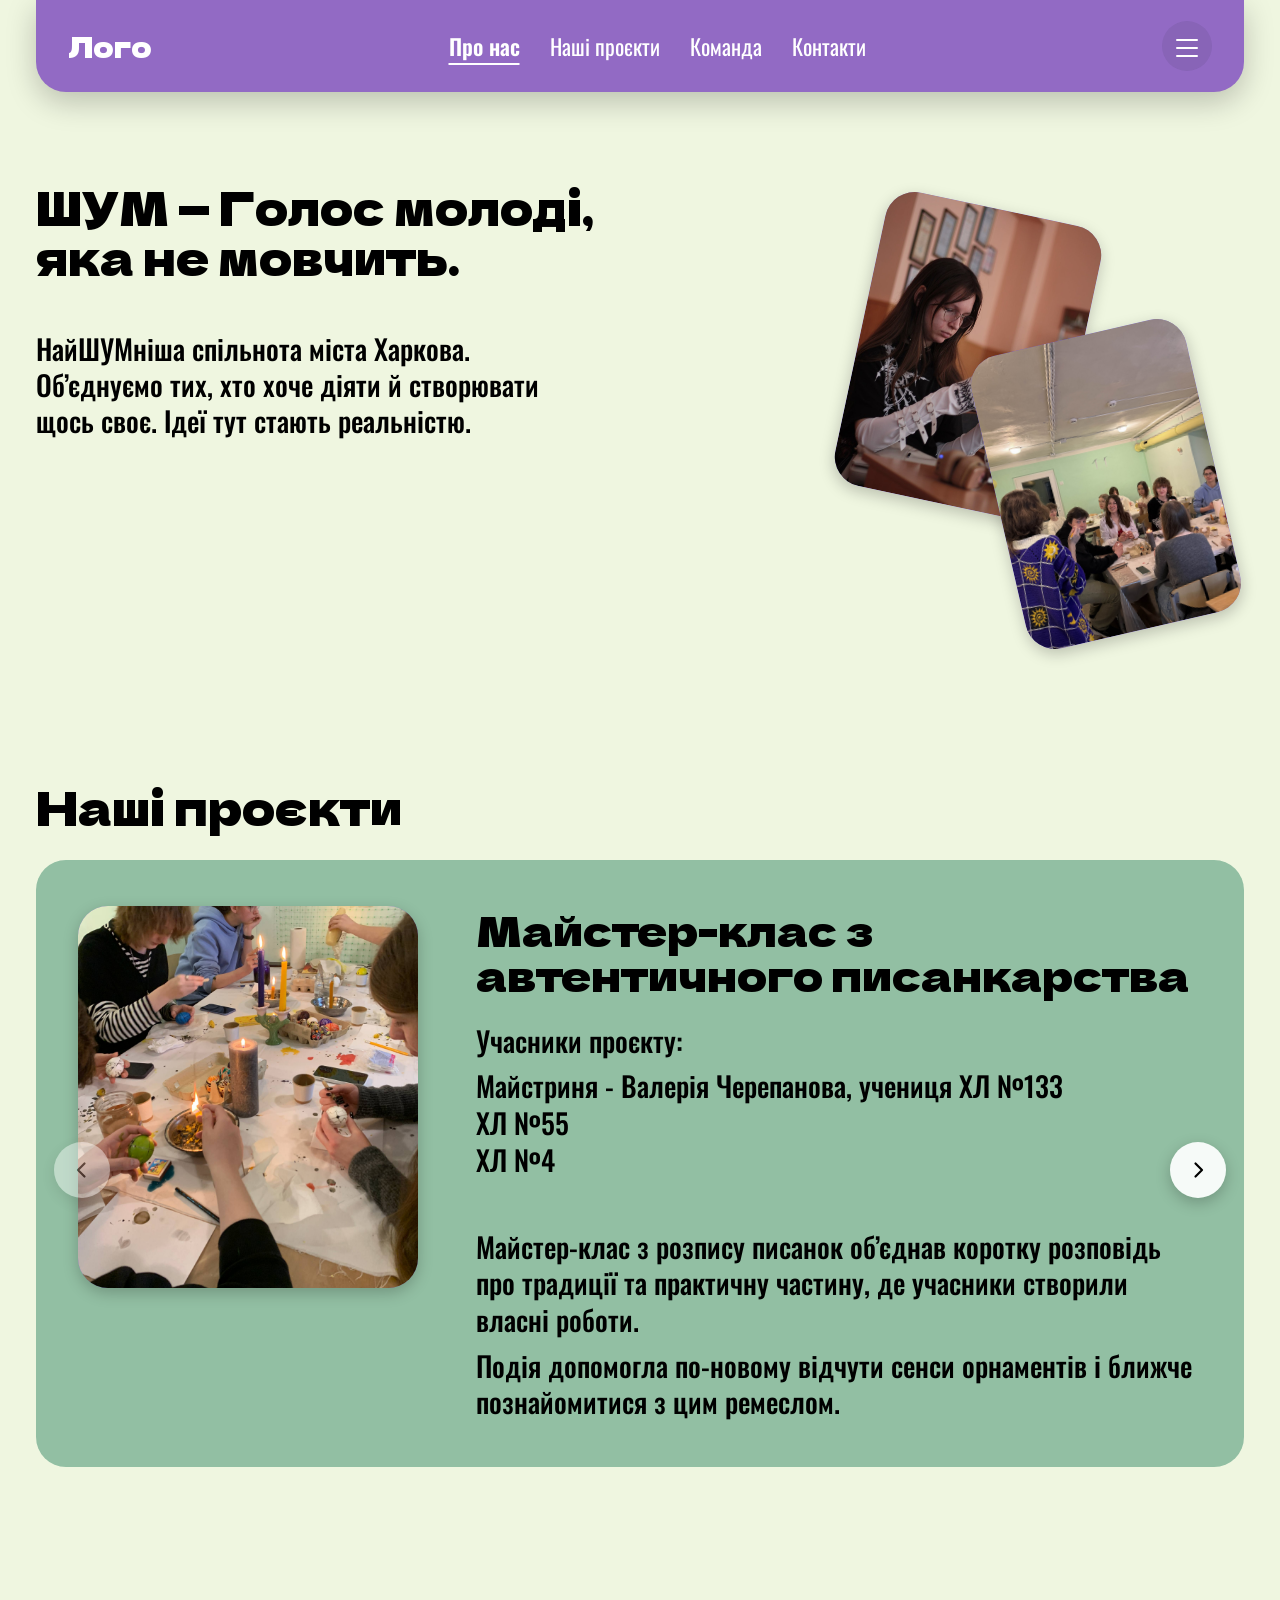
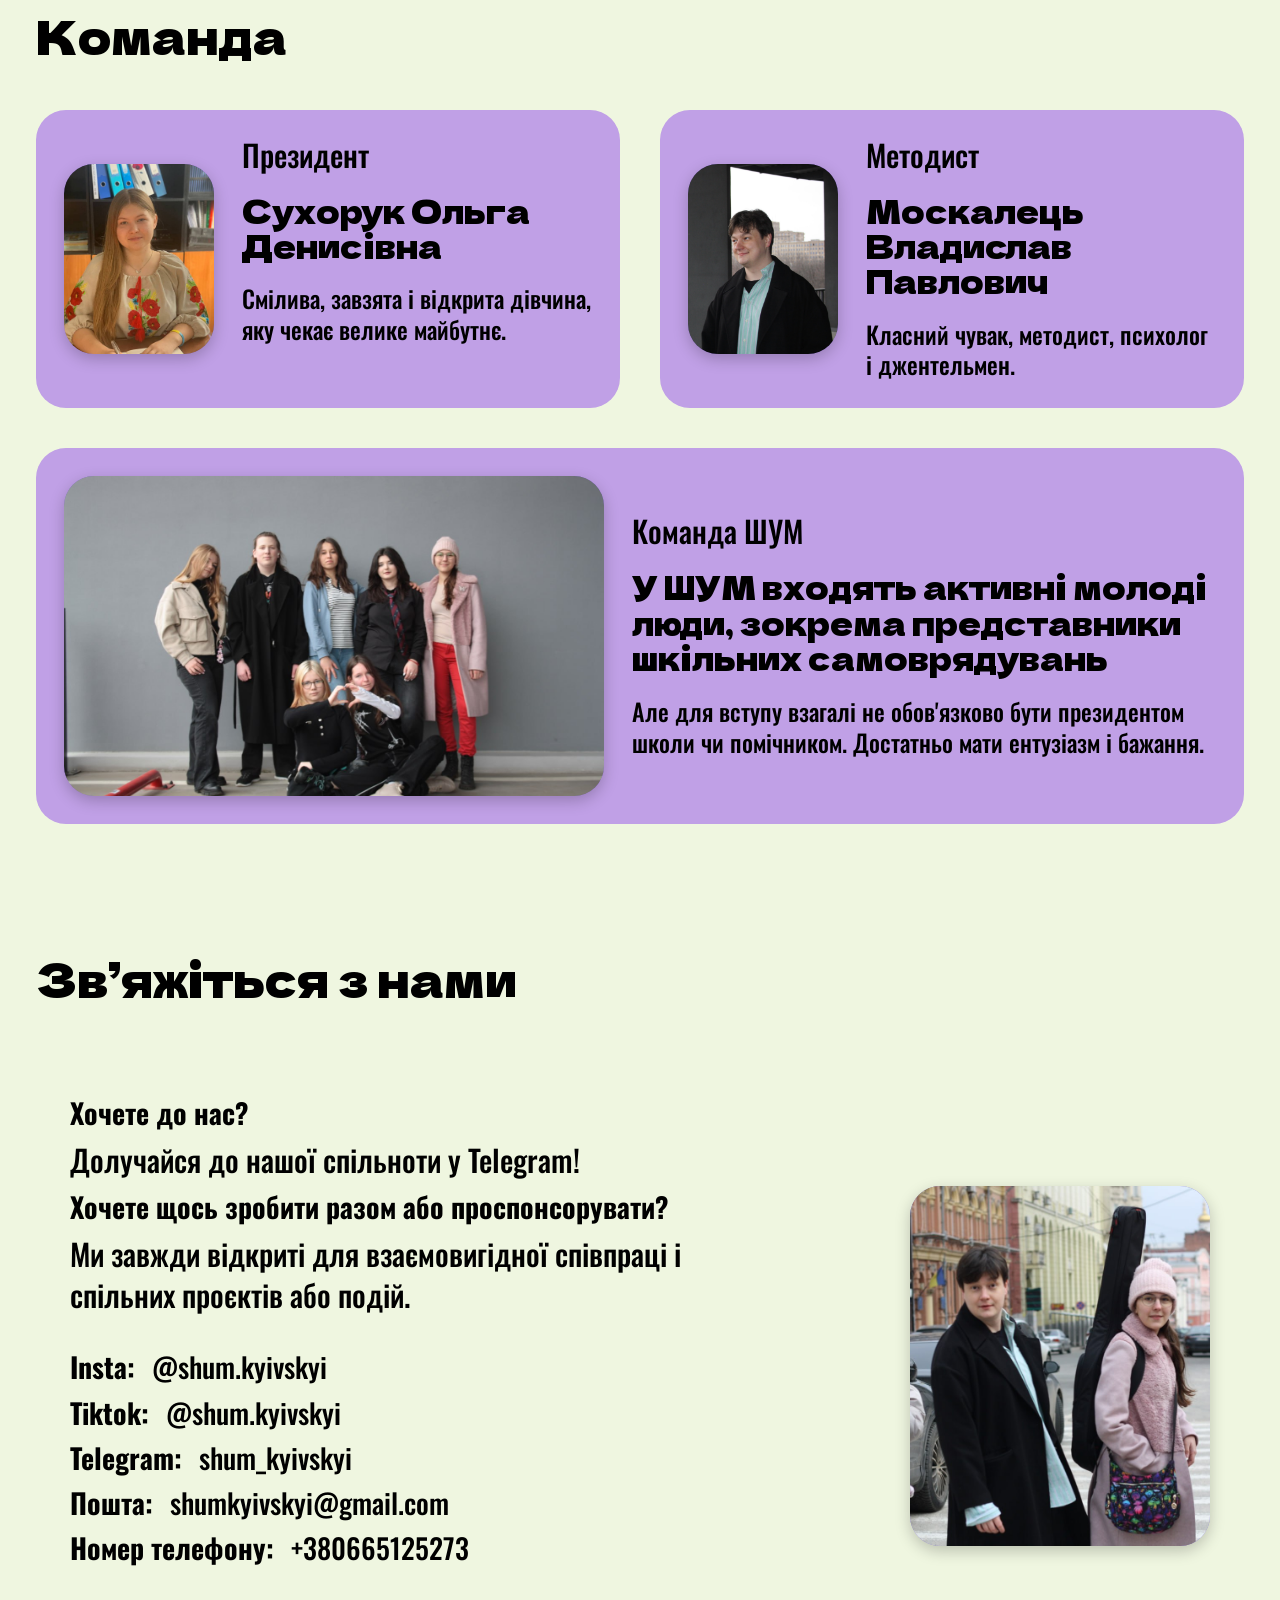
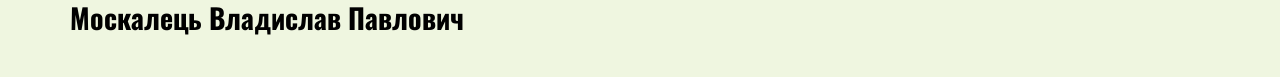
==== commit ce36abbd: "Small links fix" ====
--- a/index.html
+++ b/index.html
@@ -152,7 +152,7 @@
             <div class="panel-social">
               <a
                 class="panel-social-link"
-                href="https://instagram.com/shum"
+                href="https://instagram.com/shum.kyivskyi"
                 aria-label="Instagram"
               >
                 <svg viewBox="0 0 24 24" aria-hidden="true">
@@ -163,18 +163,18 @@
               </a>
               <a
                 class="panel-social-link"
-                href="https://facebook.com/shum"
-                aria-label="Facebook"
-              >
-                <svg viewBox="0 0 24 24" aria-hidden="true">
+                href="https://www.tiktok.com/@shum.kyivskyi"
+                aria-label="Tiktok"
+              >
+                <svg viewBox="0 0 24 24" aria-hidden="true" fill="currentColor">
                   <path
-                    d="M13.3 20v-6.5h2.2l.4-2.7h-2.6V9.1c0-.8.3-1.4 1.4-1.4H16V5.4c-.4-.1-1.1-.2-2-.2-2.3 0-3.7 1.4-3.7 4v1.6H8v2.7h2.3V20h3Z"
-                  ></path>
+                    d="M19.59 6.69a4.83 4.83 0 0 1-3.77-1.92V16.3a5.31 5.31 0 1 1-5.31-5.31c.2 0 .39.02.58.05v2.61a2.7 2.7 0 1 0 2.12 2.65V2h2.61a4.83 4.83 0 0 0 3.77 4.69v0Z"
+                  />
                 </svg>
               </a>
               <a
                 class="panel-social-link"
-                href="https://t.me/shum"
+                href="https://t.me/shum_kyivskyi"
                 aria-label="Telegram"
               >
                 <svg viewBox="0 0 24 24" aria-hidden="true">
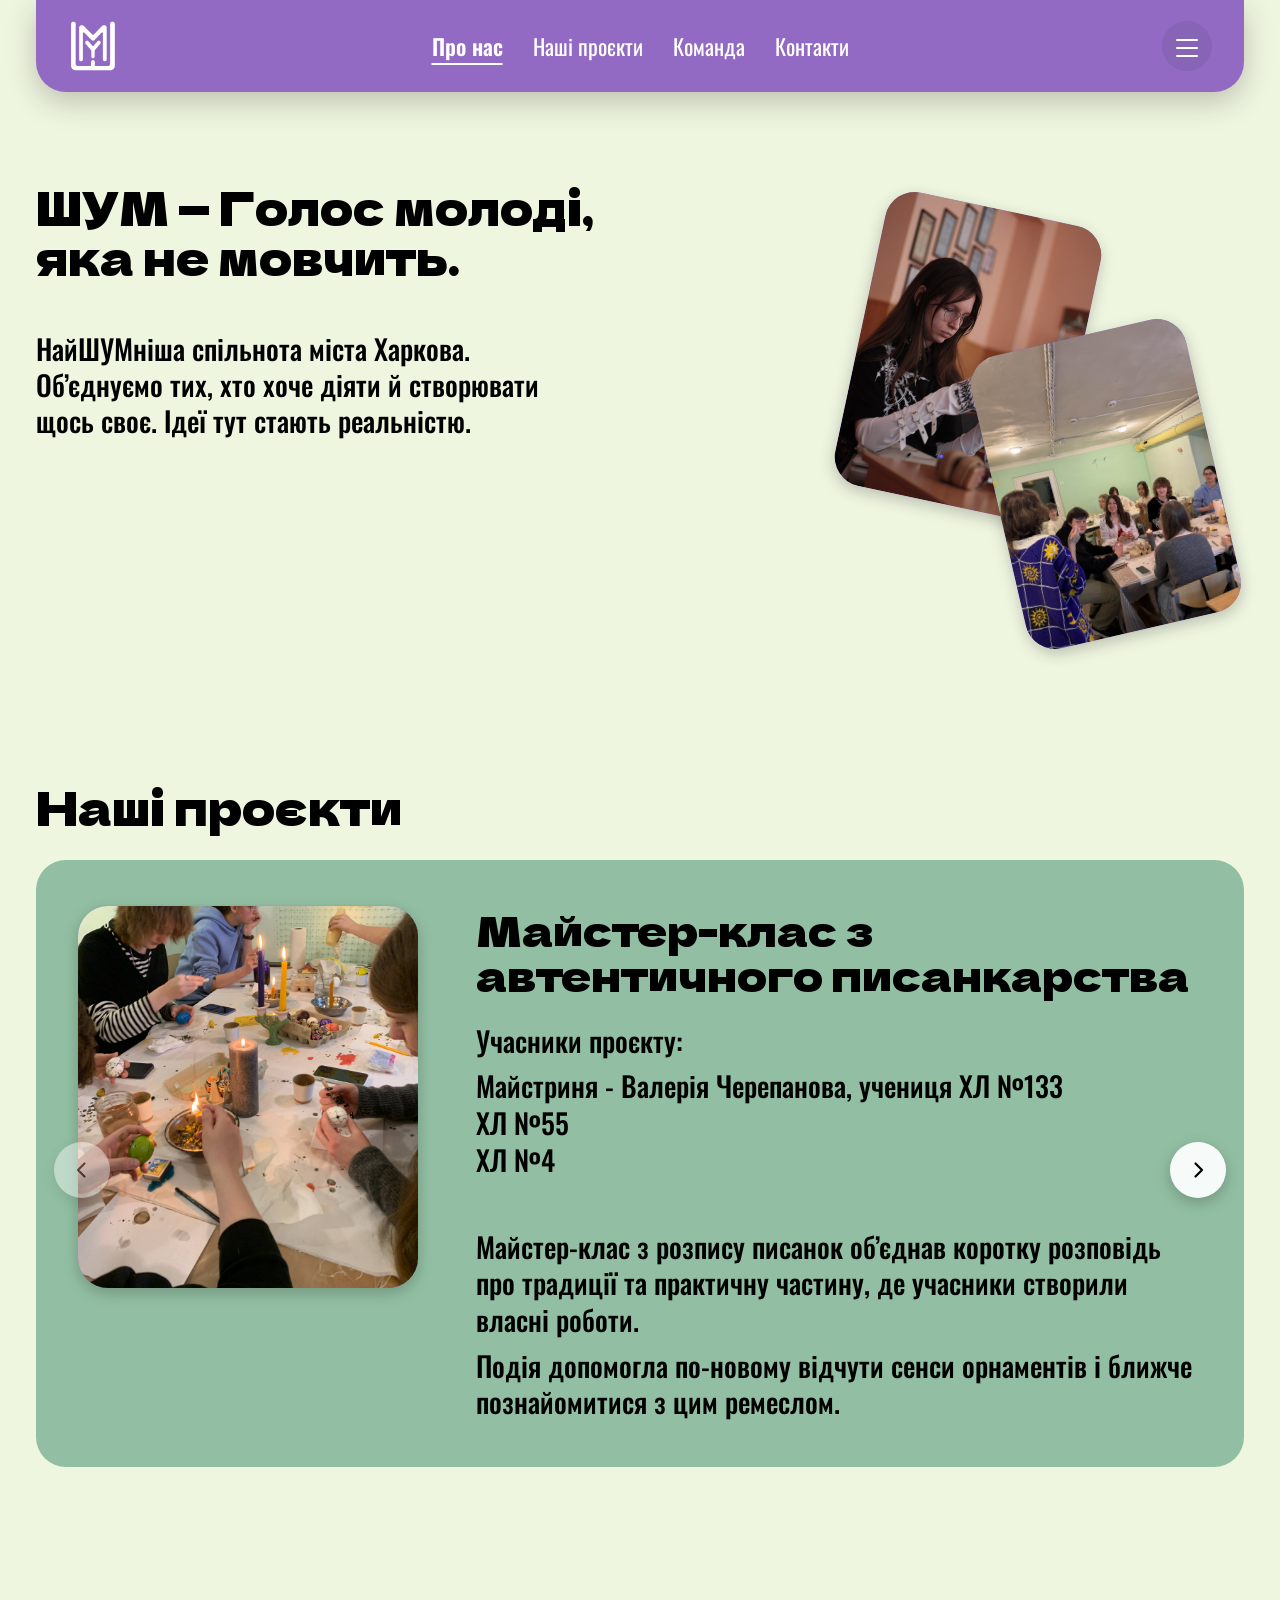
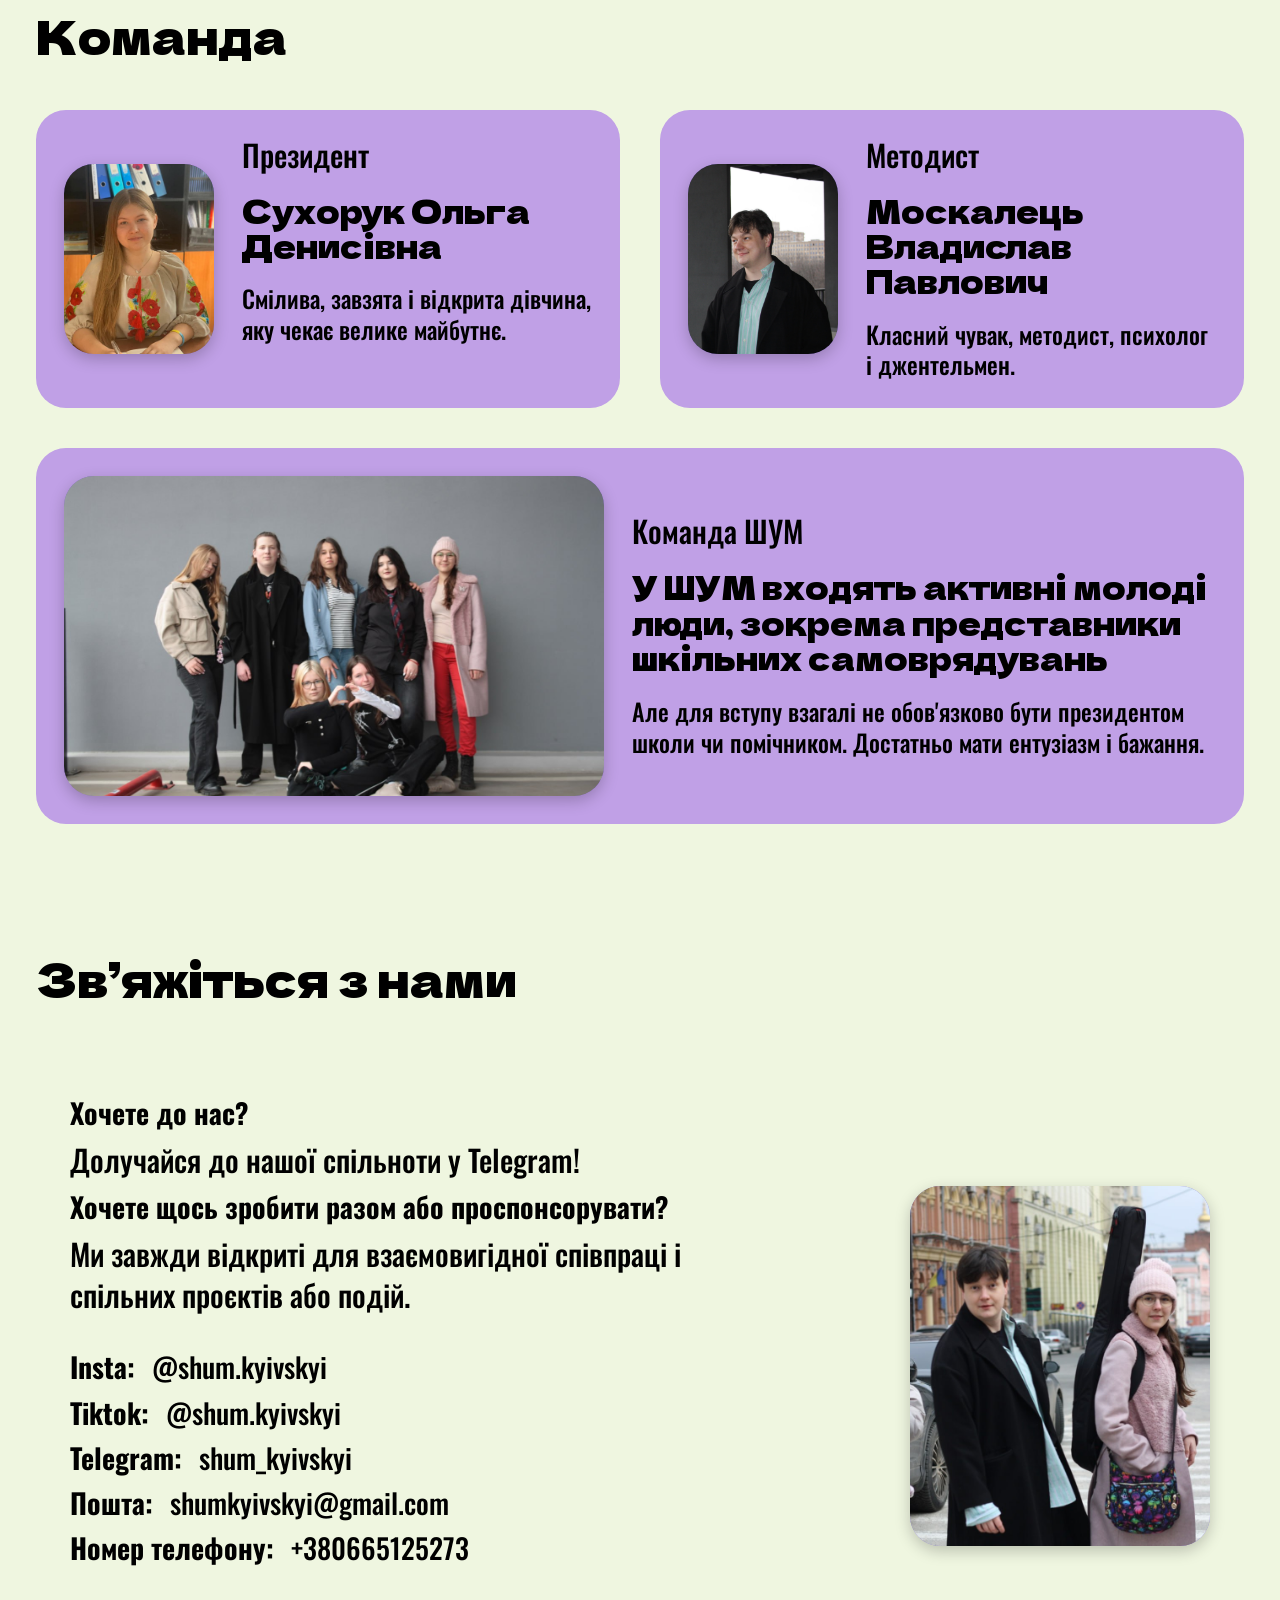
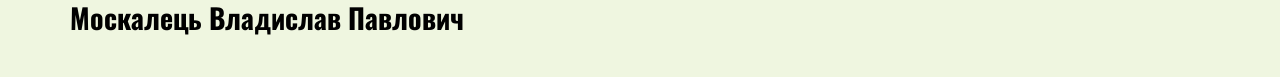
==== commit e7262078: "Added logo" ====
--- a/index.html
+++ b/index.html
@@ -29,8 +29,23 @@
           data-lang-link="index.html"
           data-hash="about"
           href="index.html?lang=ua#about"
-          >Лого</a
         >
+          <svg
+            aria-hidden="true"
+            xmlns="http://www.w3.org/2000/svg"
+            viewBox="0 0 555 615"
+            width="50"
+            height="50"
+          >
+            <path
+              fill="#ffffff"
+              fill-rule="evenodd"
+              d="M20 13 L13 20 L13 21 L12 22 L12 23 L11 24 L11 25 L10 26 L10 28 L9 29 L9 32 L8 33 L8 558 L9 559 L9 562 L10 563 L10 566 L11 567 L11 569 L12 570 L12 572 L13 573 L13 574 L14 575 L14 576 L15 577 L15 578 L16 579 L16 580 L19 583 L19 584 L29 594 L30 594 L32 596 L33 596 L35 598 L36 598 L37 599 L38 599 L39 600 L40 600 L41 601 L42 601 L43 602 L44 602 L45 603 L48 603 L49 604 L52 604 L53 605 L58 605 L59 606 L495 606 L496 605 L502 605 L503 604 L506 604 L507 603 L509 603 L510 602 L511 602 L512 601 L513 601 L514 600 L515 600 L516 599 L517 599 L518 598 L519 598 L521 596 L522 596 L525 593 L526 593 L533 586 L533 585 L535 583 L535 582 L537 580 L537 579 L539 577 L539 576 L540 575 L540 574 L541 573 L541 572 L542 571 L542 569 L543 568 L543 566 L544 565 L544 561 L545 560 L545 554 L546 553 L546 36 L545 35 L545 30 L544 29 L544 27 L543 26 L543 25 L542 24 L542 23 L541 22 L541 21 L539 19 L539 18 L536 15 L535 15 L532 12 L531 12 L530 11 L528 11 L527 10 L526 10 L525 9 L523 9 L522 8 L512 8 L511 9 L508 9 L507 10 L506 10 L505 11 L504 11 L503 12 L502 12 L501 13 L500 13 L493 20 L493 21 L491 23 L491 25 L490 26 L490 27 L489 28 L489 32 L488 33 L488 529 L487 530 L487 534 L486 535 L486 536 L485 537 L485 539 L483 541 L483 542 L476 549 L475 549 L474 550 L473 550 L471 552 L469 552 L468 553 L464 553 L463 554 L305 554 L303 552 L302 552 L301 551 L301 550 L300 549 L300 500 L299 499 L299 496 L298 495 L298 494 L297 493 L297 492 L295 490 L295 489 L291 485 L290 485 L289 484 L288 484 L287 483 L286 483 L285 482 L282 482 L281 481 L272 481 L271 482 L269 482 L268 483 L266 483 L264 485 L263 485 L257 491 L257 492 L255 494 L255 496 L254 497 L254 500 L253 501 L253 549 L252 550 L252 551 L250 553 L249 553 L248 554 L88 554 L87 553 L85 553 L84 552 L82 552 L81 551 L80 551 L79 550 L78 550 L76 548 L75 548 L71 544 L71 543 L68 540 L68 539 L67 538 L67 537 L66 536 L66 534 L65 533 L65 529 L64 528 L64 76 L65 75 L65 33 L64 32 L64 28 L63 27 L63 26 L62 25 L62 23 L60 21 L60 20 L58 18 L58 17 L55 14 L54 14 L52 12 L51 12 L50 11 L49 11 L48 10 L47 10 L46 9 L43 9 L42 8 L32 8 L31 9 L28 9 L27 10 L26 10 L25 11 L24 11 L23 12 L22 12 L21 13 Z
+              M123 55 L120 58 L119 58 L114 63 L114 64 L112 66 L112 67 L110 69 L110 71 L109 72 L109 73 L108 74 L108 77 L107 78 L107 477 L108 478 L108 480 L109 481 L109 482 L110 483 L110 484 L112 486 L112 487 L115 490 L116 490 L118 492 L119 492 L120 493 L121 493 L122 494 L125 494 L126 495 L134 495 L135 494 L138 494 L139 493 L140 493 L141 492 L142 492 L149 485 L149 484 L151 482 L151 481 L152 480 L152 477 L153 476 L153 148 L154 147 L154 146 L155 145 L155 144 L158 141 L159 141 L160 140 L167 140 L168 141 L169 141 L192 164 L192 165 L220 193 L220 194 L221 194 L228 201 L228 202 L229 203 L230 203 L232 205 L232 206 L237 211 L238 211 L239 212 L239 213 L263 237 L264 237 L266 239 L267 239 L268 240 L270 240 L271 241 L274 241 L275 242 L282 242 L283 241 L287 241 L288 240 L289 240 L290 239 L291 239 L293 237 L294 237 L298 233 L298 232 L320 210 L320 209 L336 193 L336 192 L339 189 L340 189 L340 188 L352 176 L352 175 L368 159 L368 158 L381 145 L381 144 L383 142 L384 142 L386 140 L393 140 L394 141 L395 141 L398 144 L398 145 L399 146 L399 163 L400 164 L400 171 L399 172 L399 475 L400 476 L400 478 L401 479 L401 481 L402 482 L402 483 L404 485 L404 486 L408 490 L409 490 L411 492 L412 492 L413 493 L414 493 L415 494 L418 494 L419 495 L427 495 L428 494 L431 494 L432 493 L433 493 L435 491 L436 491 L442 485 L442 484 L444 482 L444 480 L445 479 L445 476 L446 475 L446 78 L445 77 L445 74 L444 73 L444 71 L443 70 L443 69 L442 68 L442 67 L441 66 L441 65 L432 56 L431 56 L430 55 L429 55 L428 54 L427 54 L426 53 L425 53 L424 52 L422 52 L421 51 L407 51 L406 52 L404 52 L403 53 L401 53 L400 54 L399 54 L398 55 L397 55 L394 58 L393 58 L371 80 L371 81 L369 83 L368 83 L368 84 L325 127 L325 128 L284 169 L283 169 L282 170 L275 170 L274 169 L272 169 L201 98 L201 97 L200 97 L198 95 L198 94 L197 93 L196 93 L194 91 L194 90 L188 84 L187 84 L186 83 L186 82 L181 77 L180 77 L178 75 L178 74 L172 68 L171 68 L170 67 L170 66 L164 60 L163 60 L162 59 L162 58 L161 58 L159 56 L158 56 L156 54 L155 54 L154 53 L152 53 L151 52 L149 52 L148 51 L134 51 L133 52 L130 52 L129 53 L128 53 L127 54 L125 54 L124 55 Z
+              M195 243 L193 245 L192 245 L189 248 L188 248 L187 249 L187 250 L185 252 L185 253 L184 254 L184 255 L183 256 L183 258 L182 259 L182 264 L181 265 L181 267 L182 268 L182 272 L183 273 L183 275 L184 276 L184 277 L186 279 L186 280 L190 284 L190 285 L196 291 L196 292 L203 299 L203 300 L208 305 L208 306 L209 306 L210 307 L210 308 L218 316 L218 317 L224 323 L224 324 L231 331 L231 332 L239 340 L239 341 L246 348 L246 349 L251 354 L251 355 L253 357 L253 358 L254 359 L254 360 L255 361 L255 363 L256 364 L256 367 L257 368 L257 443 L258 444 L258 446 L259 447 L259 448 L260 449 L260 450 L266 456 L267 456 L268 457 L269 457 L270 458 L274 458 L275 459 L280 459 L281 458 L284 458 L285 457 L286 457 L287 456 L288 456 L291 453 L292 453 L292 452 L294 450 L294 449 L295 448 L295 447 L296 446 L296 444 L297 443 L297 438 L298 437 L297 436 L298 435 L298 368 L299 367 L299 364 L300 363 L300 361 L301 360 L301 359 L302 358 L302 357 L304 355 L304 354 L309 349 L309 348 L314 343 L314 342 L320 336 L320 335 L326 329 L326 328 L331 323 L331 322 L337 316 L337 315 L342 310 L342 309 L348 303 L348 302 L353 297 L353 296 L360 289 L360 288 L365 283 L365 282 L368 279 L368 278 L369 277 L369 276 L370 275 L370 274 L371 273 L371 269 L372 268 L372 262 L371 261 L371 257 L370 256 L370 255 L369 254 L369 253 L368 252 L368 251 L362 245 L361 245 L360 244 L359 244 L358 243 L357 243 L356 242 L344 242 L343 243 L342 243 L341 244 L339 244 L337 246 L336 246 L330 252 L330 253 L324 259 L324 260 L316 268 L316 269 L311 274 L311 275 L304 282 L304 283 L298 289 L298 290 L291 297 L291 298 L282 307 L278 307 L277 308 L276 307 L274 307 L273 306 L272 306 L266 300 L266 299 L256 289 L256 288 L246 278 L246 277 L238 269 L238 268 L230 260 L230 259 L221 250 L221 249 L218 246 L217 246 L215 244 L213 244 L212 243 L211 243 L210 242 L198 242 L197 243 Z"
+            />
+          </svg>
+        </a>
 
         <nav class="desktop-nav" aria-label="Main navigation">
           <a
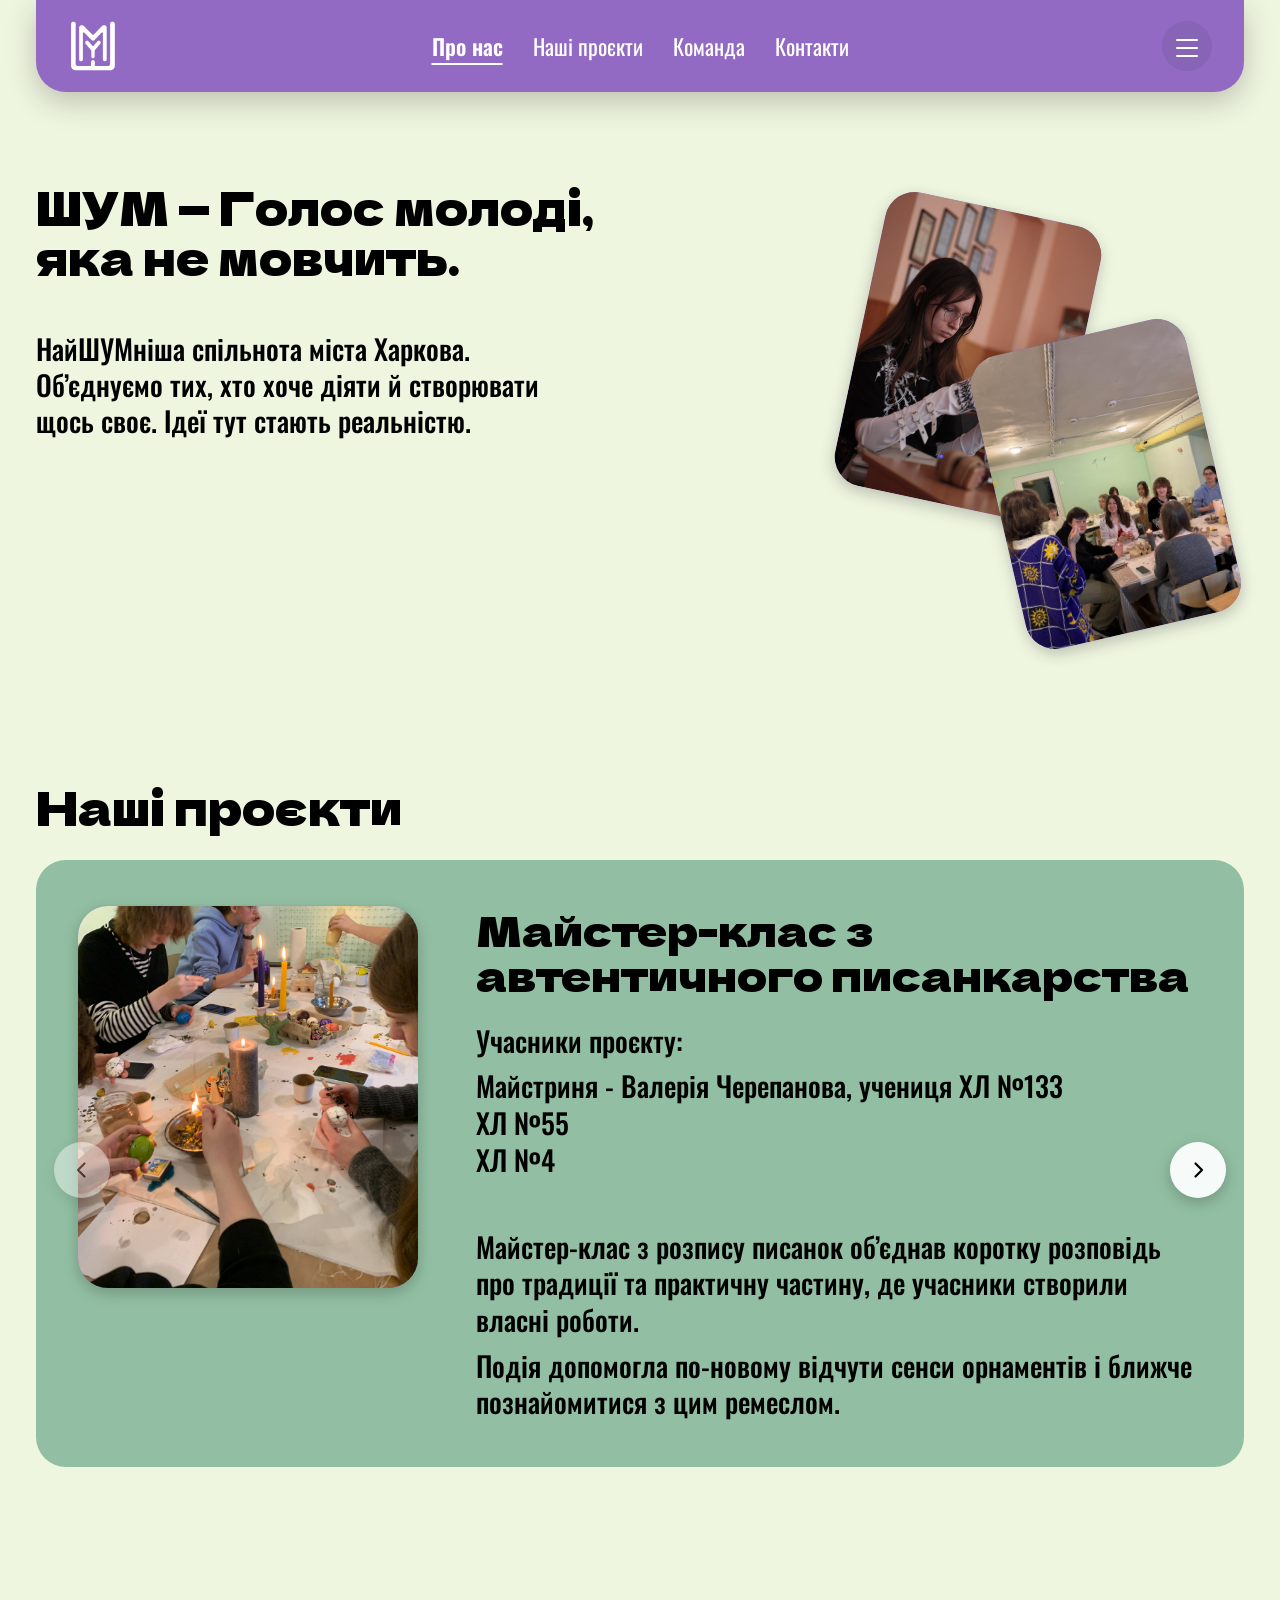
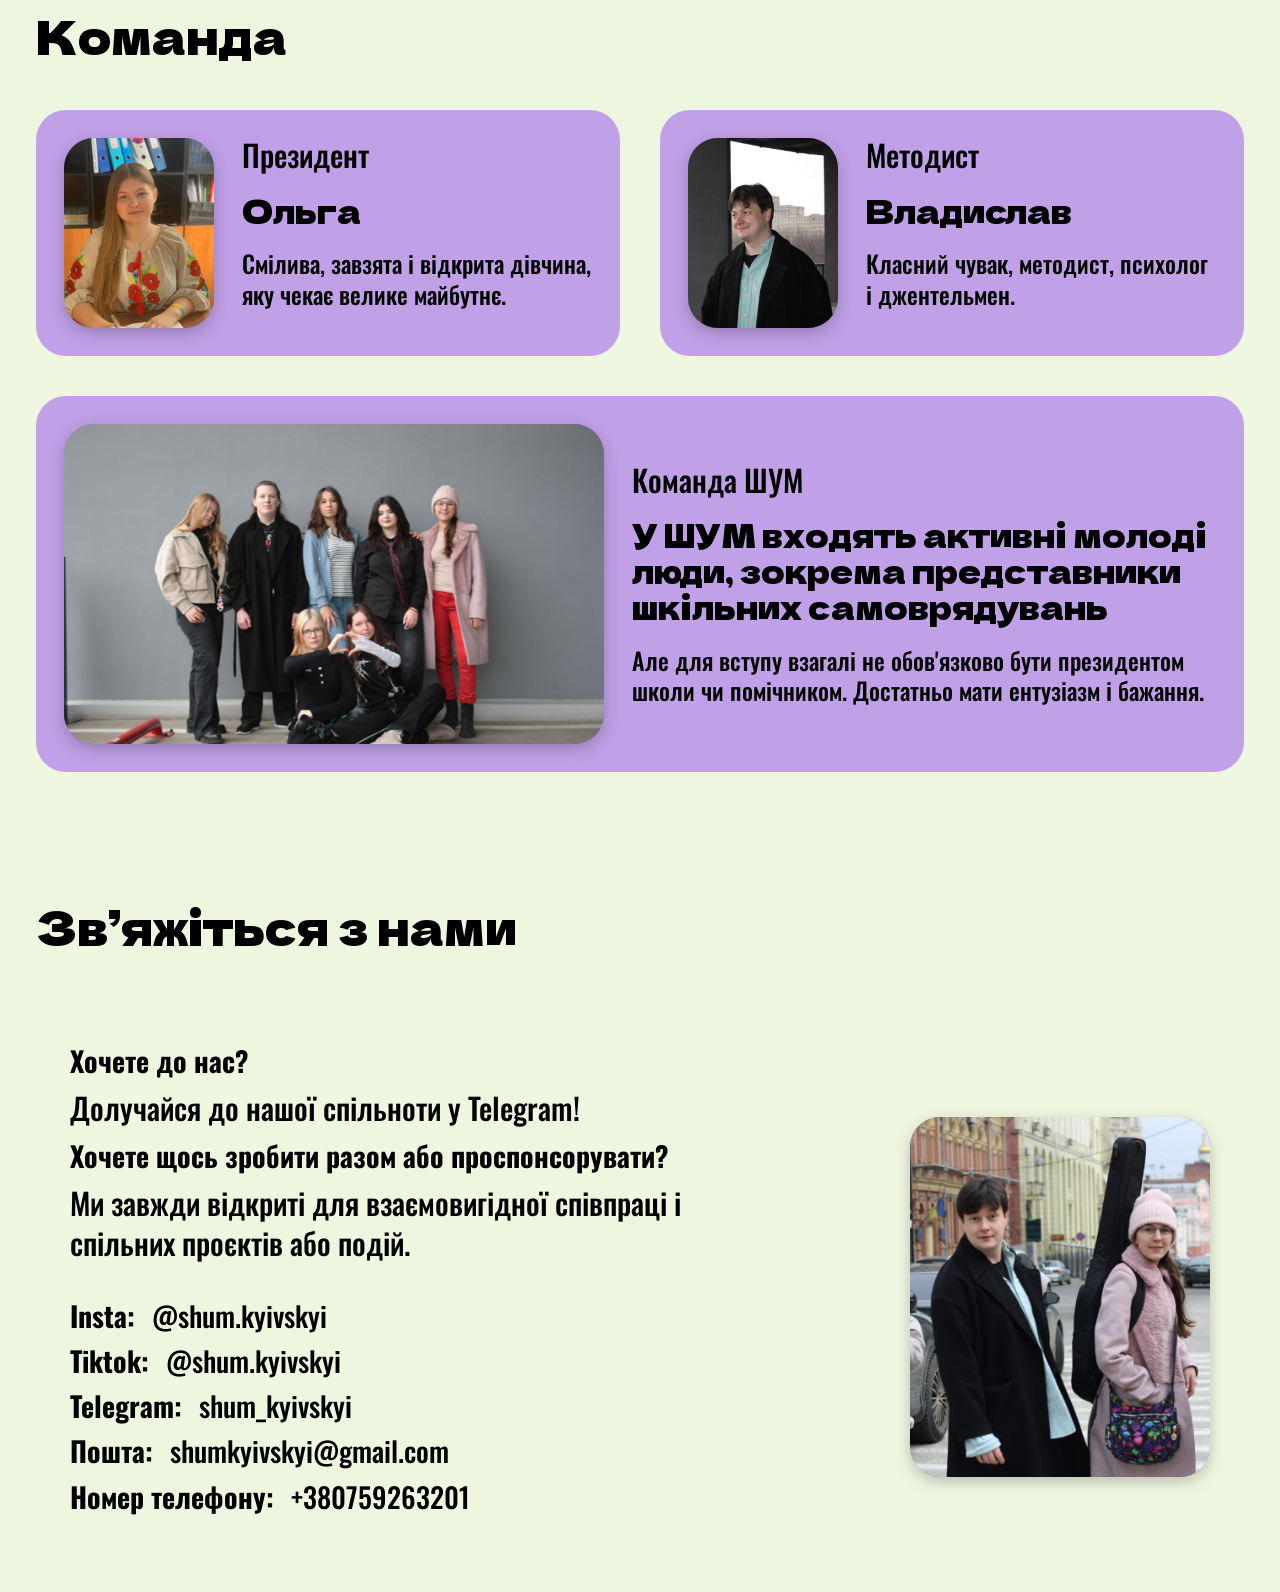
==== commit dc26603e: "Small data info fix" ====
--- a/index.html
+++ b/index.html
@@ -558,13 +558,11 @@
                   <span class="contact-label" data-i18n="contacts.phone"
                     >Номер телефону:</span
                   >
-                  <a class="contact-link" href="tel:+380665125273"
-                    >+380665125273</a
-                  >
-                </p>
-                <p class="contact-person" data-i18n="contacts.person">
-                  Москалець Владислав Павлович
-                </p>
+                  <a class="contact-link" href="tel:+380759263201"
+                    >+380759263201</a
+                  >
+                </p>
+                <p class="contact-person" data-i18n="contacts.person"></p>
               </div>
             </div>
 
